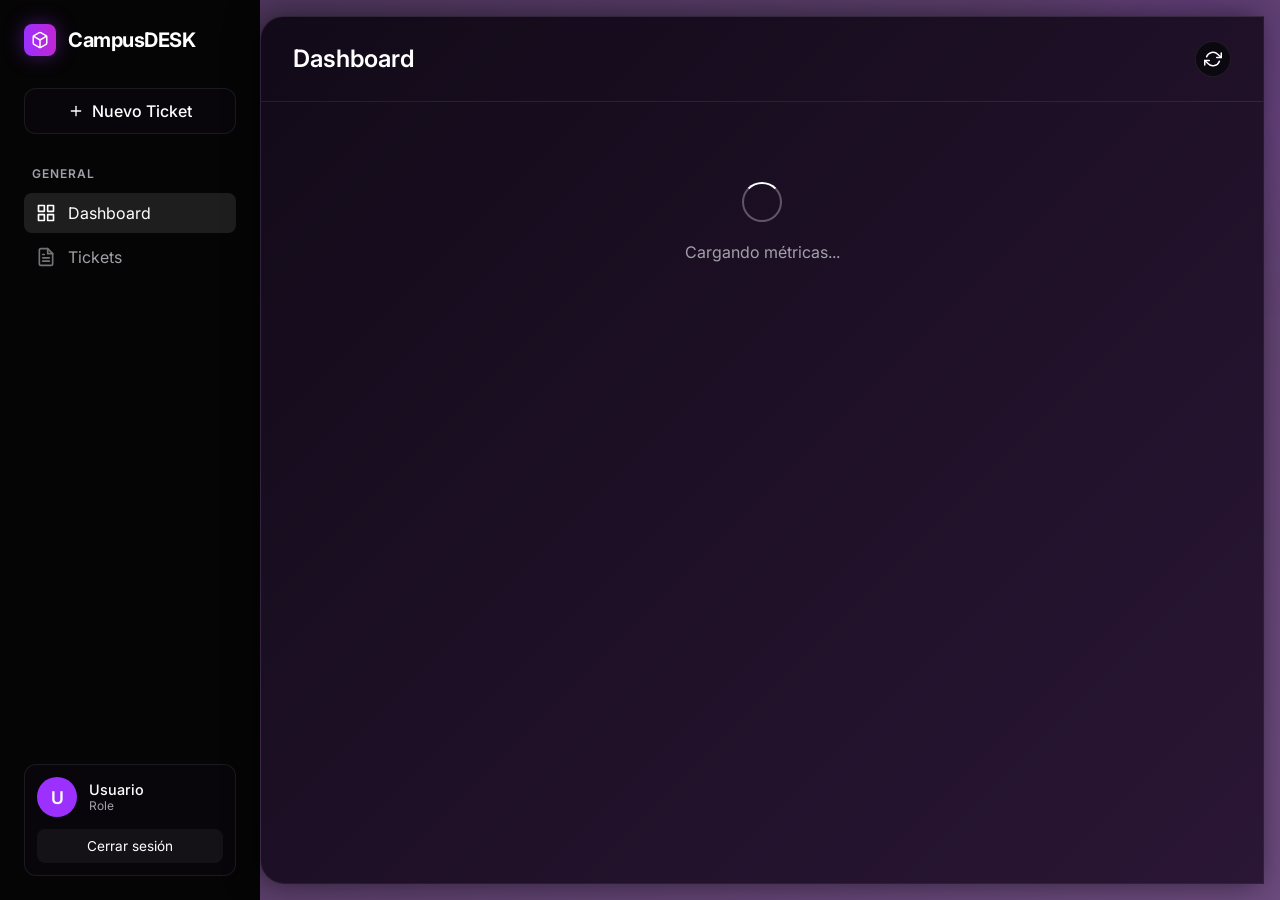
==== Fronted/admin.html @ 6bab31de "feat:fronted" ====
<!DOCTYPE html>
<html lang="es">
<head>
    <meta charset="UTF-8">
    <meta name="viewport" content="width=device-width, initial-scale=1.0">
    <title>CampusDESK - Administración</title>
    <link href="https://fonts.googleapis.com/css2?family=Inter:wght@400;500;600;700&display=swap" rel="stylesheet">
    <link rel="stylesheet" href="css/variables.css">
    <link rel="stylesheet" href="css/base.css">
    <link rel="stylesheet" href="css/components.css">
    <link rel="stylesheet" href="css/pages.css">
</head>
<body>
    <div class="purple-orb orb-1"></div>

    <div class="app-container">
        <!-- Sidebar -->
        <aside class="sidebar" id="sidebar">
            <div class="brand">
                <div class="brand-icon">
                    <svg width="18" height="18" viewBox="0 0 24 24" fill="none" stroke="white" stroke-width="2" stroke-linecap="round" stroke-linejoin="round">
                        <path d="M21 16V8a2 2 0 0 0-1-1.73l-7-4a2 2 0 0 0-2 0l-7 4A2 2 0 0 0 3 8v8a2 2 0 0 0 1 1.73l7 4a2 2 0 0 0 2 0l7-4A2 2 0 0 0 21 16z"></path>
                        <polyline points="3.27 6.96 12 12.01 20.73 6.96"></polyline>
                        <line x1="12" y1="22.08" x2="12" y2="12"></line>
                    </svg>
                </div>
                <div class="brand-text">CampusDESK</div>
            </div>

            <a href="tickets.html?action=new" class="btn-new-ticket">
                <svg width="16" height="16" viewBox="0 0 24 24" fill="none" stroke="currentColor" stroke-width="2" stroke-linecap="round" stroke-linejoin="round"><line x1="12" y1="5" x2="12" y2="19"></line><line x1="5" y1="12" x2="19" y2="12"></line></svg>
                Nuevo Ticket
            </a>

            <div class="nav-section">
                <div class="nav-label">General</div>
                <ul class="nav-menu">
                    <li>
                        <a href="dashboard.html" class="nav-item">
                            <svg viewBox="0 0 24 24" fill="none" stroke="currentColor" stroke-width="2" stroke-linecap="round" stroke-linejoin="round"><rect x="3" y="3" width="7" height="7"></rect><rect x="14" y="3" width="7" height="7"></rect><rect x="14" y="14" width="7" height="7"></rect><rect x="3" y="14" width="7" height="7"></rect></svg>
                            Dashboard
                        </a>
                    </li>
                    <li>
                        <a href="tickets.html" class="nav-item">
                            <svg viewBox="0 0 24 24" fill="none" stroke="currentColor" stroke-width="2" stroke-linecap="round" stroke-linejoin="round"><path d="M14 2H6a2 2 0 0 0-2 2v16a2 2 0 0 0 2 2h12a2 2 0 0 0 2-2V8z"></path><polyline points="14 2 14 8 20 8"></polyline><line x1="16" y1="13" x2="8" y2="13"></line><line x1="16" y1="17" x2="8" y2="17"></line><polyline points="10 9 9 9 8 9"></polyline></svg>
                            Tickets
                        </a>
                    </li>
                </ul>
            </div>

            <div class="nav-section">
                <div class="nav-label">Administración</div>
                <ul class="nav-menu">
                    <li>
                        <a href="admin.html" class="nav-item active">
                            <svg viewBox="0 0 24 24" fill="none" stroke="currentColor" stroke-width="2" stroke-linecap="round" stroke-linejoin="round"><path d="M17 21v-2a4 4 0 0 0-4-4H5a4 4 0 0 0-4 4v2"></path><circle cx="9" cy="7" r="4"></circle><path d="M23 21v-2a4 4 0 0 0-3-3.87"></path><path d="M16 3.13a4 4 0 0 1 0 7.75"></path></svg>
                            Gestión de Personal
                        </a>
                    </li>
                </ul>
            </div>

            <div class="user-card">
                <div class="user-info">
                    <div class="avatar" id="sidebar-user-avatar">U</div>
                    <div class="user-details">
                        <span class="user-name" id="sidebar-user-name">Usuario</span>
                        <span class="user-role" id="sidebar-user-role">Role</span>
                    </div>
                </div>
                <button class="btn-logout" id="btn-logout">Cerrar sesión</button>
            </div>
        </aside>

        <!-- Main Content -->
        <main class="main-content">
            <header class="top-header">
                <div class="header-title">
                    <h2>Directorio de Personal</h2>
                </div>
            </header>

            <div class="content-scroll">
                <div class="glass-card" style="padding: 0;">
                    <div class="tickets-table-container">
                        <table class="tickets-table">
                            <thead>
                                <tr>
                                    <th>ID</th>
                                    <th>Nombre Completo</th>
                                    <th>Correo Electrónico</th>
                                </tr>
                            </thead>
                            <tbody id="users-tbody">
                                <!-- JS injected -->
                            </tbody>
                        </table>
                    </div>
                    
                    <div id="loading-indicator" class="text-center" style="padding: 3rem;">
                        <span class="spinner" style="width: 30px; height: 30px;"></span>
                    </div>

                    <div id="empty-state" class="empty-state hidden">
                        <p class="text-muted">No se encontraron usuarios técnicos.</p>
                    </div>
                </div>
            </div>
        </main>
    </div>

    <script type="module">
        import { API } from './js/api.js';
        import { checkAdminAccess } from './js/auth.js';
        import { showToast, setupModal, escapeHTML } from './js/ui.js';

        // Protected route
        checkAdminAccess();
        setupModal();

        async function loadUsers() {
            const tbody = document.getElementById('users-tbody');
            const loading = document.getElementById('loading-indicator');
            const empty = document.getElementById('empty-state');

            try {
                // Fetching only technicians for now, as that's the only endpoint guaranteed to exist
                // If getAllUsers existed, we could list everyone.
                const techs = await API.getTechnicians();
                
                if (techs.length === 0) {
                    empty.classList.remove('hidden');
                } else {
                    techs.forEach(u => {
                        const tr = document.createElement('tr');
                        tr.innerHTML = `
                            <td style="font-weight: 500;">#${u.id}</td>
                            <td>${escapeHTML(u.firstName)} ${escapeHTML(u.lastName)} <span class="badge" style="background:rgba(139, 92, 246, 0.2); color:#a78bfa; margin-left:8px;">Técnico</span></td>
                            <td>${escapeHTML(u.email)}</td>
                        `;
                        tbody.appendChild(tr);
                    });
                }
            } catch (error) {
                showToast(error.message, 'error');
                empty.classList.remove('hidden');
                empty.innerHTML = `<p class="text-muted" style="color:#ef4444;">${error.message}</p>`;
            } finally {
                loading.classList.add('hidden');
            }
        }

        document.addEventListener('DOMContentLoaded', loadUsers);
    </script>
</body>
</html>
---- Fronted/css/variables.css ----
:root {
  /* Fondo general */
  --bg-page: #4a3358;
  --bg-page-gradient: linear-gradient(135deg, #4a3358 0%, #6b4a7d 100%);
  
  /* Layout */
  --bg-sidebar: #050505;
  --bg-main: linear-gradient(135deg, #120a18 0%, #2a1635 100%);
  --bg-card: rgba(10, 8, 14, 0.85);
  
  /* Acentos y brillos */
  --accent: #9b30ff;
  --accent-hover: #a855f7;
  --accent-gradient: linear-gradient(90deg, #9b30ff 0%, #c026d3 100%);
  --accent-glow: 0 0 20px rgba(155, 48, 255, 0.4);
  
  /* Textos */
  --text-primary: #ffffff;
  --text-secondary: #a1a1aa;
  
  /* Bordes */
  --border: rgba(255, 255, 255, 0.08);
  --border-focus: rgba(155, 48, 255, 0.5);
  
  /* Estados (Tickets) */
  --color-opened: #3b82f6;      /* Azul */
  --color-assigned: #8b5cf6;    /* Violeta */
  --color-in_process: #f59e0b;  /* Ambar */
  --color-resolved: #10b981;    /* Verde */
  --color-closed: #6b7280;      /* Gris */
  
  /* Prioridades */
  --color-low: #10b981;         /* Verde */
  --color-medium: #f59e0b;      /* Ambar */
  --color-high: #f97316;        /* Naranja */
  --color-critic: #ef4444;      /* Rojo */
  
  /* Tipografía */
  --font-family: 'Inter', system-ui, -apple-system, sans-serif;
  --radius-sm: 8px;
  --radius-md: 12px;
  --radius-lg: 24px;
}
---- Fronted/css/base.css ----
* {
  margin: 0;
  padding: 0;
  box-sizing: border-box;
}

body {
  font-family: var(--font-family);
  background: var(--bg-page-gradient);
  color: var(--text-primary);
  min-height: 100vh;
  display: flex;
  overflow-x: hidden;
}

/* Scrollbar styling */
::-webkit-scrollbar {
  width: 8px;
  height: 8px;
}
::-webkit-scrollbar-track {
  background: rgba(0, 0, 0, 0.2); 
}
::-webkit-scrollbar-thumb {
  background: rgba(255, 255, 255, 0.1); 
  border-radius: 4px;
}
::-webkit-scrollbar-thumb:hover {
  background: rgba(255, 255, 255, 0.2); 
}

a {
  color: var(--text-primary);
  text-decoration: none;
  transition: all 0.3s ease;
}

ul {
  list-style: none;
}

button {
  cursor: pointer;
  border: none;
  background: none;
  font-family: inherit;
  color: inherit;
}

input, textarea, select {
  font-family: inherit;
  color: inherit;
}

/* Layout App (Sidebar + Main) */
.app-container {
  display: flex;
  width: 100vw;
  height: 100vh;
  overflow: hidden;
}

/* Main Content Area */
.main-content {
  flex: 1;
  background: var(--bg-main);
  border-radius: var(--radius-lg) 0 0 var(--radius-lg);
  margin-top: 16px;
  margin-bottom: 16px;
  margin-right: 16px;
  border: 1px solid var(--border);
  box-shadow: -5px 0 30px rgba(0, 0, 0, 0.5);
  display: flex;
  flex-direction: column;
  overflow: hidden;
}

.content-scroll {
  flex: 1;
  overflow-y: auto;
  padding: 2rem;
}

/* Header */
.top-header {
  display: flex;
  justify-content: space-between;
  align-items: center;
  padding: 1.5rem 2rem;
  border-bottom: 1px solid var(--border);
}

.header-title h2 {
  font-size: 1.5rem;
  font-weight: 600;
}

.header-actions {
  display: flex;
  gap: 1rem;
}

/* Tipografía */
h1, h2, h3, h4 {
  font-weight: 600;
  line-height: 1.3;
}

.text-muted {
  color: var(--text-secondary);
}

/* Orbe decorativo */
.purple-orb {
  position: fixed;
  width: 400px;
  height: 400px;
  border-radius: 50%;
  background: radial-gradient(circle, rgba(155, 48, 255, 0.15) 0%, rgba(0,0,0,0) 70%);
  filter: blur(40px);
  z-index: -1;
  pointer-events: none;
}

.orb-1 { top: -100px; right: -100px; }
.orb-2 { bottom: -100px; left: -100px; }

/* Responsive */
@media (max-width: 768px) {
  .app-container {
    flex-direction: column;
  }
  .main-content {
    border-radius: var(--radius-lg) var(--radius-lg) 0 0;
    margin: 0;
    margin-top: 60px; /* Space for mobile header */
  }
}
---- Fronted/css/components.css ----
/* Sidebar */
.sidebar {
  width: 260px;
  background: var(--bg-sidebar);
  display: flex;
  flex-direction: column;
  padding: 1.5rem;
  transition: transform 0.3s ease;
}

.brand {
  display: flex;
  align-items: center;
  gap: 12px;
  margin-bottom: 2rem;
}

.brand-icon {
  width: 32px;
  height: 32px;
  background: var(--accent-gradient);
  border-radius: 8px;
  display: flex;
  align-items: center;
  justify-content: center;
  box-shadow: var(--accent-glow);
}

.brand-text {
  font-size: 1.25rem;
  font-weight: 700;
  letter-spacing: -0.5px;
}

.btn-new-ticket {
  display: flex;
  align-items: center;
  justify-content: center;
  gap: 8px;
  width: 100%;
  padding: 12px;
  background: var(--bg-card);
  border: 1px solid var(--border);
  border-radius: var(--radius-md);
  color: var(--text-primary);
  font-weight: 500;
  transition: all 0.2s;
  margin-bottom: 2rem;
}

.btn-new-ticket:hover {
  border-color: rgba(255, 255, 255, 0.2);
  background: rgba(255, 255, 255, 0.05);
}

.nav-section {
  margin-bottom: 2rem;
}

.nav-label {
  font-size: 0.75rem;
  text-transform: uppercase;
  color: var(--text-secondary);
  font-weight: 600;
  letter-spacing: 1px;
  margin-bottom: 0.75rem;
  padding-left: 0.5rem;
}

.nav-menu {
  display: flex;
  flex-direction: column;
  gap: 4px;
}

.nav-item {
  display: flex;
  align-items: center;
  gap: 12px;
  padding: 10px 12px;
  border-radius: var(--radius-sm);
  color: var(--text-secondary);
  transition: all 0.2s;
}

.nav-item:hover {
  background: rgba(255, 255, 255, 0.05);
  color: var(--text-primary);
}

.nav-item.active {
  background: rgba(255, 255, 255, 0.1);
  color: var(--text-primary);
}

.nav-item svg {
  width: 20px;
  height: 20px;
  opacity: 0.7;
}

.nav-item.active svg {
  opacity: 1;
}

/* User Card */
.user-card {
  margin-top: auto;
  background: var(--bg-card);
  border: 1px solid var(--border);
  border-radius: var(--radius-md);
  padding: 12px;
  display: flex;
  flex-direction: column;
  gap: 12px;
}

.user-info {
  display: flex;
  align-items: center;
  gap: 12px;
}

.avatar {
  width: 40px;
  height: 40px;
  border-radius: 50%;
  background: var(--accent);
  display: flex;
  align-items: center;
  justify-content: center;
  font-weight: 600;
  font-size: 1.1rem;
}

.user-details {
  display: flex;
  flex-direction: column;
  overflow: hidden;
}

.user-name {
  font-weight: 500;
  font-size: 0.9rem;
  white-space: nowrap;
  overflow: hidden;
  text-overflow: ellipsis;
}

.user-role {
  font-size: 0.75rem;
  color: var(--text-secondary);
}

.btn-logout {
  width: 100%;
  padding: 8px;
  background: rgba(255, 255, 255, 0.05);
  border: 1px solid transparent;
  border-radius: var(--radius-sm);
  font-size: 0.85rem;
  transition: all 0.2s;
}

.btn-logout:hover {
  background: rgba(239, 68, 68, 0.1);
  color: #ef4444;
  border-color: rgba(239, 68, 68, 0.2);
}

/* Buttons */
.btn {
  display: inline-flex;
  align-items: center;
  justify-content: center;
  gap: 8px;
  padding: 10px 20px;
  border-radius: 20px;
  font-size: 0.9rem;
  font-weight: 500;
  transition: all 0.2s;
}

.btn:disabled {
  opacity: 0.6;
  cursor: not-allowed;
}

.btn-primary {
  background: var(--accent-gradient);
  color: white;
  box-shadow: var(--accent-glow);
}

.btn-primary:hover:not(:disabled) {
  opacity: 0.9;
  transform: translateY(-1px);
}

.btn-secondary {
  background: var(--bg-card);
  border: 1px solid var(--border);
}

.btn-secondary:hover:not(:disabled) {
  background: rgba(255, 255, 255, 0.1);
}

/* Cards */
.glass-card {
  background: var(--bg-card);
  border: 1px solid var(--border);
  border-radius: var(--radius-md);
  padding: 1.5rem;
  backdrop-filter: blur(10px);
}

/* Forms */
.form-group {
  margin-bottom: 1.25rem;
}

.form-label {
  display: block;
  font-size: 0.85rem;
  color: var(--text-secondary);
  margin-bottom: 0.5rem;
}

.form-control {
  width: 100%;
  padding: 12px 16px;
  background: rgba(0, 0, 0, 0.3);
  border: 1px solid var(--border);
  border-radius: var(--radius-sm);
  color: var(--text-primary);
  font-size: 0.95rem;
  transition: all 0.2s;
}

.form-control:focus {
  outline: none;
  border-color: var(--border-focus);
  box-shadow: 0 0 0 2px rgba(155, 48, 255, 0.2);
  background: rgba(0, 0, 0, 0.5);
}

.form-control::placeholder {
  color: rgba(255, 255, 255, 0.3);
}

/* Modal */
.modal-overlay {
  position: fixed;
  top: 0;
  left: 0;
  right: 0;
  bottom: 0;
  background: rgba(0, 0, 0, 0.7);
  backdrop-filter: blur(5px);
  display: flex;
  align-items: center;
  justify-content: center;
  z-index: 1000;
  opacity: 0;
  pointer-events: none;
  transition: opacity 0.3s ease;
}

.modal-overlay.active {
  opacity: 1;
  pointer-events: auto;
}

.modal {
  background: #1a1025;
  border: 1px solid var(--border);
  border-radius: var(--radius-md);
  width: 90%;
  max-width: 500px;
  transform: translateY(20px);
  transition: transform 0.3s ease;
  box-shadow: 0 25px 50px -12px rgba(0, 0, 0, 0.5);
}

.modal-overlay.active .modal {
  transform: translateY(0);
}

.modal-header {
  padding: 1.25rem 1.5rem;
  border-bottom: 1px solid var(--border);
  display: flex;
  justify-content: space-between;
  align-items: center;
}

.modal-title {
  font-size: 1.1rem;
  font-weight: 600;
}

.btn-close {
  opacity: 0.5;
  transition: opacity 0.2s;
}

.btn-close:hover {
  opacity: 1;
}

.modal-body {
  padding: 1.5rem;
}

.modal-footer {
  padding: 1.25rem 1.5rem;
  border-top: 1px solid var(--border);
  display: flex;
  justify-content: flex-end;
  gap: 1rem;
}

/* Toast */
.toast-container {
  position: fixed;
  bottom: 2rem;
  right: 2rem;
  z-index: 9999;
  display: flex;
  flex-direction: column;
  gap: 10px;
}

.toast {
  padding: 12px 20px;
  border-radius: var(--radius-sm);
  background: var(--bg-card);
  border: 1px solid var(--border);
  color: white;
  display: flex;
  align-items: center;
  gap: 12px;
  box-shadow: 0 10px 15px -3px rgba(0, 0, 0, 0.3);
  transform: translateX(120%);
  transition: transform 0.3s cubic-bezier(0.175, 0.885, 0.32, 1.275);
}

.toast.show {
  transform: translateX(0);
}

.toast.success { border-left: 4px solid var(--color-resolved); }
.toast.error { border-left: 4px solid var(--color-critic); }
.toast.info { border-left: 4px solid var(--color-opened); }

/* Badges */
.badge {
  padding: 4px 10px;
  border-radius: 12px;
  font-size: 0.75rem;
  font-weight: 600;
  display: inline-flex;
  align-items: center;
  letter-spacing: 0.5px;
}

.badge-state-OPENED { background: rgba(59, 130, 246, 0.15); color: #60a5fa; border: 1px solid rgba(59, 130, 246, 0.3); }
.badge-state-ASSIGNED { background: rgba(139, 92, 246, 0.15); color: #a78bfa; border: 1px solid rgba(139, 92, 246, 0.3); }
.badge-state-IN_PROCESS { background: rgba(245, 158, 11, 0.15); color: #fbbf24; border: 1px solid rgba(245, 158, 11, 0.3); }
.badge-state-RESOLVED { background: rgba(16, 185, 129, 0.15); color: #34d399; border: 1px solid rgba(16, 185, 129, 0.3); }
.badge-state-CLOSED { background: rgba(107, 114, 128, 0.15); color: #9ca3af; border: 1px solid rgba(107, 114, 128, 0.3); }

.badge-priority-LOW { background: rgba(16, 185, 129, 0.1); color: #34d399; }
.badge-priority-MEDIUM { background: rgba(245, 158, 11, 0.1); color: #fbbf24; }
.badge-priority-HIGH { background: rgba(249, 115, 22, 0.1); color: #fb923c; }
.badge-priority-CRITIC { background: rgba(239, 68, 68, 0.1); color: #f87171; }

/* Spinner */
.spinner {
  width: 20px;
  height: 20px;
  border: 2px solid rgba(255, 255, 255, 0.3);
  border-radius: 50%;
  border-top-color: white;
  animation: spin 0.8s linear infinite;
  display: inline-block;
}

@keyframes spin {
  to { transform: rotate(360deg); }
}

/* Utilities */
.hidden { display: none !important; }
.text-center { text-align: center; }
.mt-1 { margin-top: 0.5rem; }
.mt-2 { margin-top: 1rem; }
.mt-3 { margin-top: 1.5rem; }
.mt-4 { margin-top: 2rem; }
.mb-1 { margin-bottom: 0.5rem; }
.mb-2 { margin-bottom: 1rem; }
.mb-3 { margin-bottom: 1.5rem; }
.mb-4 { margin-bottom: 2rem; }
---- Fronted/css/pages.css ----
/* Pages specific styles */

/* Login / Register Page */
.auth-page {
  display: flex;
  align-items: center;
  justify-content: center;
  min-height: 100vh;
  width: 100vw;
}

.auth-container {
  width: 100%;
  max-width: 420px;
  padding: 2rem;
  z-index: 10;
}

.auth-header {
  text-align: center;
  margin-bottom: 2rem;
}

.auth-header h1 {
  font-size: 2rem;
  margin-bottom: 0.5rem;
}

.auth-tabs {
  display: flex;
  margin-bottom: 2rem;
  background: rgba(0, 0, 0, 0.2);
  border-radius: var(--radius-sm);
  padding: 4px;
}

.auth-tab {
  flex: 1;
  padding: 10px;
  text-align: center;
  border-radius: var(--radius-sm);
  color: var(--text-secondary);
  font-weight: 500;
  transition: all 0.3s;
}

.auth-tab.active {
  background: var(--bg-card);
  color: var(--text-primary);
  box-shadow: 0 4px 6px -1px rgba(0, 0, 0, 0.1);
}

.form-error {
  color: #ef4444;
  font-size: 0.8rem;
  margin-top: 4px;
  display: block;
  min-height: 16px;
}

/* Dashboard */
.stats-grid {
  display: grid;
  grid-template-columns: repeat(auto-fit, minmax(200px, 1fr));
  gap: 1.5rem;
  margin-bottom: 2rem;
}

.stat-card {
  display: flex;
  align-items: center;
  gap: 1rem;
}

.stat-icon {
  width: 48px;
  height: 48px;
  border-radius: 12px;
  display: flex;
  align-items: center;
  justify-content: center;
  background: rgba(255, 255, 255, 0.05);
}

.stat-icon.total { color: #9b30ff; background: rgba(155, 48, 255, 0.1); }
.stat-icon.opened { color: #3b82f6; background: rgba(59, 130, 246, 0.1); }
.stat-icon.in-process { color: #f59e0b; background: rgba(245, 158, 11, 0.1); }
.stat-icon.resolved { color: #10b981; background: rgba(16, 185, 129, 0.1); }

.stat-info h3 {
  font-size: 2rem;
  font-weight: 700;
  margin-bottom: 4px;
}

.stat-info p {
  font-size: 0.85rem;
  color: var(--text-secondary);
}

.chart-container {
  height: 300px;
  width: 100%;
  display: flex;
  align-items: flex-end;
  justify-content: center;
  gap: 2rem;
  padding: 2rem 0;
}

.bar-wrap {
  display: flex;
  flex-direction: column;
  align-items: center;
  gap: 8px;
  height: 100%;
  justify-content: flex-end;
}

.bar {
  width: 40px;
  border-radius: 6px 6px 0 0;
  transition: height 1s ease;
  min-height: 5px;
}

.bar-label {
  font-size: 0.75rem;
  color: var(--text-secondary);
}

/* Tickets List */
.filters-bar {
  display: flex;
  gap: 1rem;
  margin-bottom: 1.5rem;
  background: var(--bg-card);
  padding: 1rem;
  border-radius: var(--radius-md);
  border: 1px solid var(--border);
}

.tickets-table-container {
  overflow-x: auto;
}

.tickets-table {
  width: 100%;
  border-collapse: collapse;
}

.tickets-table th {
  text-align: left;
  padding: 1rem;
  color: var(--text-secondary);
  font-size: 0.85rem;
  font-weight: 500;
  border-bottom: 1px solid var(--border);
}

.tickets-table td {
  padding: 1rem;
  border-bottom: 1px solid rgba(255, 255, 255, 0.03);
  vertical-align: middle;
}

.tickets-table tr {
  transition: background 0.2s;
  cursor: pointer;
}

.tickets-table tr:hover {
  background: rgba(255, 255, 255, 0.03);
}

.empty-state {
  text-align: center;
  padding: 4rem 2rem;
}

.empty-state svg {
  width: 64px;
  height: 64px;
  color: var(--text-secondary);
  margin-bottom: 1rem;
  opacity: 0.5;
}

/* Ticket Detail */
.ticket-header {
  margin-bottom: 2rem;
}

.ticket-meta {
  display: flex;
  gap: 1rem;
  margin-top: 1rem;
}

.detail-grid {
  display: grid;
  grid-template-columns: 2fr 1fr;
  gap: 2rem;
}

.info-group {
  margin-bottom: 1.5rem;
}

.info-label {
  font-size: 0.8rem;
  color: var(--text-secondary);
  margin-bottom: 4px;
}

.info-value {
  font-weight: 500;
}

/* Stepper */
.stepper {
  display: flex;
  justify-content: space-between;
  margin: 2rem 0;
  position: relative;
}

.stepper::before {
  content: '';
  position: absolute;
  top: 15px;
  left: 30px;
  right: 30px;
  height: 2px;
  background: var(--border);
  z-index: 1;
}

.step {
  position: relative;
  z-index: 2;
  display: flex;
  flex-direction: column;
  align-items: center;
  gap: 8px;
  width: 80px;
}

.step-marker {
  width: 32px;
  height: 32px;
  border-radius: 50%;
  background: var(--bg-card);
  border: 2px solid var(--border);
  display: flex;
  align-items: center;
  justify-content: center;
  font-size: 0.8rem;
  color: var(--text-secondary);
  transition: all 0.3s;
}

.step.completed .step-marker {
  background: var(--accent);
  border-color: var(--accent);
  color: white;
}

.step.active .step-marker {
  border-color: var(--accent);
  color: var(--accent);
  box-shadow: 0 0 10px rgba(155, 48, 255, 0.3);
}

.step-label {
  font-size: 0.7rem;
  text-align: center;
  color: var(--text-secondary);
}

.step.active .step-label {
  color: var(--text-primary);
  font-weight: 600;
}

/* Comments */
.comments-section {
  margin-top: 2rem;
  border-top: 1px solid var(--border);
  padding-top: 2rem;
}

.comment-list {
  display: flex;
  flex-direction: column;
  gap: 1.5rem;
  margin-bottom: 1.5rem;
}

.comment {
  display: flex;
  gap: 1rem;
}

.comment-avatar {
  width: 36px;
  height: 36px;
  border-radius: 50%;
  background: rgba(255, 255, 255, 0.1);
  display: flex;
  align-items: center;
  justify-content: center;
  font-size: 0.9rem;
  flex-shrink: 0;
}

.comment-content {
  background: rgba(0, 0, 0, 0.2);
  padding: 1rem;
  border-radius: 0 12px 12px 12px;
  border: 1px solid var(--border);
  flex: 1;
}

.comment-header {
  display: flex;
  justify-content: space-between;
  margin-bottom: 0.5rem;
  font-size: 0.85rem;
}

.comment-author {
  font-weight: 600;
}

.comment-date {
  color: var(--text-secondary);
}

.comment-text {
  font-size: 0.95rem;
  line-height: 1.5;
  white-space: pre-wrap;
}

.comment-form-container {
  display: flex;
  flex-direction: column;
  gap: 1rem;
  align-items: flex-end;
}

/* History Timeline */
.timeline {
  display: flex;
  flex-direction: column;
  gap: 1rem;
  padding-left: 1rem;
  border-left: 2px solid rgba(255, 255, 255, 0.1);
}

.timeline-item {
  position: relative;
  padding-left: 1.5rem;
}

.timeline-item::before {
  content: '';
  position: absolute;
  left: -1.5rem;
  top: 5px;
  width: 10px;
  height: 10px;
  border-radius: 50%;
  background: var(--accent);
  transform: translateX(-50%);
  box-shadow: 0 0 8px var(--accent);
}

.timeline-content {
  font-size: 0.85rem;
}

.timeline-date {
  color: var(--text-secondary);
  font-size: 0.75rem;
  margin-bottom: 4px;
}

/* Acciones Footer en Detalle */
.actions-footer {
  display: flex;
  gap: 1rem;
  padding-top: 1.5rem;
  border-top: 1px solid var(--border);
  margin-top: 2rem;
}

@media (max-width: 768px) {
  .detail-grid {
    grid-template-columns: 1fr;
  }
}
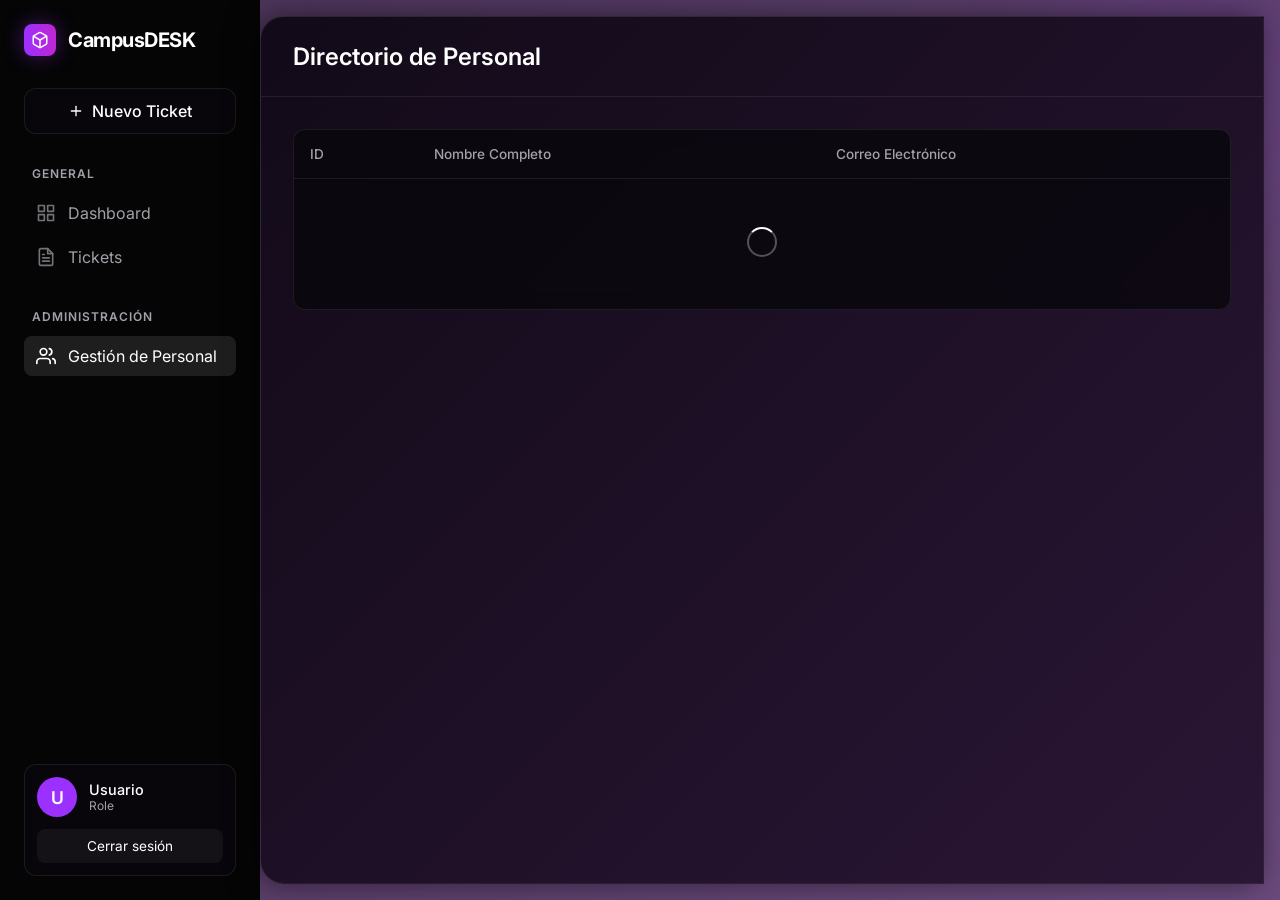
==== commit 735d9265: "feat and fix: modularizate html and js into 2 diferent files and fix mistakes into java" ====
--- a/Fronted/admin.html
+++ b/Fronted/admin.html
@@ -111,48 +111,6 @@
         </main>
     </div>
 
-    <script type="module">
-        import { API } from './js/api.js';
-        import { checkAdminAccess } from './js/auth.js';
-        import { showToast, setupModal, escapeHTML } from './js/ui.js';
-
-        // Protected route
-        checkAdminAccess();
-        setupModal();
-
-        async function loadUsers() {
-            const tbody = document.getElementById('users-tbody');
-            const loading = document.getElementById('loading-indicator');
-            const empty = document.getElementById('empty-state');
-
-            try {
-                // Fetching only technicians for now, as that's the only endpoint guaranteed to exist
-                // If getAllUsers existed, we could list everyone.
-                const techs = await API.getTechnicians();
-                
-                if (techs.length === 0) {
-                    empty.classList.remove('hidden');
-                } else {
-                    techs.forEach(u => {
-                        const tr = document.createElement('tr');
-                        tr.innerHTML = `
-                            <td style="font-weight: 500;">#${u.id}</td>
-                            <td>${escapeHTML(u.firstName)} ${escapeHTML(u.lastName)} <span class="badge" style="background:rgba(139, 92, 246, 0.2); color:#a78bfa; margin-left:8px;">Técnico</span></td>
-                            <td>${escapeHTML(u.email)}</td>
-                        `;
-                        tbody.appendChild(tr);
-                    });
-                }
-            } catch (error) {
-                showToast(error.message, 'error');
-                empty.classList.remove('hidden');
-                empty.innerHTML = `<p class="text-muted" style="color:#ef4444;">${error.message}</p>`;
-            } finally {
-                loading.classList.add('hidden');
-            }
-        }
-
-        document.addEventListener('DOMContentLoaded', loadUsers);
-    </script>
+    <script type="module" src="js/admin.js"></script>
 </body>
 </html>
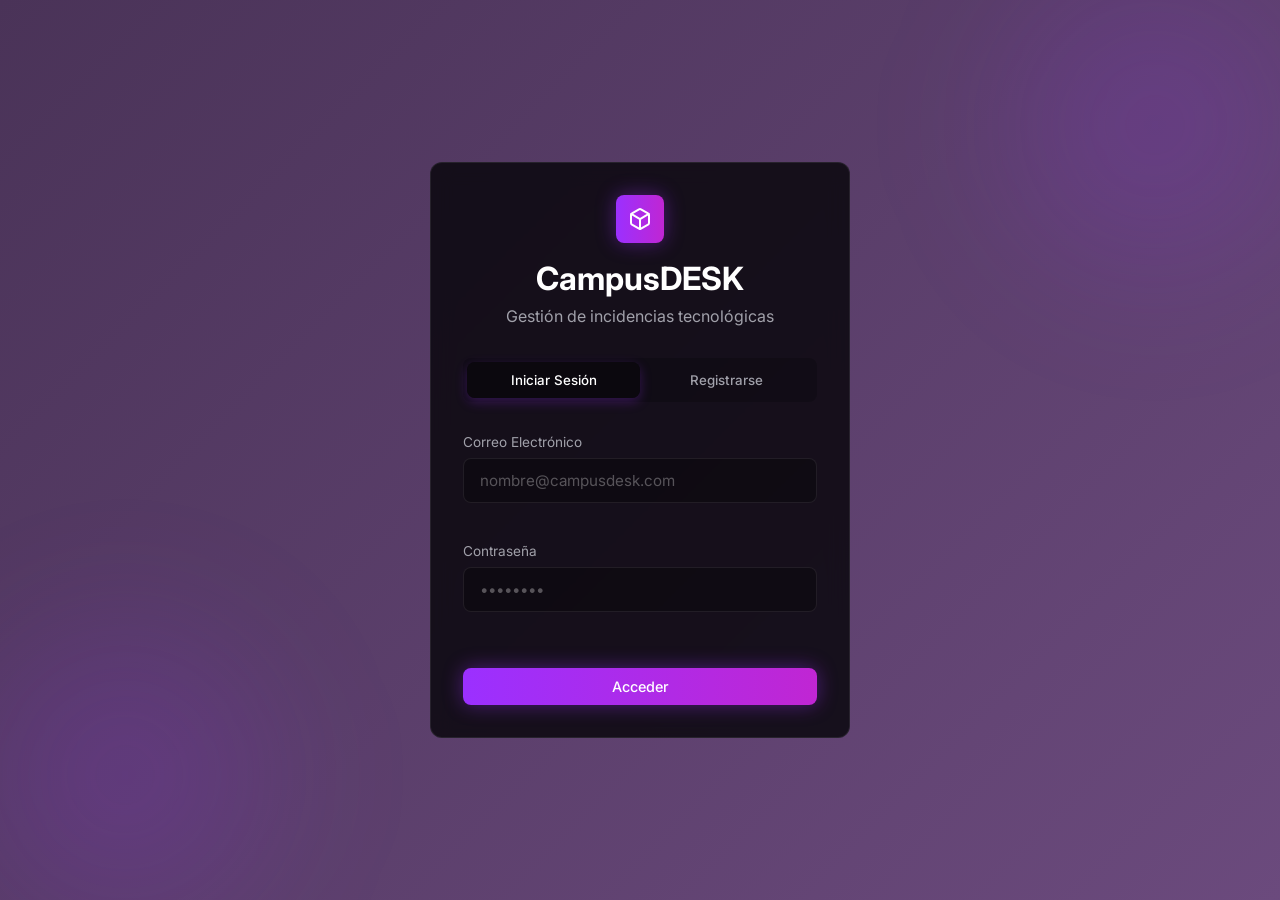
==== commit 1baf2888: "fix: fix mistakes on backend and frontend" ====
--- a/Fronted/admin.html
+++ b/Fronted/admin.html
@@ -43,7 +43,7 @@
                     </li>
                     <li>
                         <a href="tickets.html" class="nav-item">
-                            <svg viewBox="0 0 24 24" fill="none" stroke="currentColor" stroke-width="2" stroke-linecap="round" stroke-linejoin="round"><path d="M14 2H6a2 2 0 0 0-2 2v16a2 2 0 0 0 2 2h12a2 2 0 0 0 2-2V8z"></path><polyline points="14 2 14 8 20 8"></polyline><line x1="16" y1="13" x2="8" y2="13"></line><line x1="16" y1="17" x2="8" y2="17"></line><polyline points="10 9 9 9 8 9"></polyline></svg>
+                            <svg viewBox="0 0 24 24" fill="none" stroke="currentColor" stroke-width="2" stroke-linecap="round" stroke-linejoin="round"><path d="M14 2H6a2 2 0 0 0-2 2v16a2 2 0 0 0 2 2h12a2 2 0 0 0 2-2V8z"></path><polyline points="14 2 14 8 20 8\"></polyline><line x1="16" y1="13" x2="8" y2="13"></line><line x1="16" y1="17" x2="8" y2="17"></line><polyline points="10 9 9 9 8 9"></polyline></svg>
                             Tickets
                         </a>
                     </li>
@@ -91,6 +91,7 @@
                                     <th>ID</th>
                                     <th>Nombre Completo</th>
                                     <th>Correo Electrónico</th>
+                                    <th style="text-align: right; padding-right: 1.5rem;">Acciones</th>
                                 </tr>
                             </thead>
                             <tbody id="users-tbody">
@@ -104,13 +105,61 @@
                     </div>
 
                     <div id="empty-state" class="empty-state hidden">
-                        <p class="text-muted">No se encontraron usuarios técnicos.</p>
+                        <p class="text-muted">No se encontraron usuarios registrados.</p>
                     </div>
                 </div>
             </div>
         </main>
     </div>
 
+    <!-- Modal Gestión de Roles -->
+    <div class="modal-overlay" id="modal-roles">
+        <div class="modal" style="max-width: 480px;">
+            <div class="modal-header">
+                <h3 class="modal-title">Gestionar Roles de Usuario</h3>
+                <button class="btn-close" id="btn-close-roles">&times;</button>
+            </div>
+            <div class="modal-body">
+                <div style="margin-bottom: 1.25rem;">
+                    <p style="font-weight: 600; font-size: 1.05rem;" id="modal-user-name">-</p>
+                    <p class="text-muted" style="font-size: 0.85rem;" id="modal-user-email">-</p>
+                </div>
+                
+                <label class="form-label mb-2">Roles Asignados en PostgreSQL:</label>
+                <div class="roles-checklist" style="display: flex; flex-direction: column; gap: 10px; margin-bottom: 1.25rem;">
+                    <label class="role-option-card">
+                        <input type="checkbox" id="role-chk-user" value="USER">
+                        <div class="role-option-info">
+                            <div class="role-title">USER <span class="badge" style="background: rgba(59, 130, 246, 0.15); color: #60a5fa; margin-left: 6px;">Solicitante</span></div>
+                            <small class="text-muted">Crear y dar seguimiento a sus solicitudes de soporte</small>
+                        </div>
+                    </label>
+                    
+                    <label class="role-option-card">
+                        <input type="checkbox" id="role-chk-tech" value="TECHNICIAN">
+                        <div class="role-option-info">
+                            <div class="role-title" style="color: #a78bfa;">TECHNICIAN <span class="badge" style="background: rgba(139, 92, 246, 0.15); color: #a78bfa; margin-left: 6px;">Técnico</span></div>
+                            <small class="text-muted">Atender tickets asignados, avanzar estados y comentar</small>
+                        </div>
+                    </label>
+                    
+                    <label class="role-option-card">
+                        <input type="checkbox" id="role-chk-admin" value="ADMIN">
+                        <div class="role-option-info">
+                            <div class="role-title" style="color: #f43f5e;">ADMIN <span class="badge" style="background: rgba(244, 63, 94, 0.15); color: #f43f5e; margin-left: 6px;">Administrador</span></div>
+                            <small class="text-muted">Control total: asignar técnicos, gestionar personal y métricas</small>
+                        </div>
+                    </label>
+                </div>
+                <div id="roles-error-msg" class="text-danger hidden" style="font-size: 0.85rem; color: #f87171; margin-bottom: 0.5rem;"></div>
+            </div>
+            <div class="modal-footer">
+                <button type="button" class="btn btn-secondary" id="btn-cancel-roles">Cancelar</button>
+                <button type="button" class="btn btn-primary" id="btn-save-roles">Guardar Cambios</button>
+            </div>
+        </div>
+    </div>
+
     <script type="module" src="js/admin.js"></script>
 </body>
 </html>
--- a/Fronted/css/base.css
+++ b/Fronted/css/base.css
@@ -93,16 +93,6 @@
 .header-title h2 {
   font-size: 1.5rem;
   font-weight: 600;
-}
-
-.header-actions {
-  display: flex;
-  gap: 1rem;
-}
-
-/* Tipografía */
-h1, h2, h3, h4 {
-  font-weight: 600;
   line-height: 1.3;
 }
 
@@ -110,20 +100,33 @@
   color: var(--text-secondary);
 }
 
-/* Orbe decorativo */
+/* Orbe decorativo con animación flotante */
+@keyframes orbFloat {
+  0%, 100% { transform: translate(0, 0) scale(1); }
+  50% { transform: translate(-25px, 25px) scale(1.1); }
+}
+
 .purple-orb {
   position: fixed;
-  width: 400px;
-  height: 400px;
+  width: 450px;
+  height: 450px;
   border-radius: 50%;
-  background: radial-gradient(circle, rgba(155, 48, 255, 0.15) 0%, rgba(0,0,0,0) 70%);
-  filter: blur(40px);
+  background: radial-gradient(circle, rgba(155, 48, 255, 0.18) 0%, rgba(0,0,0,0) 70%);
+  filter: blur(50px);
   z-index: -1;
   pointer-events: none;
 }
 
-.orb-1 { top: -100px; right: -100px; }
-.orb-2 { bottom: -100px; left: -100px; }
+.orb-1 { 
+  top: -100px; 
+  right: -100px;
+  animation: orbFloat 14s ease-in-out infinite alternate;
+}
+.orb-2 { 
+  bottom: -100px; 
+  left: -100px;
+  animation: orbFloat 18s ease-in-out infinite alternate-reverse;
+}
 
 /* Responsive */
 @media (max-width: 768px) {
--- a/Fronted/css/components.css
+++ b/Fronted/css/components.css
@@ -24,6 +24,11 @@
   align-items: center;
   justify-content: center;
   box-shadow: var(--accent-glow);
+  transition: transform 0.3s ease;
+}
+
+.brand-icon:hover {
+  transform: rotate(10deg) scale(1.05);
 }
 
 .brand-text {
@@ -44,13 +49,15 @@
   border-radius: var(--radius-md);
   color: var(--text-primary);
   font-weight: 500;
-  transition: all 0.2s;
+  transition: all 0.25s cubic-bezier(0.4, 0, 0.2, 1);
   margin-bottom: 2rem;
 }
 
 .btn-new-ticket:hover {
-  border-color: rgba(255, 255, 255, 0.2);
-  background: rgba(255, 255, 255, 0.05);
+  border-color: rgba(168, 85, 247, 0.5);
+  background: rgba(155, 48, 255, 0.1);
+  transform: translateY(-2px);
+  box-shadow: 0 4px 15px rgba(155, 48, 255, 0.2);
 }
 
 .nav-section {
@@ -62,9 +69,9 @@
   text-transform: uppercase;
   color: var(--text-secondary);
   font-weight: 600;
-  letter-spacing: 1px;
+  letter-spacing: 0.5px;
   margin-bottom: 0.75rem;
-  padding-left: 0.5rem;
+  padding-left: 12px;
 }
 
 .nav-menu {
@@ -80,36 +87,31 @@
   padding: 10px 12px;
   border-radius: var(--radius-sm);
   color: var(--text-secondary);
-  transition: all 0.2s;
+  font-weight: 500;
+  transition: all 0.2s cubic-bezier(0.4, 0, 0.2, 1);
+}
+
+.nav-item svg {
+  width: 18px;
+  height: 18px;
 }
 
 .nav-item:hover {
+  color: var(--text-primary);
   background: rgba(255, 255, 255, 0.05);
+  transform: translateX(4px);
+}
+
+.nav-item.active {
   color: var(--text-primary);
-}
-
-.nav-item.active {
   background: rgba(255, 255, 255, 0.1);
-  color: var(--text-primary);
-}
-
-.nav-item svg {
-  width: 20px;
-  height: 20px;
-  opacity: 0.7;
-}
-
-.nav-item.active svg {
-  opacity: 1;
-}
-
-/* User Card */
+  box-shadow: inset 3px 0 0 var(--accent-primary);
+}
+
 .user-card {
   margin-top: auto;
-  background: var(--bg-card);
-  border: 1px solid var(--border);
-  border-radius: var(--radius-md);
-  padding: 12px;
+  padding-top: 1.5rem;
+  border-top: 1px solid var(--border);
   display: flex;
   flex-direction: column;
   gap: 12px;
@@ -122,29 +124,25 @@
 }
 
 .avatar {
-  width: 40px;
-  height: 40px;
+  width: 36px;
+  height: 36px;
   border-radius: 50%;
-  background: var(--accent);
+  background: var(--accent-primary);
   display: flex;
   align-items: center;
   justify-content: center;
   font-weight: 600;
-  font-size: 1.1rem;
+  box-shadow: 0 2px 8px rgba(155, 48, 255, 0.4);
 }
 
 .user-details {
   display: flex;
   flex-direction: column;
-  overflow: hidden;
 }
 
 .user-name {
-  font-weight: 500;
   font-size: 0.9rem;
-  white-space: nowrap;
-  overflow: hidden;
-  text-overflow: ellipsis;
+  font-weight: 600;
 }
 
 .user-role {
@@ -155,9 +153,9 @@
 .btn-logout {
   width: 100%;
   padding: 8px;
-  background: rgba(255, 255, 255, 0.05);
-  border: 1px solid transparent;
+  border: 1px solid var(--border);
   border-radius: var(--radius-sm);
+  color: var(--text-secondary);
   font-size: 0.85rem;
   transition: all 0.2s;
 }
@@ -168,21 +166,58 @@
   border-color: rgba(239, 68, 68, 0.2);
 }
 
+/* Table */
+.tickets-table-container {
+  width: 100%;
+  overflow-x: auto;
+}
+
+.tickets-table {
+  width: 100%;
+  border-collapse: collapse;
+  text-align: left;
+}
+
+.tickets-table th {
+  padding: 16px 20px;
+  color: var(--text-secondary);
+  font-weight: 600;
+  font-size: 0.85rem;
+  border-bottom: 1px solid var(--border);
+}
+
+.tickets-table td {
+  padding: 16px 20px;
+  border-bottom: 1px solid var(--border);
+  font-size: 0.9rem;
+}
+
+.tickets-table tbody tr {
+  cursor: pointer;
+  transition: all 0.2s cubic-bezier(0.4, 0, 0.2, 1);
+}
+
+.tickets-table tbody tr:hover {
+  background: rgba(255, 255, 255, 0.04);
+  transform: translateX(4px);
+  box-shadow: inset 3px 0 0 var(--accent-primary);
+}
+
 /* Buttons */
 .btn {
   display: inline-flex;
   align-items: center;
   justify-content: center;
-  gap: 8px;
-  padding: 10px 20px;
-  border-radius: 20px;
+  padding: 10px 18px;
+  border-radius: var(--radius-sm);
   font-size: 0.9rem;
   font-weight: 500;
-  transition: all 0.2s;
+  transition: all 0.2s cubic-bezier(0.4, 0, 0.2, 1);
+  gap: 8px;
 }
 
 .btn:disabled {
-  opacity: 0.6;
+  opacity: 0.5;
   cursor: not-allowed;
 }
 
@@ -193,8 +228,13 @@
 }
 
 .btn-primary:hover:not(:disabled) {
-  opacity: 0.9;
-  transform: translateY(-1px);
+  opacity: 1;
+  transform: translateY(-2px);
+  box-shadow: 0 8px 25px rgba(155, 48, 255, 0.45);
+}
+
+.btn-primary:active:not(:disabled) {
+  transform: translateY(0);
 }
 
 .btn-secondary {
@@ -203,7 +243,9 @@
 }
 
 .btn-secondary:hover:not(:disabled) {
-  background: rgba(255, 255, 255, 0.1);
+  background: rgba(255, 255, 255, 0.12);
+  border-color: rgba(255, 255, 255, 0.3);
+  transform: translateY(-1px);
 }
 
 /* Cards */
@@ -213,6 +255,12 @@
   border-radius: var(--radius-md);
   padding: 1.5rem;
   backdrop-filter: blur(10px);
+  transition: transform 0.25s ease, box-shadow 0.25s ease, border-color 0.25s ease;
+  animation: fadeIn 0.4s ease-out;
+}
+
+.glass-card:hover {
+  border-color: rgba(168, 85, 247, 0.3);
 }
 
 /* Forms */
@@ -235,13 +283,13 @@
   border-radius: var(--radius-sm);
   color: var(--text-primary);
   font-size: 0.95rem;
-  transition: all 0.2s;
+  transition: all 0.2s cubic-bezier(0.4, 0, 0.2, 1);
 }
 
 .form-control:focus {
   outline: none;
   border-color: var(--border-focus);
-  box-shadow: 0 0 0 2px rgba(155, 48, 255, 0.2);
+  box-shadow: 0 0 0 3px rgba(155, 48, 255, 0.25);
   background: rgba(0, 0, 0, 0.5);
 }
 
@@ -249,7 +297,7 @@
   color: rgba(255, 255, 255, 0.3);
 }
 
-/* Modal */
+/* Modal con apertura elástica */
 .modal-overlay {
   position: fixed;
   top: 0;
@@ -257,14 +305,14 @@
   right: 0;
   bottom: 0;
   background: rgba(0, 0, 0, 0.7);
-  backdrop-filter: blur(5px);
+  backdrop-filter: blur(6px);
   display: flex;
   align-items: center;
   justify-content: center;
   z-index: 1000;
   opacity: 0;
   pointer-events: none;
-  transition: opacity 0.3s ease;
+  transition: opacity 0.3s cubic-bezier(0.4, 0, 0.2, 1);
 }
 
 .modal-overlay.active {
@@ -278,13 +326,15 @@
   border-radius: var(--radius-md);
   width: 90%;
   max-width: 500px;
-  transform: translateY(20px);
-  transition: transform 0.3s ease;
-  box-shadow: 0 25px 50px -12px rgba(0, 0, 0, 0.5);
+  transform: scale(0.92) translateY(20px);
+  opacity: 0;
+  transition: all 0.3s cubic-bezier(0.34, 1.56, 0.64, 1);
+  box-shadow: 0 25px 50px -12px rgba(0, 0, 0, 0.6);
 }
 
 .modal-overlay.active .modal {
-  transform: translateY(0);
+  transform: scale(1) translateY(0);
+  opacity: 1;
 }
 
 .modal-header {
@@ -302,11 +352,13 @@
 
 .btn-close {
   opacity: 0.5;
-  transition: opacity 0.2s;
+  transition: all 0.2s;
+  font-size: 1.25rem;
 }
 
 .btn-close:hover {
   opacity: 1;
+  transform: scale(1.1);
 }
 
 .modal-body {
@@ -341,9 +393,9 @@
   display: flex;
   align-items: center;
   gap: 12px;
-  box-shadow: 0 10px 15px -3px rgba(0, 0, 0, 0.3);
+  box-shadow: 0 10px 25px -3px rgba(0, 0, 0, 0.4);
   transform: translateX(120%);
-  transition: transform 0.3s cubic-bezier(0.175, 0.885, 0.32, 1.275);
+  transition: transform 0.35s cubic-bezier(0.175, 0.885, 0.32, 1.275);
 }
 
 .toast.show {
@@ -363,6 +415,11 @@
   display: inline-flex;
   align-items: center;
   letter-spacing: 0.5px;
+  transition: all 0.2s cubic-bezier(0.4, 0, 0.2, 1);
+}
+
+.badge:hover {
+  transform: scale(1.06);
 }
 
 .badge-state-OPENED { background: rgba(59, 130, 246, 0.15); color: #60a5fa; border: 1px solid rgba(59, 130, 246, 0.3); }
@@ -375,6 +432,44 @@
 .badge-priority-MEDIUM { background: rgba(245, 158, 11, 0.1); color: #fbbf24; }
 .badge-priority-HIGH { background: rgba(249, 115, 22, 0.1); color: #fb923c; }
 .badge-priority-CRITIC { background: rgba(239, 68, 68, 0.1); color: #f87171; }
+
+/* Interactive Role Option Cards */
+.role-option-card {
+  display: flex;
+  align-items: center;
+  gap: 12px;
+  padding: 12px 16px;
+  background: rgba(255, 255, 255, 0.03);
+  border: 1px solid var(--border);
+  border-radius: var(--radius-sm);
+  cursor: pointer;
+  transition: all 0.25s cubic-bezier(0.4, 0, 0.2, 1);
+}
+
+.role-option-card:hover {
+  background: rgba(255, 255, 255, 0.08);
+  border-color: rgba(168, 85, 247, 0.45);
+  transform: translateX(4px);
+  box-shadow: 0 4px 15px rgba(155, 48, 255, 0.15);
+}
+
+.role-option-card input[type="checkbox"] {
+  accent-color: var(--accent-primary);
+  width: 18px;
+  height: 18px;
+  cursor: pointer;
+}
+
+.role-option-info {
+  flex: 1;
+}
+
+.role-title {
+  font-weight: 600;
+  font-size: 0.95rem;
+  display: flex;
+  align-items: center;
+}
 
 /* Spinner */
 .spinner {
@@ -389,6 +484,11 @@
 
 @keyframes spin {
   to { transform: rotate(360deg); }
+}
+
+@keyframes fadeIn {
+  from { opacity: 0; transform: translateY(8px); }
+  to { opacity: 1; transform: translateY(0); }
 }
 
 /* Utilities */
--- a/Fronted/css/pages.css
+++ b/Fronted/css/pages.css
@@ -14,6 +14,12 @@
   max-width: 420px;
   padding: 2rem;
   z-index: 10;
+  animation: authEntrance 0.5s cubic-bezier(0.34, 1.56, 0.64, 1);
+}
+
+@keyframes authEntrance {
+  from { opacity: 0; transform: scale(0.94) translateY(24px); }
+  to { opacity: 1; transform: scale(1) translateY(0); }
 }
 
 .auth-header {
@@ -41,13 +47,13 @@
   border-radius: var(--radius-sm);
   color: var(--text-secondary);
   font-weight: 500;
-  transition: all 0.3s;
+  transition: all 0.3s cubic-bezier(0.4, 0, 0.2, 1);
 }
 
 .auth-tab.active {
   background: var(--bg-card);
   color: var(--text-primary);
-  box-shadow: 0 4px 6px -1px rgba(0, 0, 0, 0.1);
+  box-shadow: 0 4px 12px rgba(155, 48, 255, 0.25);
 }
 
 .form-error {
@@ -70,6 +76,13 @@
   display: flex;
   align-items: center;
   gap: 1rem;
+  transition: all 0.25s cubic-bezier(0.4, 0, 0.2, 1);
+}
+
+.stat-card:hover {
+  transform: translateY(-4px);
+  border-color: rgba(168, 85, 247, 0.45);
+  box-shadow: 0 10px 25px rgba(0, 0, 0, 0.35);
 }
 
 .stat-icon {
@@ -80,6 +93,11 @@
   align-items: center;
   justify-content: center;
   background: rgba(255, 255, 255, 0.05);
+  transition: transform 0.3s ease;
+}
+
+.stat-card:hover .stat-icon {
+  transform: scale(1.1) rotate(5deg);
 }
 
 .stat-icon.total { color: #9b30ff; background: rgba(155, 48, 255, 0.1); }
@@ -120,8 +138,14 @@
 .bar {
   width: 40px;
   border-radius: 6px 6px 0 0;
-  transition: height 1s ease;
+  transition: height 0.6s cubic-bezier(0.34, 1.56, 0.64, 1), transform 0.2s ease, filter 0.2s ease;
   min-height: 5px;
+}
+
+.bar:hover {
+  filter: brightness(1.25);
+  transform: scaleX(1.1);
+  box-shadow: 0 0 15px rgba(155, 48, 255, 0.4);
 }
 
 .bar-label {
@@ -138,117 +162,175 @@
   padding: 1rem;
   border-radius: var(--radius-md);
   border: 1px solid var(--border);
-}
-
-.tickets-table-container {
-  overflow-x: auto;
-}
-
-.tickets-table {
-  width: 100%;
-  border-collapse: collapse;
-}
-
-.tickets-table th {
-  text-align: left;
-  padding: 1rem;
-  color: var(--text-secondary);
-  font-size: 0.85rem;
-  font-weight: 500;
-  border-bottom: 1px solid var(--border);
-}
-
-.tickets-table td {
-  padding: 1rem;
-  border-bottom: 1px solid rgba(255, 255, 255, 0.03);
-  vertical-align: middle;
-}
-
-.tickets-table tr {
-  transition: background 0.2s;
-  cursor: pointer;
-}
-
-.tickets-table tr:hover {
-  background: rgba(255, 255, 255, 0.03);
-}
-
-.empty-state {
-  text-align: center;
-  padding: 4rem 2rem;
-}
-
-.empty-state svg {
-  width: 64px;
-  height: 64px;
-  color: var(--text-secondary);
-  margin-bottom: 1rem;
-  opacity: 0.5;
+  flex-wrap: wrap;
+}
+
+.filter-select {
+  padding: 8px 12px;
+  background: rgba(0, 0, 0, 0.3);
+  border: 1px solid var(--border);
+  border-radius: var(--radius-sm);
+  color: var(--text-primary);
+  font-size: 0.9rem;
+  outline: none;
+  transition: all 0.2s ease;
+}
+
+.filter-select:focus {
+  border-color: var(--border-focus);
+  box-shadow: 0 0 0 2px rgba(155, 48, 255, 0.2);
 }
 
 /* Ticket Detail */
-.ticket-header {
-  margin-bottom: 2rem;
-}
-
-.ticket-meta {
-  display: flex;
-  gap: 1rem;
-  margin-top: 1rem;
-}
-
-.detail-grid {
+.ticket-detail-grid {
   display: grid;
   grid-template-columns: 2fr 1fr;
   gap: 2rem;
 }
 
-.info-group {
+@media (max-width: 900px) {
+  .ticket-detail-grid {
+    grid-template-columns: 1fr;
+  }
+}
+
+.timeline {
+  display: flex;
+  flex-direction: column;
+  gap: 1.5rem;
+  position: relative;
+  padding-left: 20px;
+}
+
+.timeline::before {
+  content: '';
+  position: absolute;
+  left: 4px;
+  top: 5px;
+  bottom: 5px;
+  width: 2px;
+  background: var(--border);
+}
+
+.timeline-item {
+  position: relative;
+}
+
+.timeline-item::before {
+  content: '';
+  position: absolute;
+  left: -20px;
+  top: 4px;
+  width: 10px;
+  height: 10px;
+  border-radius: 50%;
+  background: var(--accent-primary);
+  border: 2px solid var(--bg-main);
+  box-shadow: 0 0 8px rgba(155, 48, 255, 0.6);
+}
+
+.timeline-date {
+  font-size: 0.75rem;
+  color: var(--text-secondary);
+  margin-bottom: 4px;
+}
+
+.timeline-content {
+  font-size: 0.9rem;
+}
+
+/* Comments */
+.comments-list {
+  display: flex;
+  flex-direction: column;
+  gap: 1rem;
   margin-bottom: 1.5rem;
 }
 
-.info-label {
+.comment {
+  display: flex;
+  gap: 12px;
+  padding: 1rem;
+  background: rgba(0, 0, 0, 0.2);
+  border-radius: var(--radius-sm);
+  border: 1px solid var(--border);
+  transition: all 0.2s ease;
+}
+
+.comment:hover {
+  border-color: rgba(168, 85, 247, 0.3);
+  background: rgba(0, 0, 0, 0.28);
+}
+
+.comment-avatar {
+  width: 32px;
+  height: 32px;
+  border-radius: 50%;
+  background: rgba(255, 255, 255, 0.1);
+  display: flex;
+  align-items: center;
+  justify-content: center;
   font-size: 0.8rem;
-  color: var(--text-secondary);
+  font-weight: 600;
+  flex-shrink: 0;
+}
+
+.comment-content {
+  flex: 1;
+}
+
+.comment-header {
+  display: flex;
+  justify-content: space-between;
   margin-bottom: 4px;
 }
 
-.info-value {
-  font-weight: 500;
+.comment-author {
+  font-size: 0.85rem;
+  font-weight: 600;
+}
+
+.comment-date {
+  font-size: 0.75rem;
+  color: var(--text-secondary);
+}
+
+.comment-text {
+  font-size: 0.9rem;
+  color: rgba(255, 255, 255, 0.9);
+  line-height: 1.4;
 }
 
 /* Stepper */
 .stepper {
   display: flex;
   justify-content: space-between;
-  margin: 2rem 0;
+  margin-bottom: 2rem;
   position: relative;
 }
 
 .stepper::before {
   content: '';
   position: absolute;
-  top: 15px;
-  left: 30px;
-  right: 30px;
+  top: 14px;
+  left: 20px;
+  right: 20px;
   height: 2px;
   background: var(--border);
   z-index: 1;
 }
 
 .step {
-  position: relative;
+  display: flex;
+  flex-direction: column;
+  align-items: center;
+  gap: 8px;
   z-index: 2;
-  display: flex;
-  flex-direction: column;
-  align-items: center;
-  gap: 8px;
-  width: 80px;
-}
-
-.step-marker {
-  width: 32px;
-  height: 32px;
+}
+
+.step-circle {
+  width: 30px;
+  height: 30px;
   border-radius: 50%;
   background: var(--bg-card);
   border: 2px solid var(--border);
@@ -256,148 +338,32 @@
   align-items: center;
   justify-content: center;
   font-size: 0.8rem;
-  color: var(--text-secondary);
-  transition: all 0.3s;
-}
-
-.step.completed .step-marker {
-  background: var(--accent);
-  border-color: var(--accent);
+  font-weight: 600;
+  color: var(--text-secondary);
+  transition: all 0.3s cubic-bezier(0.4, 0, 0.2, 1);
+}
+
+.step.active .step-circle {
+  border-color: var(--accent-primary);
+  background: var(--accent-primary);
   color: white;
-}
-
-.step.active .step-marker {
-  border-color: var(--accent);
-  color: var(--accent);
-  box-shadow: 0 0 10px rgba(155, 48, 255, 0.3);
+  box-shadow: var(--accent-glow);
+  transform: scale(1.15);
+}
+
+.step.completed .step-circle {
+  border-color: var(--color-resolved);
+  background: var(--color-resolved);
+  color: white;
 }
 
 .step-label {
-  font-size: 0.7rem;
-  text-align: center;
-  color: var(--text-secondary);
+  font-size: 0.75rem;
+  color: var(--text-secondary);
+  font-weight: 500;
 }
 
 .step.active .step-label {
   color: var(--text-primary);
   font-weight: 600;
 }
-
-/* Comments */
-.comments-section {
-  margin-top: 2rem;
-  border-top: 1px solid var(--border);
-  padding-top: 2rem;
-}
-
-.comment-list {
-  display: flex;
-  flex-direction: column;
-  gap: 1.5rem;
-  margin-bottom: 1.5rem;
-}
-
-.comment {
-  display: flex;
-  gap: 1rem;
-}
-
-.comment-avatar {
-  width: 36px;
-  height: 36px;
-  border-radius: 50%;
-  background: rgba(255, 255, 255, 0.1);
-  display: flex;
-  align-items: center;
-  justify-content: center;
-  font-size: 0.9rem;
-  flex-shrink: 0;
-}
-
-.comment-content {
-  background: rgba(0, 0, 0, 0.2);
-  padding: 1rem;
-  border-radius: 0 12px 12px 12px;
-  border: 1px solid var(--border);
-  flex: 1;
-}
-
-.comment-header {
-  display: flex;
-  justify-content: space-between;
-  margin-bottom: 0.5rem;
-  font-size: 0.85rem;
-}
-
-.comment-author {
-  font-weight: 600;
-}
-
-.comment-date {
-  color: var(--text-secondary);
-}
-
-.comment-text {
-  font-size: 0.95rem;
-  line-height: 1.5;
-  white-space: pre-wrap;
-}
-
-.comment-form-container {
-  display: flex;
-  flex-direction: column;
-  gap: 1rem;
-  align-items: flex-end;
-}
-
-/* History Timeline */
-.timeline {
-  display: flex;
-  flex-direction: column;
-  gap: 1rem;
-  padding-left: 1rem;
-  border-left: 2px solid rgba(255, 255, 255, 0.1);
-}
-
-.timeline-item {
-  position: relative;
-  padding-left: 1.5rem;
-}
-
-.timeline-item::before {
-  content: '';
-  position: absolute;
-  left: -1.5rem;
-  top: 5px;
-  width: 10px;
-  height: 10px;
-  border-radius: 50%;
-  background: var(--accent);
-  transform: translateX(-50%);
-  box-shadow: 0 0 8px var(--accent);
-}
-
-.timeline-content {
-  font-size: 0.85rem;
-}
-
-.timeline-date {
-  color: var(--text-secondary);
-  font-size: 0.75rem;
-  margin-bottom: 4px;
-}
-
-/* Acciones Footer en Detalle */
-.actions-footer {
-  display: flex;
-  gap: 1rem;
-  padding-top: 1.5rem;
-  border-top: 1px solid var(--border);
-  margin-top: 2rem;
-}
-
-@media (max-width: 768px) {
-  .detail-grid {
-    grid-template-columns: 1fr;
-  }
-}
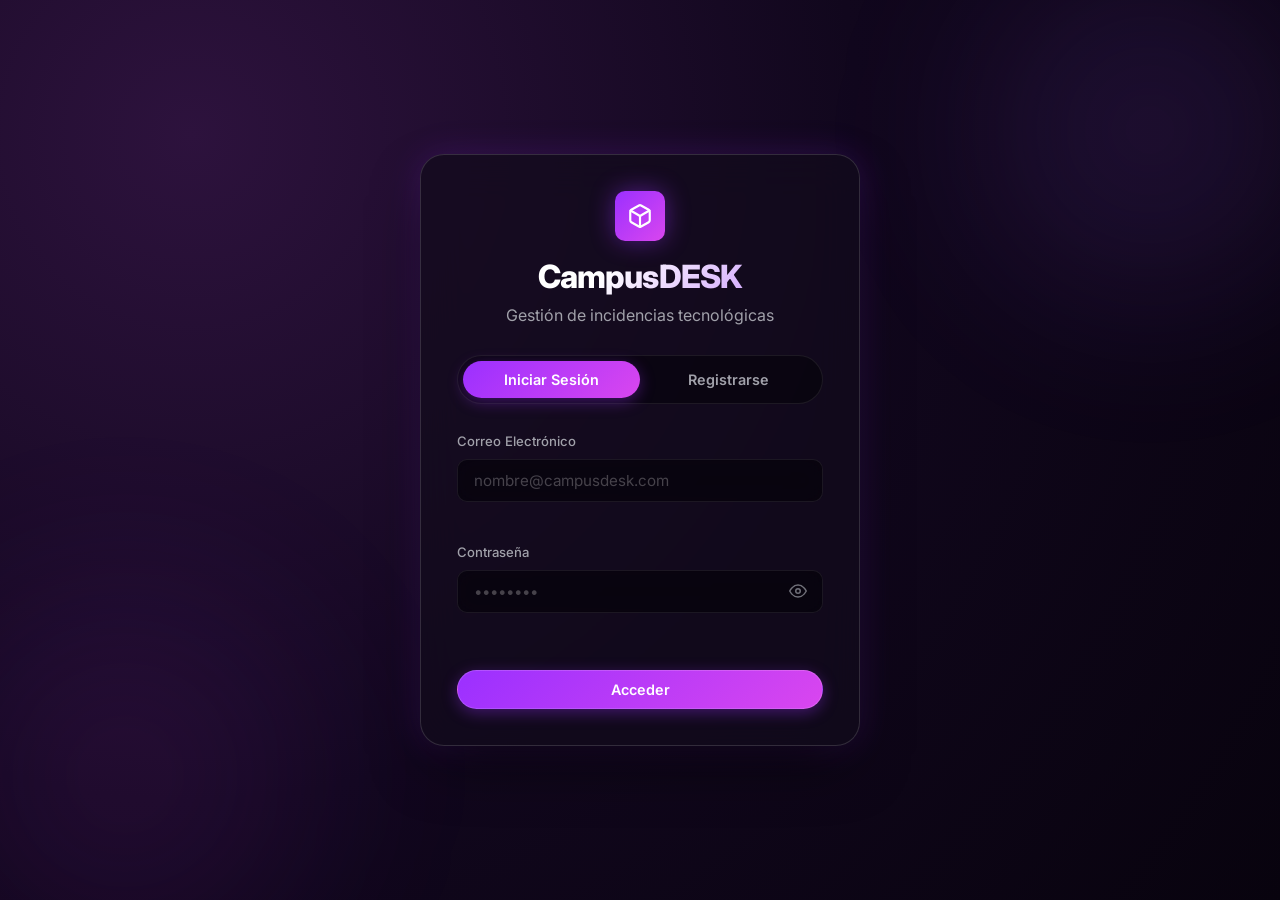
==== commit b7506bab: "feat:Fixing mistakes" ====
--- a/Fronted/admin.html
+++ b/Fronted/admin.html
@@ -4,7 +4,7 @@
     <meta charset="UTF-8">
     <meta name="viewport" content="width=device-width, initial-scale=1.0">
     <title>CampusDESK - Administración</title>
-    <link href="https://fonts.googleapis.com/css2?family=Inter:wght@400;500;600;700&display=swap" rel="stylesheet">
+    <link href="https://fonts.googleapis.com/css2?family=Inter:wght@400;500;600;700;800&display=swap" rel="stylesheet">
     <link rel="stylesheet" href="css/variables.css">
     <link rel="stylesheet" href="css/base.css">
     <link rel="stylesheet" href="css/components.css">
@@ -12,6 +12,28 @@
 </head>
 <body>
     <div class="purple-orb orb-1"></div>
+    <div class="purple-orb orb-2"></div>
+
+    <!-- Mobile Topbar -->
+    <div class="mobile-topbar">
+        <div class="mobile-brand">
+            <div class="brand-icon" style="width: 30px; height: 30px;">
+                <svg width="16" height="16" viewBox="0 0 24 24" fill="none" stroke="white" stroke-width="2" stroke-linecap="round" stroke-linejoin="round">
+                    <path d="M21 16V8a2 2 0 0 0-1-1.73l-7-4a2 2 0 0 0-2 0l-7 4A2 2 0 0 0 3 8v8a2 2 0 0 0 1 1.73l7 4a2 2 0 0 0 2 0l7-4A2 2 0 0 0 21 16z"></path>
+                    <polyline points="3.27 6.96 12 12.01 20.73 6.96"></polyline>
+                    <line x1="12" y1="22.08" x2="12" y2="12"></line>
+                </svg>
+            </div>
+            <span style="font-weight: 700; font-size: 1.15rem;">CampusDESK</span>
+        </div>
+        <button class="btn-mobile-toggle" id="btn-mobile-menu" aria-label="Abrir menú de navegación" aria-expanded="false">
+            <svg width="22" height="22" viewBox="0 0 24 24" fill="none" stroke="currentColor" stroke-width="2" stroke-linecap="round" stroke-linejoin="round">
+                <line x1="3" y1="12" x2="21" y2="12"></line>
+                <line x1="3" y1="6" x2="21" y2="6"></line>
+                <line x1="3" y1="18" x2="21" y2="18"></line>
+            </svg>
+        </button>
+    </div>
 
     <div class="app-container">
         <!-- Sidebar -->
@@ -43,7 +65,7 @@
                     </li>
                     <li>
                         <a href="tickets.html" class="nav-item">
-                            <svg viewBox="0 0 24 24" fill="none" stroke="currentColor" stroke-width="2" stroke-linecap="round" stroke-linejoin="round"><path d="M14 2H6a2 2 0 0 0-2 2v16a2 2 0 0 0 2 2h12a2 2 0 0 0 2-2V8z"></path><polyline points="14 2 14 8 20 8\"></polyline><line x1="16" y1="13" x2="8" y2="13"></line><line x1="16" y1="17" x2="8" y2="17"></line><polyline points="10 9 9 9 8 9"></polyline></svg>
+                            <svg viewBox="0 0 24 24" fill="none" stroke="currentColor" stroke-width="2" stroke-linecap="round" stroke-linejoin="round"><path d="M14 2H6a2 2 0 0 0-2 2v16a2 2 0 0 0 2 2h12a2 2 0 0 0 2-2V8z"></path><polyline points="14 2 14 8 20 8"></polyline><line x1="16" y1="13" x2="8" y2="13"></line><line x1="16" y1="17" x2="8" y2="17"></line><polyline points="10 9 9 9 8 9"></polyline></svg>
                             Tickets
                         </a>
                     </li>
@@ -78,88 +100,88 @@
         <main class="main-content">
             <header class="top-header">
                 <div class="header-title">
-                    <h2>Directorio de Personal</h2>
+                    <h2>Directorio de Técnicos y Personal</h2>
                 </div>
             </header>
 
             <div class="content-scroll">
-                <div class="glass-card" style="padding: 0;">
+                <div class="glass-card" style="padding: 0; overflow: hidden;">
                     <div class="tickets-table-container">
                         <table class="tickets-table">
                             <thead>
                                 <tr>
-                                    <th>ID</th>
+                                    <th style="width: 80px;">ID</th>
                                     <th>Nombre Completo</th>
                                     <th>Correo Electrónico</th>
-                                    <th style="text-align: right; padding-right: 1.5rem;">Acciones</th>
+                                    <th>Rol</th>
                                 </tr>
                             </thead>
                             <tbody id="users-tbody">
-                                <!-- JS injected -->
+                                <!-- Filas JS -->
                             </tbody>
                         </table>
                     </div>
-                    
-                    <div id="loading-indicator" class="text-center" style="padding: 3rem;">
-                        <span class="spinner" style="width: 30px; height: 30px;"></span>
-                    </div>
 
                     <div id="empty-state" class="empty-state hidden">
-                        <p class="text-muted">No se encontraron usuarios registrados.</p>
+                        <svg viewBox="0 0 24 24" fill="none" stroke="currentColor" stroke-width="1.5" stroke-linecap="round" stroke-linejoin="round">
+                            <path d="M17 21v-2a4 4 0 0 0-4-4H5a4 4 0 0 0-4 4v2"></path>
+                            <circle cx="9" cy="7" r="4"></circle>
+                            <path d="M23 21v-2a4 4 0 0 0-3-3.87"></path>
+                            <path d="M16 3.13a4 4 0 0 1 0 7.75"></path>
+                        </svg>
+                        <h3>No hay técnicos registrados</h3>
+                        <p class="text-muted mt-1">Actualmente no existen usuarios con el rol de técnico disponibles.</p>
                     </div>
                 </div>
             </div>
         </main>
     </div>
 
-    <!-- Modal Gestión de Roles -->
-    <div class="modal-overlay" id="modal-roles">
-        <div class="modal" style="max-width: 480px;">
-            <div class="modal-header">
-                <h3 class="modal-title">Gestionar Roles de Usuario</h3>
-                <button class="btn-close" id="btn-close-roles">&times;</button>
-            </div>
-            <div class="modal-body">
-                <div style="margin-bottom: 1.25rem;">
-                    <p style="font-weight: 600; font-size: 1.05rem;" id="modal-user-name">-</p>
-                    <p class="text-muted" style="font-size: 0.85rem;" id="modal-user-email">-</p>
-                </div>
+    <script type="module">
+        import { API } from './js/api.js';
+        import { checkAdminAccess } from './js/auth.js';
+        import { showToast, setupModal, escapeHTML, renderSkeletonTable } from './js/ui.js';
+
+        checkAdminAccess();
+        setupModal();
+
+        async function loadUsers() {
+            const tbody = document.getElementById('users-tbody');
+            const empty = document.getElementById('empty-state');
+
+            empty.classList.add('hidden');
+            renderSkeletonTable(tbody, 4, 4);
+
+            try {
+                const techs = await API.getTechnicians();
+                tbody.innerHTML = '';
                 
-                <label class="form-label mb-2">Roles Asignados en PostgreSQL:</label>
-                <div class="roles-checklist" style="display: flex; flex-direction: column; gap: 10px; margin-bottom: 1.25rem;">
-                    <label class="role-option-card">
-                        <input type="checkbox" id="role-chk-user" value="USER">
-                        <div class="role-option-info">
-                            <div class="role-title">USER <span class="badge" style="background: rgba(59, 130, 246, 0.15); color: #60a5fa; margin-left: 6px;">Solicitante</span></div>
-                            <small class="text-muted">Crear y dar seguimiento a sus solicitudes de soporte</small>
-                        </div>
-                    </label>
-                    
-                    <label class="role-option-card">
-                        <input type="checkbox" id="role-chk-tech" value="TECHNICIAN">
-                        <div class="role-option-info">
-                            <div class="role-title" style="color: #a78bfa;">TECHNICIAN <span class="badge" style="background: rgba(139, 92, 246, 0.15); color: #a78bfa; margin-left: 6px;">Técnico</span></div>
-                            <small class="text-muted">Atender tickets asignados, avanzar estados y comentar</small>
-                        </div>
-                    </label>
-                    
-                    <label class="role-option-card">
-                        <input type="checkbox" id="role-chk-admin" value="ADMIN">
-                        <div class="role-option-info">
-                            <div class="role-title" style="color: #f43f5e;">ADMIN <span class="badge" style="background: rgba(244, 63, 94, 0.15); color: #f43f5e; margin-left: 6px;">Administrador</span></div>
-                            <small class="text-muted">Control total: asignar técnicos, gestionar personal y métricas</small>
-                        </div>
-                    </label>
-                </div>
-                <div id="roles-error-msg" class="text-danger hidden" style="font-size: 0.85rem; color: #f87171; margin-bottom: 0.5rem;"></div>
-            </div>
-            <div class="modal-footer">
-                <button type="button" class="btn btn-secondary" id="btn-cancel-roles">Cancelar</button>
-                <button type="button" class="btn btn-primary" id="btn-save-roles">Guardar Cambios</button>
-            </div>
-        </div>
-    </div>
+                if (!techs || techs.length === 0) {
+                    empty.classList.remove('hidden');
+                } else {
+                    techs.forEach(u => {
+                        const tr = document.createElement('tr');
+                        tr.innerHTML = `
+                            <td style="font-weight: 700; color: var(--accent-light);">#${u.id}</td>
+                            <td style="font-weight: 600;">${escapeHTML(u.firstName)} ${escapeHTML(u.lastName)}</td>
+                            <td style="color: var(--text-secondary);">${escapeHTML(u.email)}</td>
+                            <td>
+                                <span class="badge" style="background: rgba(6, 182, 212, 0.15); color: #22d3ee; border: 1px solid rgba(6, 182, 212, 0.35);">
+                                    Técnico
+                                </span>
+                            </td>
+                        `;
+                        tbody.appendChild(tr);
+                    });
+                }
+            } catch (error) {
+                tbody.innerHTML = '';
+                showToast(error.message, 'error');
+                empty.classList.remove('hidden');
+            }
+        }
 
-    <script type="module" src="js/admin.js"></script>
+        document.addEventListener('DOMContentLoaded', loadUsers);
+    </script>
 </body>
 </html>
--- a/Fronted/css/variables.css
+++ b/Fronted/css/variables.css
@@ -1,43 +1,92 @@
 :root {
   /* Fondo general */
-  --bg-page: #4a3358;
-  --bg-page-gradient: linear-gradient(135deg, #4a3358 0%, #6b4a7d 100%);
+  --bg-page: #0f0a17;
+  --bg-page-gradient: radial-gradient(circle at 15% 15%, #2d123d 0%, #11071d 50%, #08030e 100%);
   
   /* Layout */
-  --bg-sidebar: #050505;
-  --bg-main: linear-gradient(135deg, #120a18 0%, #2a1635 100%);
-  --bg-card: rgba(10, 8, 14, 0.85);
+  --bg-sidebar: rgba(8, 5, 12, 0.95);
+  --bg-main: linear-gradient(145deg, rgba(20, 12, 30, 0.85) 0%, rgba(12, 6, 18, 0.92) 100%);
+  --bg-card: rgba(18, 12, 28, 0.72);
+  --bg-card-hover: rgba(28, 18, 44, 0.85);
+  --bg-card-solid: #170e24;
+  --bg-input: rgba(6, 3, 10, 0.65);
   
   /* Acentos y brillos */
   --accent: #9b30ff;
-  --accent-hover: #a855f7;
-  --accent-gradient: linear-gradient(90deg, #9b30ff 0%, #c026d3 100%);
-  --accent-glow: 0 0 20px rgba(155, 48, 255, 0.4);
+  --accent-light: #b45cfb;
+  --accent-hover: #aa4bf8;
+  --accent-gradient: linear-gradient(135deg, #9b30ff 0%, #d946ef 100%);
+  --accent-glow: 0 0 25px rgba(155, 48, 255, 0.45);
+  --accent-glow-subtle: 0 0 15px rgba(155, 48, 255, 0.25);
+  --accent-border-glow: 0 0 0 1px rgba(155, 48, 255, 0.45);
   
   /* Textos */
   --text-primary: #ffffff;
   --text-secondary: #a1a1aa;
+  --text-muted: #71717a;
   
   /* Bordes */
   --border: rgba(255, 255, 255, 0.08);
-  --border-focus: rgba(155, 48, 255, 0.5);
+  --border-light: rgba(255, 255, 255, 0.14);
+  --border-focus: rgba(155, 48, 255, 0.65);
+  
+  /* Sombras Glassmorphism */
+  --shadow-sm: 0 4px 12px rgba(0, 0, 0, 0.25);
+  --shadow-md: 0 10px 25px -5px rgba(0, 0, 0, 0.45), 0 8px 10px -6px rgba(0, 0, 0, 0.3);
+  --shadow-lg: 0 20px 40px -10px rgba(0, 0, 0, 0.6), 0 0 25px rgba(155, 48, 255, 0.15);
+  --shadow-glow: 0 0 35px rgba(155, 48, 255, 0.25);
   
   /* Estados (Tickets) */
-  --color-opened: #3b82f6;      /* Azul */
-  --color-assigned: #8b5cf6;    /* Violeta */
-  --color-in_process: #f59e0b;  /* Ambar */
-  --color-resolved: #10b981;    /* Verde */
-  --color-closed: #6b7280;      /* Gris */
+  --color-opened: #3b82f6;        /* Azul */
+  --color-opened-bg: rgba(59, 130, 246, 0.14);
+  --color-opened-border: rgba(59, 130, 246, 0.35);
+  
+  --color-assigned: #8b5cf6;      /* Violeta */
+  --color-assigned-bg: rgba(139, 92, 246, 0.14);
+  --color-assigned-border: rgba(139, 92, 246, 0.35);
+  
+  --color-in_process: #f59e0b;    /* Ambar */
+  --color-in_process-bg: rgba(245, 158, 11, 0.14);
+  --color-in_process-border: rgba(245, 158, 11, 0.35);
+  
+  --color-resolved: #10b981;      /* Esmeralda */
+  --color-resolved-bg: rgba(16, 185, 129, 0.14);
+  --color-resolved-border: rgba(16, 185, 129, 0.35);
+  
+  --color-closed: #6b7280;        /* Gris */
+  --color-closed-bg: rgba(107, 114, 128, 0.14);
+  --color-closed-border: rgba(107, 114, 128, 0.35);
   
   /* Prioridades */
-  --color-low: #10b981;         /* Verde */
-  --color-medium: #f59e0b;      /* Ambar */
-  --color-high: #f97316;        /* Naranja */
-  --color-critic: #ef4444;      /* Rojo */
+  --color-low: #10b981;
+  --color-low-bg: rgba(16, 185, 129, 0.12);
+  --color-medium: #f59e0b;
+  --color-medium-bg: rgba(245, 158, 11, 0.12);
+  --color-high: #f97316;
+  --color-high-bg: rgba(249, 115, 22, 0.12);
+  --color-critic: #ef4444;
+  --color-critic-bg: rgba(239, 68, 68, 0.15);
   
-  /* Tipografía */
-  --font-family: 'Inter', system-ui, -apple-system, sans-serif;
-  --radius-sm: 8px;
-  --radius-md: 12px;
+  /* Roles */
+  --color-role-admin: #ec4899;
+  --color-role-tech: #06b6d4;
+  --color-role-user: #8b5cf6;
+
+  /* Shimmer / Skeleton */
+  --shimmer-base: rgba(255, 255, 255, 0.04);
+  --shimmer-shine: rgba(255, 255, 255, 0.12);
+  
+  /* Tipografía y radios */
+  --font-family: 'Inter', system-ui, -apple-system, BlinkMacSystemFont, 'Segoe UI', Roboto, sans-serif;
+  --radius-xs: 6px;
+  --radius-sm: 10px;
+  --radius-md: 16px;
   --radius-lg: 24px;
+  --radius-full: 9999px;
+  
+  /* Transiciones */
+  --transition-fast: 0.15s cubic-bezier(0.4, 0, 0.2, 1);
+  --transition-normal: 0.25s cubic-bezier(0.4, 0, 0.2, 1);
+  --transition-smooth: 0.35s cubic-bezier(0.16, 1, 0.3, 1);
+  --transition-spring: 0.4s cubic-bezier(0.175, 0.885, 0.32, 1.275);
 }
--- a/Fronted/css/base.css
+++ b/Fronted/css/base.css
@@ -4,35 +4,52 @@
   box-sizing: border-box;
 }
 
+html {
+  font-size: 16px;
+  scroll-behavior: smooth;
+}
+
 body {
   font-family: var(--font-family);
-  background: var(--bg-page-gradient);
+  background: var(--bg-page);
+  background-image: var(--bg-page-gradient);
+  background-attachment: fixed;
   color: var(--text-primary);
   min-height: 100vh;
   display: flex;
   overflow-x: hidden;
-}
-
-/* Scrollbar styling */
+  line-height: 1.5;
+  -webkit-font-smoothing: antialiased;
+  -moz-osx-font-smoothing: grayscale;
+}
+
+/* Accesibilidad: Foco visible */
+:focus-visible {
+  outline: 2px solid var(--accent);
+  outline-offset: 2px;
+  box-shadow: 0 0 10px rgba(155, 48, 255, 0.5);
+}
+
+/* Scrollbar moderno */
 ::-webkit-scrollbar {
-  width: 8px;
-  height: 8px;
+  width: 7px;
+  height: 7px;
 }
 ::-webkit-scrollbar-track {
-  background: rgba(0, 0, 0, 0.2); 
+  background: rgba(0, 0, 0, 0.2);
 }
 ::-webkit-scrollbar-thumb {
-  background: rgba(255, 255, 255, 0.1); 
-  border-radius: 4px;
+  background: rgba(255, 255, 255, 0.12);
+  border-radius: var(--radius-full);
 }
 ::-webkit-scrollbar-thumb:hover {
-  background: rgba(255, 255, 255, 0.2); 
+  background: rgba(155, 48, 255, 0.4);
 }
 
 a {
   color: var(--text-primary);
   text-decoration: none;
-  transition: all 0.3s ease;
+  transition: color var(--transition-fast);
 }
 
 ul {
@@ -58,6 +75,67 @@
   width: 100vw;
   height: 100vh;
   overflow: hidden;
+  position: relative;
+}
+
+/* Mobile Header Topbar (visible en <= 900px) */
+.mobile-topbar {
+  display: none;
+  align-items: center;
+  justify-content: space-between;
+  padding: 1rem 1.25rem;
+  background: rgba(10, 6, 16, 0.85);
+  backdrop-filter: blur(15px);
+  -webkit-backdrop-filter: blur(15px);
+  border-bottom: 1px solid var(--border);
+  position: fixed;
+  top: 0;
+  left: 0;
+  right: 0;
+  z-index: 100;
+}
+
+.mobile-brand {
+  display: flex;
+  align-items: center;
+  gap: 10px;
+}
+
+.btn-mobile-toggle {
+  width: 40px;
+  height: 40px;
+  display: flex;
+  align-items: center;
+  justify-content: center;
+  border-radius: var(--radius-sm);
+  background: rgba(255, 255, 255, 0.05);
+  border: 1px solid var(--border);
+  color: var(--text-primary);
+  transition: all var(--transition-fast);
+}
+
+.btn-mobile-toggle:hover {
+  background: rgba(155, 48, 255, 0.2);
+  border-color: var(--accent);
+}
+
+/* Sidebar Drawer Backdrop para Móvil */
+.sidebar-backdrop {
+  display: none;
+  position: fixed;
+  inset: 0;
+  background: rgba(0, 0, 0, 0.7);
+  backdrop-filter: blur(6px);
+  -webkit-backdrop-filter: blur(6px);
+  z-index: 150;
+  opacity: 0;
+  pointer-events: none;
+  transition: opacity var(--transition-normal);
+}
+
+.sidebar-backdrop.active {
+  opacity: 1;
+  pointer-events: auto;
 }
 
 /* Main Content Area */
@@ -65,20 +143,24 @@
   flex: 1;
   background: var(--bg-main);
   border-radius: var(--radius-lg) 0 0 var(--radius-lg);
-  margin-top: 16px;
-  margin-bottom: 16px;
-  margin-right: 16px;
+  margin-top: 14px;
+  margin-bottom: 14px;
+  margin-right: 14px;
   border: 1px solid var(--border);
-  box-shadow: -5px 0 30px rgba(0, 0, 0, 0.5);
+  border-right: none;
+  box-shadow: -10px 0 35px rgba(0, 0, 0, 0.55);
   display: flex;
   flex-direction: column;
   overflow: hidden;
+  backdrop-filter: blur(25px);
+  -webkit-backdrop-filter: blur(25px);
+  animation: pageEnter 0.45s cubic-bezier(0.16, 1, 0.3, 1) forwards;
 }
 
 .content-scroll {
   flex: 1;
   overflow-y: auto;
-  padding: 2rem;
+  padding: 2rem 2.25rem;
 }
 
 /* Header */
@@ -86,56 +168,128 @@
   display: flex;
   justify-content: space-between;
   align-items: center;
-  padding: 1.5rem 2rem;
+  padding: 1.25rem 2.25rem;
   border-bottom: 1px solid var(--border);
+  background: rgba(14, 8, 22, 0.4);
 }
 
 .header-title h2 {
   font-size: 1.5rem;
+  font-weight: 700;
+  letter-spacing: -0.02em;
+  background: linear-gradient(135deg, #ffffff 40%, #c084fc 100%);
+  -webkit-background-clip: text;
+  -webkit-text-fill-color: transparent;
+}
+
+.header-actions {
+  display: flex;
+  align-items: center;
+  gap: 0.75rem;
+}
+
+/* Tipografía */
+h1, h2, h3, h4, h5, h6 {
   font-weight: 600;
-  line-height: 1.3;
+  line-height: 1.25;
+  color: var(--text-primary);
 }
 
 .text-muted {
   color: var(--text-secondary);
 }
 
-/* Orbe decorativo con animación flotante */
-@keyframes orbFloat {
-  0%, 100% { transform: translate(0, 0) scale(1); }
-  50% { transform: translate(-25px, 25px) scale(1.1); }
-}
-
+/* Orbes decorativos animados */
 .purple-orb {
   position: fixed;
-  width: 450px;
-  height: 450px;
   border-radius: 50%;
-  background: radial-gradient(circle, rgba(155, 48, 255, 0.18) 0%, rgba(0,0,0,0) 70%);
-  filter: blur(50px);
+  filter: blur(70px);
   z-index: -1;
   pointer-events: none;
-}
-
-.orb-1 { 
-  top: -100px; 
-  right: -100px;
-  animation: orbFloat 14s ease-in-out infinite alternate;
-}
-.orb-2 { 
-  bottom: -100px; 
-  left: -100px;
-  animation: orbFloat 18s ease-in-out infinite alternate-reverse;
+  opacity: 0.55;
+  transition: opacity 1s ease;
+}
+
+.orb-1 {
+  width: 500px;
+  height: 500px;
+  top: -120px;
+  right: -120px;
+  background: radial-gradient(circle, rgba(168, 85, 247, 0.28) 0%, rgba(139, 92, 246, 0.12) 45%, rgba(0,0,0,0) 70%);
+  animation: floatOrb1 16s ease-in-out infinite alternate;
+}
+
+.orb-2 {
+  width: 550px;
+  height: 550px;
+  bottom: -150px;
+  left: -150px;
+  background: radial-gradient(circle, rgba(217, 70, 239, 0.22) 0%, rgba(155, 48, 255, 0.08) 50%, rgba(0,0,0,0) 75%);
+  animation: floatOrb2 20s ease-in-out infinite alternate;
+}
+
+@keyframes floatOrb1 {
+  0% { transform: translate(0, 0) scale(1); }
+  50% { transform: translate(-40px, 30px) scale(1.08); }
+  100% { transform: translate(30px, -20px) scale(0.95); }
+}
+
+@keyframes floatOrb2 {
+  0% { transform: translate(0, 0) scale(1); }
+  50% { transform: translate(50px, -40px) scale(1.12); }
+  100% { transform: translate(-30px, 20px) scale(0.92); }
+}
+
+@keyframes pageEnter {
+  from {
+    opacity: 0;
+    transform: translateY(8px);
+  }
+  to {
+    opacity: 1;
+    transform: translateY(0);
+  }
 }
 
 /* Responsive */
-@media (max-width: 768px) {
+@media (max-width: 900px) {
   .app-container {
     flex-direction: column;
   }
+  
+  .mobile-topbar {
+    display: flex;
+  }
+  
+  .sidebar-backdrop {
+    display: block;
+  }
+  
   .main-content {
-    border-radius: var(--radius-lg) var(--radius-lg) 0 0;
-    margin: 0;
-    margin-top: 60px; /* Space for mobile header */
-  }
-}
+    border-radius: var(--radius-md) var(--radius-md) 0 0;
+    margin: 64px 0 0 0;
+    border-right: 1px solid var(--border);
+    height: calc(100vh - 64px);
+  }
+  
+  .content-scroll {
+    padding: 1.25rem 1rem;
+  }
+  
+  .top-header {
+    padding: 1rem 1.25rem;
+  }
+}
+
+/* Respeto estricto a prefers-reduced-motion */
+@media (prefers-reduced-motion: reduce) {
+  *, ::before, ::after {
+    animation-duration: 0.01ms !important;
+    animation-iteration-count: 1 !important;
+    transition-duration: 0.01ms !important;
+    scroll-behavior: auto !important;
+  }
+  .purple-orb {
+    animation: none !important;
+  }
+}
--- a/Fronted/css/components.css
+++ b/Fronted/css/components.css
@@ -1,11 +1,19 @@
+/* ==========================================================
+   CampusDESK - Components CSS (Glassmorphism & Micro-interactions)
+   ========================================================== */
+
 /* Sidebar */
 .sidebar {
-  width: 260px;
+  width: 270px;
   background: var(--bg-sidebar);
   display: flex;
   flex-direction: column;
   padding: 1.5rem;
-  transition: transform 0.3s ease;
+  border-right: 1px solid var(--border);
+  transition: transform var(--transition-smooth);
+  z-index: 160;
+  backdrop-filter: blur(20px);
+  -webkit-backdrop-filter: blur(20px);
 }
 
 .brand {
@@ -13,108 +21,151 @@
   align-items: center;
   gap: 12px;
   margin-bottom: 2rem;
+  padding: 0.25rem;
 }
 
 .brand-icon {
-  width: 32px;
-  height: 32px;
+  width: 36px;
+  height: 36px;
   background: var(--accent-gradient);
-  border-radius: 8px;
+  border-radius: var(--radius-sm);
   display: flex;
   align-items: center;
   justify-content: center;
   box-shadow: var(--accent-glow);
-  transition: transform 0.3s ease;
-}
-
-.brand-icon:hover {
-  transform: rotate(10deg) scale(1.05);
+  transition: transform var(--transition-spring);
+}
+
+.brand:hover .brand-icon {
+  transform: rotate(5deg) scale(1.05);
 }
 
 .brand-text {
-  font-size: 1.25rem;
+  font-size: 1.3rem;
   font-weight: 700;
-  letter-spacing: -0.5px;
+  letter-spacing: -0.03em;
+  background: linear-gradient(135deg, #ffffff 40%, #c084fc 100%);
+  -webkit-background-clip: text;
+  -webkit-text-fill-color: transparent;
 }
 
 .btn-new-ticket {
   display: flex;
   align-items: center;
   justify-content: center;
-  gap: 8px;
+  gap: 10px;
   width: 100%;
-  padding: 12px;
+  padding: 12px 16px;
+  background: var(--accent-gradient);
+  border: 1px solid rgba(255, 255, 255, 0.2);
+  border-radius: var(--radius-full);
+  color: var(--text-primary);
+  font-weight: 600;
+  font-size: 0.92rem;
+  transition: all var(--transition-normal);
+  margin-bottom: 2rem;
+  box-shadow: 0 4px 15px rgba(155, 48, 255, 0.35);
+  position: relative;
+  overflow: hidden;
+}
+
+.btn-new-ticket::after {
+  content: '';
+  position: absolute;
+  top: 0;
+  left: -100%;
+  width: 50%;
+  height: 100%;
+  background: linear-gradient(90deg, transparent, rgba(255, 255, 255, 0.25), transparent);
+  transition: 0.5s;
+}
+
+.btn-new-ticket:hover {
+  transform: translateY(-2px);
+  box-shadow: 0 8px 25px rgba(155, 48, 255, 0.5);
+}
+
+.btn-new-ticket:hover::after {
+  left: 120%;
+}
+
+.nav-section {
+  margin-bottom: 1.75rem;
+}
+
+.nav-label {
+  font-size: 0.72rem;
+  text-transform: uppercase;
+  color: var(--text-muted);
+  font-weight: 700;
+  letter-spacing: 0.08em;
+  margin-bottom: 0.65rem;
+  padding-left: 0.65rem;
+}
+
+.nav-menu {
+  display: flex;
+  flex-direction: column;
+  gap: 5px;
+}
+
+.nav-item {
+  display: flex;
+  align-items: center;
+  gap: 12px;
+  padding: 10px 14px;
+  border-radius: var(--radius-sm);
+  color: var(--text-secondary);
+  font-size: 0.92rem;
+  font-weight: 500;
+  transition: all var(--transition-fast);
+  position: relative;
+}
+
+.nav-item:hover {
+  background: rgba(255, 255, 255, 0.06);
+  color: var(--text-primary);
+  transform: translateX(3px);
+}
+
+.nav-item.active {
+  background: rgba(155, 48, 255, 0.15);
+  color: var(--text-primary);
+  font-weight: 600;
+  border: 1px solid rgba(155, 48, 255, 0.3);
+  box-shadow: 0 2px 10px rgba(155, 48, 255, 0.15);
+}
+
+.nav-item svg {
+  width: 19px;
+  height: 19px;
+  opacity: 0.75;
+  transition: transform var(--transition-fast), opacity var(--transition-fast);
+}
+
+.nav-item:hover svg,
+.nav-item.active svg {
+  opacity: 1;
+}
+
+/* User Card in Sidebar */
+.user-card {
+  margin-top: auto;
   background: var(--bg-card);
   border: 1px solid var(--border);
   border-radius: var(--radius-md);
-  color: var(--text-primary);
-  font-weight: 500;
-  transition: all 0.25s cubic-bezier(0.4, 0, 0.2, 1);
-  margin-bottom: 2rem;
-}
-
-.btn-new-ticket:hover {
-  border-color: rgba(168, 85, 247, 0.5);
-  background: rgba(155, 48, 255, 0.1);
-  transform: translateY(-2px);
-  box-shadow: 0 4px 15px rgba(155, 48, 255, 0.2);
-}
-
-.nav-section {
-  margin-bottom: 2rem;
-}
-
-.nav-label {
-  font-size: 0.75rem;
-  text-transform: uppercase;
-  color: var(--text-secondary);
-  font-weight: 600;
-  letter-spacing: 0.5px;
-  margin-bottom: 0.75rem;
-  padding-left: 12px;
-}
-
-.nav-menu {
-  display: flex;
-  flex-direction: column;
-  gap: 4px;
-}
-
-.nav-item {
-  display: flex;
-  align-items: center;
-  gap: 12px;
-  padding: 10px 12px;
-  border-radius: var(--radius-sm);
-  color: var(--text-secondary);
-  font-weight: 500;
-  transition: all 0.2s cubic-bezier(0.4, 0, 0.2, 1);
-}
-
-.nav-item svg {
-  width: 18px;
-  height: 18px;
-}
-
-.nav-item:hover {
-  color: var(--text-primary);
-  background: rgba(255, 255, 255, 0.05);
-  transform: translateX(4px);
-}
-
-.nav-item.active {
-  color: var(--text-primary);
-  background: rgba(255, 255, 255, 0.1);
-  box-shadow: inset 3px 0 0 var(--accent-primary);
-}
-
-.user-card {
-  margin-top: auto;
-  padding-top: 1.5rem;
-  border-top: 1px solid var(--border);
+  padding: 14px;
   display: flex;
   flex-direction: column;
   gap: 12px;
+  backdrop-filter: blur(15px);
+  -webkit-backdrop-filter: blur(15px);
+  transition: border-color var(--transition-fast), box-shadow var(--transition-fast);
+}
+
+.user-card:hover {
+  border-color: var(--border-light);
+  box-shadow: 0 4px 15px rgba(0, 0, 0, 0.25);
 }
 
 .user-info {
@@ -124,113 +175,111 @@
 }
 
 .avatar {
-  width: 36px;
-  height: 36px;
-  border-radius: 50%;
-  background: var(--accent-primary);
+  width: 40px;
+  height: 40px;
+  border-radius: var(--radius-full);
+  background: var(--accent-gradient);
   display: flex;
   align-items: center;
   justify-content: center;
+  font-weight: 700;
+  font-size: 1.05rem;
+  color: #ffffff;
+  box-shadow: var(--accent-glow-subtle);
+  flex-shrink: 0;
+}
+
+.user-details {
+  display: flex;
+  flex-direction: column;
+  overflow: hidden;
+}
+
+.user-name {
   font-weight: 600;
-  box-shadow: 0 2px 8px rgba(155, 48, 255, 0.4);
-}
-
-.user-details {
-  display: flex;
-  flex-direction: column;
-}
-
-.user-name {
   font-size: 0.9rem;
-  font-weight: 600;
+  white-space: nowrap;
+  overflow: hidden;
+  text-overflow: ellipsis;
+  color: var(--text-primary);
 }
 
 .user-role {
   font-size: 0.75rem;
   color: var(--text-secondary);
+  font-weight: 500;
 }
 
 .btn-logout {
   width: 100%;
-  padding: 8px;
+  padding: 9px;
+  background: rgba(255, 255, 255, 0.04);
   border: 1px solid var(--border);
   border-radius: var(--radius-sm);
+  font-size: 0.85rem;
+  font-weight: 500;
   color: var(--text-secondary);
-  font-size: 0.85rem;
-  transition: all 0.2s;
+  transition: all var(--transition-fast);
 }
 
 .btn-logout:hover {
-  background: rgba(239, 68, 68, 0.1);
-  color: #ef4444;
-  border-color: rgba(239, 68, 68, 0.2);
-}
-
-/* Table */
-.tickets-table-container {
-  width: 100%;
-  overflow-x: auto;
-}
-
-.tickets-table {
-  width: 100%;
-  border-collapse: collapse;
-  text-align: left;
-}
-
-.tickets-table th {
-  padding: 16px 20px;
-  color: var(--text-secondary);
-  font-weight: 600;
-  font-size: 0.85rem;
-  border-bottom: 1px solid var(--border);
-}
-
-.tickets-table td {
-  padding: 16px 20px;
-  border-bottom: 1px solid var(--border);
-  font-size: 0.9rem;
-}
-
-.tickets-table tbody tr {
-  cursor: pointer;
-  transition: all 0.2s cubic-bezier(0.4, 0, 0.2, 1);
-}
-
-.tickets-table tbody tr:hover {
-  background: rgba(255, 255, 255, 0.04);
-  transform: translateX(4px);
-  box-shadow: inset 3px 0 0 var(--accent-primary);
-}
-
-/* Buttons */
+  background: rgba(239, 68, 68, 0.12);
+  color: #f87171;
+  border-color: rgba(239, 68, 68, 0.3);
+  transform: translateY(-1px);
+}
+
+/* Responsive Drawer para móvil */
+@media (max-width: 900px) {
+  .sidebar {
+    position: fixed;
+    top: 0;
+    left: 0;
+    bottom: 0;
+    width: 280px;
+    transform: translateX(-100%);
+    box-shadow: 10px 0 30px rgba(0, 0, 0, 0.6);
+  }
+  
+  .sidebar.active {
+    transform: translateX(0);
+  }
+}
+
+/* Buttons (Píldora & Micro-interacciones) */
 .btn {
   display: inline-flex;
   align-items: center;
   justify-content: center;
-  padding: 10px 18px;
-  border-radius: var(--radius-sm);
+  gap: 8px;
+  padding: 10px 22px;
+  border-radius: var(--radius-full);
   font-size: 0.9rem;
-  font-weight: 500;
-  transition: all 0.2s cubic-bezier(0.4, 0, 0.2, 1);
-  gap: 8px;
+  font-weight: 600;
+  transition: all var(--transition-normal);
+  position: relative;
+  overflow: hidden;
+  text-decoration: none;
 }
 
 .btn:disabled {
-  opacity: 0.5;
+  opacity: 0.55;
   cursor: not-allowed;
+  transform: none !important;
+  box-shadow: none !important;
 }
 
 .btn-primary {
   background: var(--accent-gradient);
-  color: white;
-  box-shadow: var(--accent-glow);
+  color: #ffffff;
+  box-shadow: 0 4px 15px rgba(155, 48, 255, 0.35);
+  border: 1px solid rgba(255, 255, 255, 0.15);
 }
 
 .btn-primary:hover:not(:disabled) {
-  opacity: 1;
+  opacity: 0.95;
   transform: translateY(-2px);
-  box-shadow: 0 8px 25px rgba(155, 48, 255, 0.45);
+  box-shadow: 0 8px 25px rgba(155, 48, 255, 0.5);
 }
 
 .btn-primary:active:not(:disabled) {
@@ -238,81 +287,152 @@
 }
 
 .btn-secondary {
-  background: var(--bg-card);
+  background: rgba(255, 255, 255, 0.05);
   border: 1px solid var(--border);
+  color: var(--text-primary);
+  backdrop-filter: blur(10px);
 }
 
 .btn-secondary:hover:not(:disabled) {
-  background: rgba(255, 255, 255, 0.12);
-  border-color: rgba(255, 255, 255, 0.3);
-  transform: translateY(-1px);
-}
-
-/* Cards */
+  background: rgba(255, 255, 255, 0.1);
+  border-color: rgba(255, 255, 255, 0.2);
+  transform: translateY(-2px);
+  box-shadow: var(--shadow-sm);
+}
+
+.btn-secondary:active:not(:disabled) {
+  transform: translateY(0);
+}
+
+/* Glass Cards */
 .glass-card {
   background: var(--bg-card);
   border: 1px solid var(--border);
   border-radius: var(--radius-md);
   padding: 1.5rem;
-  backdrop-filter: blur(10px);
-  transition: transform 0.25s ease, box-shadow 0.25s ease, border-color 0.25s ease;
-  animation: fadeIn 0.4s ease-out;
+  backdrop-filter: blur(20px);
+  -webkit-backdrop-filter: blur(20px);
+  box-shadow: var(--shadow-md);
+  transition: border-color var(--transition-normal), box-shadow var(--transition-normal), transform var(--transition-normal);
 }
 
 .glass-card:hover {
-  border-color: rgba(168, 85, 247, 0.3);
-}
-
-/* Forms */
+  border-color: var(--border-light);
+  box-shadow: var(--shadow-lg);
+}
+
+/* Forms & Floating Labels */
 .form-group {
   margin-bottom: 1.25rem;
+  position: relative;
 }
 
 .form-label {
   display: block;
-  font-size: 0.85rem;
+  font-size: 0.82rem;
+  font-weight: 500;
   color: var(--text-secondary);
-  margin-bottom: 0.5rem;
+  margin-bottom: 0.45rem;
+  transition: color var(--transition-fast);
 }
 
 .form-control {
   width: 100%;
-  padding: 12px 16px;
-  background: rgba(0, 0, 0, 0.3);
-  border: 1px solid var(--border);
+  padding: 11px 16px;
+  background: var(--bg-input);
+  border: 1.5px solid var(--border);
   border-radius: var(--radius-sm);
   color: var(--text-primary);
   font-size: 0.95rem;
-  transition: all 0.2s cubic-bezier(0.4, 0, 0.2, 1);
+  transition: all var(--transition-fast);
+  backdrop-filter: blur(10px);
 }
 
 .form-control:focus {
   outline: none;
-  border-color: var(--border-focus);
+  border-color: var(--accent);
   box-shadow: 0 0 0 3px rgba(155, 48, 255, 0.25);
-  background: rgba(0, 0, 0, 0.5);
+  background: rgba(14, 8, 22, 0.8);
 }
 
 .form-control::placeholder {
-  color: rgba(255, 255, 255, 0.3);
-}
-
-/* Modal con apertura elástica */
+  color: rgba(255, 255, 255, 0.25);
+}
+
+/* Password Toggle Wrapper */
+.password-field-wrapper {
+  position: relative;
+  display: flex;
+  align-items: center;
+}
+
+.password-field-wrapper .form-control {
+  padding-right: 44px;
+}
+
+.btn-password-toggle {
+  position: absolute;
+  right: 12px;
+  top: 50%;
+  transform: translateY(-50%);
+  color: var(--text-muted);
+  padding: 4px;
+  border-radius: var(--radius-xs);
+  display: flex;
+  align-items: center;
+  justify-content: center;
+  transition: color var(--transition-fast);
+}
+
+.btn-password-toggle:hover {
+  color: var(--text-primary);
+}
+
+/* Password Strength Meter */
+.password-strength-container {
+  margin-top: 6px;
+}
+
+.password-strength-bar {
+  height: 4px;
+  width: 100%;
+  background: rgba(255, 255, 255, 0.08);
+  border-radius: var(--radius-full);
+  overflow: hidden;
+  display: flex;
+  gap: 3px;
+}
+
+.strength-segment {
+  height: 100%;
+  flex: 1;
+  background: transparent;
+  transition: background-color var(--transition-normal);
+  border-radius: var(--radius-full);
+}
+
+.strength-text {
+  font-size: 0.72rem;
+  color: var(--text-muted);
+  margin-top: 4px;
+  display: block;
+}
+
+/* Modals */
 .modal-overlay {
   position: fixed;
-  top: 0;
-  left: 0;
-  right: 0;
-  bottom: 0;
-  background: rgba(0, 0, 0, 0.7);
-  backdrop-filter: blur(6px);
+  inset: 0;
+  background: rgba(0, 0, 0, 0.75);
+  backdrop-filter: blur(8px);
+  -webkit-backdrop-filter: blur(8px);
   display: flex;
   align-items: center;
   justify-content: center;
   z-index: 1000;
   opacity: 0;
   pointer-events: none;
-  transition: opacity 0.3s cubic-bezier(0.4, 0, 0.2, 1);
+  transition: opacity 0.3s cubic-bezier(0.16, 1, 0.3, 1);
+  padding: 1rem;
 }
 
 .modal-overlay.active {
@@ -321,59 +441,68 @@
 }
 
 .modal {
-  background: #1a1025;
-  border: 1px solid var(--border);
+  background: linear-gradient(145deg, #180e26 0%, #11081c 100%);
+  border: 1px solid var(--border-light);
   border-radius: var(--radius-md);
-  width: 90%;
-  max-width: 500px;
-  transform: scale(0.92) translateY(20px);
-  opacity: 0;
-  transition: all 0.3s cubic-bezier(0.34, 1.56, 0.64, 1);
-  box-shadow: 0 25px 50px -12px rgba(0, 0, 0, 0.6);
+  width: 100%;
+  max-width: 520px;
+  transform: scale(0.94) translateY(15px);
+  transition: transform 0.3s cubic-bezier(0.175, 0.885, 0.32, 1.275);
+  box-shadow: 0 25px 60px -15px rgba(0, 0, 0, 0.7), 0 0 35px rgba(155, 48, 255, 0.15);
+  overflow: hidden;
 }
 
 .modal-overlay.active .modal {
   transform: scale(1) translateY(0);
-  opacity: 1;
 }
 
 .modal-header {
-  padding: 1.25rem 1.5rem;
+  padding: 1.25rem 1.75rem;
   border-bottom: 1px solid var(--border);
   display: flex;
   justify-content: space-between;
   align-items: center;
+  background: rgba(255, 255, 255, 0.02);
 }
 
 .modal-title {
-  font-size: 1.1rem;
-  font-weight: 600;
+  font-size: 1.15rem;
+  font-weight: 700;
+  letter-spacing: -0.01em;
 }
 
 .btn-close {
-  opacity: 0.5;
-  transition: all 0.2s;
-  font-size: 1.25rem;
+  width: 32px;
+  height: 32px;
+  display: flex;
+  align-items: center;
+  justify-content: center;
+  border-radius: var(--radius-full);
+  color: var(--text-muted);
+  transition: all var(--transition-fast);
 }
 
 .btn-close:hover {
-  opacity: 1;
-  transform: scale(1.1);
+  color: var(--text-primary);
+  background: rgba(255, 255, 255, 0.1);
 }
 
 .modal-body {
-  padding: 1.5rem;
+  padding: 1.75rem;
+  max-height: calc(85vh - 140px);
+  overflow-y: auto;
 }
 
 .modal-footer {
-  padding: 1.25rem 1.5rem;
+  padding: 1.25rem 1.75rem;
   border-top: 1px solid var(--border);
   display: flex;
   justify-content: flex-end;
-  gap: 1rem;
-}
-
-/* Toast */
+  gap: 0.75rem;
+  background: rgba(255, 255, 255, 0.02);
+}
+
+/* Toast Notifications */
 .toast-container {
   position: fixed;
   bottom: 2rem;
@@ -381,21 +510,27 @@
   z-index: 9999;
   display: flex;
   flex-direction: column;
-  gap: 10px;
+  gap: 12px;
+  pointer-events: none;
 }
 
 .toast {
-  padding: 12px 20px;
+  pointer-events: auto;
+  min-width: 280px;
+  max-width: 420px;
+  padding: 14px 18px;
   border-radius: var(--radius-sm);
-  background: var(--bg-card);
-  border: 1px solid var(--border);
+  background: rgba(20, 12, 32, 0.95);
+  border: 1px solid var(--border-light);
   color: white;
   display: flex;
   align-items: center;
   gap: 12px;
-  box-shadow: 0 10px 25px -3px rgba(0, 0, 0, 0.4);
+  box-shadow: 0 15px 30px rgba(0, 0, 0, 0.5), 0 0 20px rgba(155, 48, 255, 0.15);
   transform: translateX(120%);
   transition: transform 0.35s cubic-bezier(0.175, 0.885, 0.32, 1.275);
+  backdrop-filter: blur(15px);
+  -webkit-backdrop-filter: blur(15px);
 }
 
 .toast.show {
@@ -404,91 +539,158 @@
 
 .toast.success { border-left: 4px solid var(--color-resolved); }
 .toast.error { border-left: 4px solid var(--color-critic); }
-.toast.info { border-left: 4px solid var(--color-opened); }
-
-/* Badges */
+.toast.info { border-left: 4px solid var(--accent); }
+
+/* Badges con dot indicador */
 .badge {
-  padding: 4px 10px;
-  border-radius: 12px;
-  font-size: 0.75rem;
+  padding: 5px 12px;
+  border-radius: var(--radius-full);
+  font-size: 0.74rem;
   font-weight: 600;
   display: inline-flex;
   align-items: center;
-  letter-spacing: 0.5px;
-  transition: all 0.2s cubic-bezier(0.4, 0, 0.2, 1);
-}
-
-.badge:hover {
-  transform: scale(1.06);
-}
-
-.badge-state-OPENED { background: rgba(59, 130, 246, 0.15); color: #60a5fa; border: 1px solid rgba(59, 130, 246, 0.3); }
-.badge-state-ASSIGNED { background: rgba(139, 92, 246, 0.15); color: #a78bfa; border: 1px solid rgba(139, 92, 246, 0.3); }
-.badge-state-IN_PROCESS { background: rgba(245, 158, 11, 0.15); color: #fbbf24; border: 1px solid rgba(245, 158, 11, 0.3); }
-.badge-state-RESOLVED { background: rgba(16, 185, 129, 0.15); color: #34d399; border: 1px solid rgba(16, 185, 129, 0.3); }
-.badge-state-CLOSED { background: rgba(107, 114, 128, 0.15); color: #9ca3af; border: 1px solid rgba(107, 114, 128, 0.3); }
-
-.badge-priority-LOW { background: rgba(16, 185, 129, 0.1); color: #34d399; }
-.badge-priority-MEDIUM { background: rgba(245, 158, 11, 0.1); color: #fbbf24; }
-.badge-priority-HIGH { background: rgba(249, 115, 22, 0.1); color: #fb923c; }
-.badge-priority-CRITIC { background: rgba(239, 68, 68, 0.1); color: #f87171; }
-
-/* Interactive Role Option Cards */
-.role-option-card {
-  display: flex;
-  align-items: center;
-  gap: 12px;
-  padding: 12px 16px;
-  background: rgba(255, 255, 255, 0.03);
-  border: 1px solid var(--border);
-  border-radius: var(--radius-sm);
-  cursor: pointer;
-  transition: all 0.25s cubic-bezier(0.4, 0, 0.2, 1);
-}
-
-.role-option-card:hover {
-  background: rgba(255, 255, 255, 0.08);
-  border-color: rgba(168, 85, 247, 0.45);
-  transform: translateX(4px);
-  box-shadow: 0 4px 15px rgba(155, 48, 255, 0.15);
-}
-
-.role-option-card input[type="checkbox"] {
-  accent-color: var(--accent-primary);
-  width: 18px;
-  height: 18px;
-  cursor: pointer;
-}
-
-.role-option-info {
-  flex: 1;
-}
-
-.role-title {
-  font-weight: 600;
-  font-size: 0.95rem;
-  display: flex;
-  align-items: center;
+  gap: 6px;
+  letter-spacing: 0.02em;
+  text-transform: uppercase;
+}
+
+.badge::before {
+  content: '';
+  width: 6px;
+  height: 6px;
+  border-radius: 50%;
+  display: inline-block;
+}
+
+.badge-state-OPENED {
+  background: var(--color-opened-bg);
+  color: #93c5fd;
+  border: 1px solid var(--color-opened-border);
+}
+.badge-state-OPENED::before { background: #60a5fa; box-shadow: 0 0 6px #60a5fa; }
+
+.badge-state-ASSIGNED {
+  background: var(--color-assigned-bg);
+  color: #c4b5fd;
+  border: 1px solid var(--color-assigned-border);
+}
+.badge-state-ASSIGNED::before { background: #a78bfa; box-shadow: 0 0 6px #a78bfa; }
+
+.badge-state-IN_PROCESS {
+  background: var(--color-in_process-bg);
+  color: #fde68a;
+  border: 1px solid var(--color-in_process-border);
+}
+.badge-state-IN_PROCESS::before { background: #fbbf24; box-shadow: 0 0 6px #fbbf24; }
+
+.badge-state-RESOLVED {
+  background: var(--color-resolved-bg);
+  color: #a7f3d0;
+  border: 1px solid var(--color-resolved-border);
+}
+.badge-state-RESOLVED::before { background: #34d399; box-shadow: 0 0 6px #34d399; }
+
+.badge-state-CLOSED {
+  background: var(--color-closed-bg);
+  color: #d1d5db;
+  border: 1px solid var(--color-closed-border);
+}
+.badge-state-CLOSED::before { background: #9ca3af; }
+
+.badge-priority-LOW {
+  background: var(--color-low-bg);
+  color: #34d399;
+  border: 1px solid rgba(16, 185, 129, 0.25);
+}
+.badge-priority-LOW::before { background: #34d399; }
+
+.badge-priority-MEDIUM {
+  background: var(--color-medium-bg);
+  color: #fbbf24;
+  border: 1px solid rgba(245, 158, 11, 0.25);
+}
+.badge-priority-MEDIUM::before { background: #fbbf24; }
+
+.badge-priority-HIGH {
+  background: var(--color-high-bg);
+  color: #fb923c;
+  border: 1px solid rgba(249, 115, 22, 0.25);
+}
+.badge-priority-HIGH::before { background: #fb923c; }
+
+.badge-priority-CRITIC {
+  background: var(--color-critic-bg);
+  color: #f87171;
+  border: 1px solid rgba(239, 68, 68, 0.35);
+  box-shadow: 0 0 10px rgba(239, 68, 68, 0.15);
+}
+.badge-priority-CRITIC::before { background: #f87171; box-shadow: 0 0 8px #ef4444; }
+
+/* Skeleton Loaders (Shimmer) */
+.skeleton {
+  background: linear-gradient(
+    90deg,
+    var(--shimmer-base) 0%,
+    var(--shimmer-shine) 50%,
+    var(--shimmer-base) 100%
+  );
+  background-size: 200% 100%;
+  animation: shimmer 1.5s infinite linear;
+  border-radius: var(--radius-xs);
+}
+
+@keyframes shimmer {
+  0% { background-position: -200% 0; }
+  100% { background-position: 200% 0; }
+}
+
+.skeleton-text {
+  height: 14px;
+  width: 100%;
+  margin-bottom: 6px;
+  border-radius: 4px;
+}
+
+.skeleton-title {
+  height: 20px;
+  width: 65%;
+  margin-bottom: 10px;
+  border-radius: 4px;
+}
+
+.skeleton-badge {
+  height: 22px;
+  width: 75px;
+  border-radius: var(--radius-full);
+}
+
+.skeleton-circle {
+  width: 44px;
+  height: 44px;
+  border-radius: 50%;
+}
+
+.skeleton-table-row {
+  display: flex;
+  align-items: center;
+  gap: 16px;
+  padding: 16px;
+  border-bottom: 1px solid rgba(255, 255, 255, 0.04);
 }
 
 /* Spinner */
 .spinner {
   width: 20px;
   height: 20px;
-  border: 2px solid rgba(255, 255, 255, 0.3);
+  border: 2px solid rgba(255, 255, 255, 0.25);
   border-radius: 50%;
-  border-top-color: white;
-  animation: spin 0.8s linear infinite;
+  border-top-color: #ffffff;
+  animation: spin 0.75s linear infinite;
   display: inline-block;
 }
 
 @keyframes spin {
   to { transform: rotate(360deg); }
-}
-
-@keyframes fadeIn {
-  from { opacity: 0; transform: translateY(8px); }
-  to { opacity: 1; transform: translateY(0); }
 }
 
 /* Utilities */
--- a/Fronted/css/pages.css
+++ b/Fronted/css/pages.css
@@ -1,73 +1,134 @@
-/* Pages specific styles */
-
-/* Login / Register Page */
+/* ==========================================================
+   CampusDESK - Pages CSS (Micro-interacciones y Estética Refinada)
+   ========================================================== */
+
+/* -----------------------------------------------------------
+   1. Auth Page (Login / Registro / Verificación)
+   ----------------------------------------------------------- */
 .auth-page {
   display: flex;
   align-items: center;
   justify-content: center;
   min-height: 100vh;
   width: 100vw;
+  padding: 1.5rem;
 }
 
 .auth-container {
   width: 100%;
-  max-width: 420px;
-  padding: 2rem;
+  max-width: 440px;
+  padding: 2.25rem 2.25rem;
   z-index: 10;
-  animation: authEntrance 0.5s cubic-bezier(0.34, 1.56, 0.64, 1);
-}
-
-@keyframes authEntrance {
-  from { opacity: 0; transform: scale(0.94) translateY(24px); }
-  to { opacity: 1; transform: scale(1) translateY(0); }
+  border-radius: var(--radius-lg);
+  box-shadow: 0 25px 60px -15px rgba(0, 0, 0, 0.7), 0 0 35px rgba(155, 48, 255, 0.2);
+  border: 1px solid var(--border-light);
+  animation: pageEnter 0.5s cubic-bezier(0.16, 1, 0.3, 1) forwards;
 }
 
 .auth-header {
   text-align: center;
-  margin-bottom: 2rem;
+  margin-bottom: 1.75rem;
 }
 
 .auth-header h1 {
   font-size: 2rem;
-  margin-bottom: 0.5rem;
+  font-weight: 800;
+  letter-spacing: -0.03em;
+  background: linear-gradient(135deg, #ffffff 40%, #c084fc 100%);
+  -webkit-background-clip: text;
+  -webkit-text-fill-color: transparent;
+  margin-bottom: 0.35rem;
 }
 
 .auth-tabs {
   display: flex;
-  margin-bottom: 2rem;
-  background: rgba(0, 0, 0, 0.2);
-  border-radius: var(--radius-sm);
-  padding: 4px;
+  margin-bottom: 1.75rem;
+  background: rgba(0, 0, 0, 0.4);
+  border-radius: var(--radius-full);
+  padding: 5px;
+  border: 1px solid var(--border);
 }
 
 .auth-tab {
   flex: 1;
-  padding: 10px;
+  padding: 10px 16px;
+  text-align: center;
+  border-radius: var(--radius-full);
+  color: var(--text-secondary);
+  font-size: 0.9rem;
+  font-weight: 600;
+  transition: all var(--transition-normal);
+}
+
+.auth-tab.active {
+  background: var(--accent-gradient);
+  color: #ffffff;
+  box-shadow: 0 4px 15px rgba(155, 48, 255, 0.35);
+}
+
+.form-error {
+  color: #f87171;
+  font-size: 0.8rem;
+  font-weight: 500;
+  margin-top: 5px;
+  display: block;
+  min-height: 16px;
+}
+
+/* 6-Digit Code Inputs */
+.code-inputs {
+  display: flex;
+  justify-content: center;
+  gap: 10px;
+  margin: 1.75rem 0;
+}
+
+.code-box {
+  width: 48px;
+  height: 58px;
+  font-size: 1.6rem;
+  font-weight: 700;
   text-align: center;
   border-radius: var(--radius-sm);
+  border: 1.5px solid var(--border);
+  background: rgba(0, 0, 0, 0.45);
+  color: var(--text-primary);
+  transition: all var(--transition-fast);
+}
+
+.code-box:focus {
+  outline: none;
+  border-color: var(--accent);
+  box-shadow: 0 0 14px rgba(155, 48, 255, 0.45);
+  background: rgba(155, 48, 255, 0.12);
+  transform: translateY(-2px);
+}
+
+.code-timer-container {
+  display: flex;
+  align-items: center;
+  justify-content: center;
+  gap: 6px;
+  font-size: 0.85rem;
   color: var(--text-secondary);
-  font-weight: 500;
-  transition: all 0.3s cubic-bezier(0.4, 0, 0.2, 1);
-}
-
-.auth-tab.active {
-  background: var(--bg-card);
-  color: var(--text-primary);
-  box-shadow: 0 4px 12px rgba(155, 48, 255, 0.25);
-}
-
-.form-error {
-  color: #ef4444;
-  font-size: 0.8rem;
-  margin-top: 4px;
-  display: block;
-  min-height: 16px;
-}
-
-/* Dashboard */
+  margin-top: 0.75rem;
+}
+
+.code-timer-badge {
+  font-weight: 700;
+  color: var(--accent-light);
+  background: rgba(155, 48, 255, 0.15);
+  padding: 3px 10px;
+  border-radius: var(--radius-full);
+  border: 1px solid rgba(155, 48, 255, 0.3);
+}
+
+/* -----------------------------------------------------------
+   2. Dashboard Page
+   ----------------------------------------------------------- */
 .stats-grid {
   display: grid;
-  grid-template-columns: repeat(auto-fit, minmax(200px, 1fr));
+  grid-template-columns: repeat(auto-fit, minmax(220px, 1fr));
   gap: 1.5rem;
   margin-bottom: 2rem;
 }
@@ -75,141 +136,406 @@
 .stat-card {
   display: flex;
   align-items: center;
-  gap: 1rem;
-  transition: all 0.25s cubic-bezier(0.4, 0, 0.2, 1);
+  gap: 1.25rem;
+  padding: 1.5rem;
+  border-radius: var(--radius-md);
+  position: relative;
+  overflow: hidden;
+  transition: transform var(--transition-normal), box-shadow var(--transition-normal);
+}
+
+.stat-card::after {
+  content: '';
+  position: absolute;
+  top: 0;
+  right: 0;
+  width: 80px;
+  height: 80px;
+  border-radius: 50%;
+  filter: blur(35px);
+  pointer-events: none;
+  opacity: 0.25;
 }
 
 .stat-card:hover {
   transform: translateY(-4px);
-  border-color: rgba(168, 85, 247, 0.45);
-  box-shadow: 0 10px 25px rgba(0, 0, 0, 0.35);
+  box-shadow: var(--shadow-lg);
 }
 
 .stat-icon {
-  width: 48px;
-  height: 48px;
-  border-radius: 12px;
+  width: 52px;
+  height: 52px;
+  border-radius: var(--radius-sm);
   display: flex;
   align-items: center;
   justify-content: center;
-  background: rgba(255, 255, 255, 0.05);
-  transition: transform 0.3s ease;
+  flex-shrink: 0;
+  transition: transform var(--transition-spring);
 }
 
 .stat-card:hover .stat-icon {
-  transform: scale(1.1) rotate(5deg);
-}
-
-.stat-icon.total { color: #9b30ff; background: rgba(155, 48, 255, 0.1); }
-.stat-icon.opened { color: #3b82f6; background: rgba(59, 130, 246, 0.1); }
-.stat-icon.in-process { color: #f59e0b; background: rgba(245, 158, 11, 0.1); }
-.stat-icon.resolved { color: #10b981; background: rgba(16, 185, 129, 0.1); }
+  transform: scale(1.1) rotate(4deg);
+}
+
+.stat-icon.total {
+  color: #c084fc;
+  background: rgba(192, 132, 252, 0.15);
+  border: 1px solid rgba(192, 132, 252, 0.3);
+}
+.stat-card:has(.stat-icon.total)::after { background: #9b30ff; }
+
+.stat-icon.opened {
+  color: #60a5fa;
+  background: rgba(96, 165, 250, 0.15);
+  border: 1px solid rgba(96, 165, 250, 0.3);
+}
+.stat-card:has(.stat-icon.opened)::after { background: #3b82f6; }
+
+.stat-icon.in-process {
+  color: #fbbf24;
+  background: rgba(251, 191, 36, 0.15);
+  border: 1px solid rgba(251, 191, 36, 0.3);
+}
+.stat-card:has(.stat-icon.in-process)::after { background: #f59e0b; }
+
+.stat-icon.resolved {
+  color: #34d399;
+  background: rgba(52, 211, 153, 0.15);
+  border: 1px solid rgba(52, 211, 153, 0.3);
+}
+.stat-card:has(.stat-icon.resolved)::after { background: #10b981; }
 
 .stat-info h3 {
-  font-size: 2rem;
-  font-weight: 700;
+  font-size: 2.25rem;
+  font-weight: 800;
+  letter-spacing: -0.03em;
+  line-height: 1.1;
   margin-bottom: 4px;
 }
 
 .stat-info p {
   font-size: 0.85rem;
   color: var(--text-secondary);
-}
-
+  font-weight: 500;
+}
+
+/* Charts */
 .chart-container {
   height: 300px;
   width: 100%;
   display: flex;
   align-items: flex-end;
-  justify-content: center;
-  gap: 2rem;
-  padding: 2rem 0;
+  justify-content: space-around;
+  gap: 1.5rem;
+  padding: 2.5rem 1.5rem 1rem 1.5rem;
+  border-bottom: 1px solid var(--border);
 }
 
 .bar-wrap {
   display: flex;
   flex-direction: column;
   align-items: center;
-  gap: 8px;
+  gap: 10px;
   height: 100%;
   justify-content: flex-end;
+  flex: 1;
+}
+
+.bar-value {
+  font-size: 0.85rem;
+  font-weight: 700;
+  color: var(--text-primary);
+  opacity: 0.9;
 }
 
 .bar {
-  width: 40px;
-  border-radius: 6px 6px 0 0;
-  transition: height 0.6s cubic-bezier(0.34, 1.56, 0.64, 1), transform 0.2s ease, filter 0.2s ease;
-  min-height: 5px;
+  width: 100%;
+  max-width: 46px;
+  border-radius: 8px 8px 0 0;
+  transition: height 0.8s cubic-bezier(0.16, 1, 0.3, 1);
+  min-height: 6px;
+  box-shadow: 0 -4px 15px rgba(0, 0, 0, 0.3);
+  position: relative;
 }
 
 .bar:hover {
-  filter: brightness(1.25);
-  transform: scaleX(1.1);
-  box-shadow: 0 0 15px rgba(155, 48, 255, 0.4);
+  filter: brightness(1.15);
 }
 
 .bar-label {
-  font-size: 0.75rem;
+  font-size: 0.78rem;
   color: var(--text-secondary);
-}
-
-/* Tickets List */
+  font-weight: 600;
+}
+
+/* -----------------------------------------------------------
+   3. Tickets List Page
+   ----------------------------------------------------------- */
 .filters-bar {
   display: flex;
+  align-items: center;
   gap: 1rem;
-  margin-bottom: 1.5rem;
+  margin-bottom: 1.75rem;
   background: var(--bg-card);
-  padding: 1rem;
+  padding: 1.15rem;
   border-radius: var(--radius-md);
   border: 1px solid var(--border);
+  box-shadow: var(--shadow-sm);
   flex-wrap: wrap;
 }
 
-.filter-select {
-  padding: 8px 12px;
-  background: rgba(0, 0, 0, 0.3);
-  border: 1px solid var(--border);
-  border-radius: var(--radius-sm);
-  color: var(--text-primary);
+.tickets-table-container {
+  overflow-x: auto;
+}
+
+.tickets-table {
+  width: 100%;
+  border-collapse: collapse;
+}
+
+.tickets-table th {
+  text-align: left;
+  padding: 1.1rem 1.25rem;
+  color: var(--text-muted);
+  font-size: 0.78rem;
+  font-weight: 700;
+  text-transform: uppercase;
+  letter-spacing: 0.05em;
+  border-bottom: 1px solid var(--border);
+  background: rgba(255, 255, 255, 0.015);
+}
+
+.tickets-table td {
+  padding: 1.15rem 1.25rem;
+  border-bottom: 1px solid rgba(255, 255, 255, 0.035);
+  vertical-align: middle;
   font-size: 0.9rem;
-  outline: none;
-  transition: all 0.2s ease;
-}
-
-.filter-select:focus {
-  border-color: var(--border-focus);
-  box-shadow: 0 0 0 2px rgba(155, 48, 255, 0.2);
-}
-
-/* Ticket Detail */
-.ticket-detail-grid {
+}
+
+.tickets-table tr {
+  transition: background-color var(--transition-fast), transform var(--transition-fast);
+  cursor: pointer;
+}
+
+.tickets-table tbody tr:hover {
+  background: rgba(155, 48, 255, 0.06);
+}
+
+.tickets-table tbody tr:hover td {
+  color: #ffffff;
+}
+
+/* Fila de acción rápida (botón Ver detalle en hover) */
+.ticket-row-action {
+  opacity: 0;
+  transform: translateX(-5px);
+  transition: all var(--transition-fast);
+  color: var(--accent-light);
+  display: inline-flex;
+  align-items: center;
+  gap: 4px;
+  font-size: 0.8rem;
+  font-weight: 600;
+}
+
+.tickets-table tbody tr:hover .ticket-row-action {
+  opacity: 1;
+  transform: translateX(0);
+}
+
+/* Categoría con icono sutil */
+.category-cell {
+  display: inline-flex;
+  align-items: center;
+  gap: 8px;
+  font-weight: 500;
+  color: var(--text-secondary);
+}
+
+.category-cell svg {
+  width: 16px;
+  height: 16px;
+  opacity: 0.75;
+}
+
+/* Empty State */
+.empty-state {
+  text-align: center;
+  padding: 4.5rem 2rem;
+}
+
+.empty-state svg {
+  width: 72px;
+  height: 72px;
+  color: var(--accent);
+  opacity: 0.45;
+  margin-bottom: 1.25rem;
+  animation: floatOrb1 6s ease-in-out infinite alternate;
+}
+
+.empty-state h3 {
+  font-size: 1.25rem;
+  font-weight: 700;
+  margin-bottom: 0.5rem;
+}
+
+/* -----------------------------------------------------------
+   4. Ticket Detail Page
+   ----------------------------------------------------------- */
+.ticket-header {
+  margin-bottom: 2rem;
+  border-bottom: 1px solid var(--border);
+  padding-bottom: 1.5rem;
+}
+
+.ticket-meta {
+  display: flex;
+  align-items: center;
+  gap: 0.75rem;
+  margin-top: 1rem;
+  flex-wrap: wrap;
+}
+
+.detail-grid {
   display: grid;
   grid-template-columns: 2fr 1fr;
   gap: 2rem;
 }
 
-@media (max-width: 900px) {
-  .ticket-detail-grid {
-    grid-template-columns: 1fr;
-  }
-}
-
+.info-group {
+  margin-bottom: 1.5rem;
+}
+
+.info-label {
+  font-size: 0.78rem;
+  text-transform: uppercase;
+  letter-spacing: 0.05em;
+  color: var(--text-muted);
+  font-weight: 600;
+  margin-bottom: 6px;
+}
+
+.info-value {
+  font-weight: 500;
+  color: var(--text-primary);
+  font-size: 0.95rem;
+}
+
+/* Stepper Animado del Ciclo de Vida */
+.stepper-container {
+  padding: 1.5rem 1rem;
+  position: relative;
+}
+
+.stepper {
+  display: flex;
+  justify-content: space-between;
+  position: relative;
+}
+
+.stepper-progress-bg {
+  position: absolute;
+  top: 18px;
+  left: 35px;
+  right: 35px;
+  height: 3px;
+  background: rgba(255, 255, 255, 0.08);
+  z-index: 1;
+  border-radius: var(--radius-full);
+}
+
+.stepper-progress-bar {
+  position: absolute;
+  top: 18px;
+  left: 35px;
+  height: 3px;
+  background: var(--accent-gradient);
+  z-index: 2;
+  border-radius: var(--radius-full);
+  transition: width 0.6s cubic-bezier(0.16, 1, 0.3, 1);
+  box-shadow: 0 0 10px rgba(155, 48, 255, 0.5);
+}
+
+.step {
+  position: relative;
+  z-index: 3;
+  display: flex;
+  flex-direction: column;
+  align-items: center;
+  gap: 8px;
+  width: 85px;
+}
+
+.step-marker {
+  width: 36px;
+  height: 36px;
+  border-radius: 50%;
+  background: #140d20;
+  border: 2px solid rgba(255, 255, 255, 0.15);
+  display: flex;
+  align-items: center;
+  justify-content: center;
+  font-size: 0.85rem;
+  font-weight: 700;
+  color: var(--text-muted);
+  transition: all var(--transition-normal);
+}
+
+.step.completed .step-marker {
+  background: var(--accent);
+  border-color: var(--accent);
+  color: #ffffff;
+  box-shadow: 0 0 12px rgba(155, 48, 255, 0.4);
+}
+
+.step.active .step-marker {
+  border-color: var(--accent);
+  background: #1e1030;
+  color: #ffffff;
+  box-shadow: 0 0 18px rgba(155, 48, 255, 0.6);
+  animation: pulseMarker 2s infinite ease-in-out;
+}
+
+@keyframes pulseMarker {
+  0%, 100% { box-shadow: 0 0 12px rgba(155, 48, 255, 0.4); }
+  50% { box-shadow: 0 0 22px rgba(155, 48, 255, 0.8); }
+}
+
+.step-label {
+  font-size: 0.72rem;
+  font-weight: 600;
+  text-align: center;
+  color: var(--text-muted);
+  letter-spacing: 0.03em;
+  transition: color var(--transition-normal);
+}
+
+.step.active .step-label {
+  color: var(--text-primary);
+  font-weight: 700;
+}
+
+.step.completed .step-label {
+  color: var(--text-secondary);
+}
+
+/* Timeline Vertical de Historial */
 .timeline {
   display: flex;
   flex-direction: column;
   gap: 1.5rem;
   position: relative;
-  padding-left: 20px;
+  padding-left: 1.5rem;
 }
 
 .timeline::before {
   content: '';
   position: absolute;
-  left: 4px;
-  top: 5px;
-  bottom: 5px;
+  top: 8px;
+  bottom: 8px;
+  left: 6px;
   width: 2px;
-  background: var(--border);
+  background: linear-gradient(180deg, var(--accent) 0%, rgba(155, 48, 255, 0.1) 100%);
 }
 
 .timeline-item {
@@ -219,151 +545,128 @@
 .timeline-item::before {
   content: '';
   position: absolute;
-  left: -20px;
+  left: -1.5rem;
   top: 4px;
-  width: 10px;
-  height: 10px;
+  width: 14px;
+  height: 14px;
   border-radius: 50%;
-  background: var(--accent-primary);
-  border: 2px solid var(--bg-main);
-  box-shadow: 0 0 8px rgba(155, 48, 255, 0.6);
-}
-
-.timeline-date {
-  font-size: 0.75rem;
-  color: var(--text-secondary);
-  margin-bottom: 4px;
+  background: var(--bg-card-solid);
+  border: 3px solid var(--accent);
+  box-shadow: 0 0 10px rgba(155, 48, 255, 0.6);
+  transform: translateX(-50%);
+  z-index: 2;
 }
 
 .timeline-content {
-  font-size: 0.9rem;
-}
-
-/* Comments */
-.comments-list {
-  display: flex;
-  flex-direction: column;
-  gap: 1rem;
-  margin-bottom: 1.5rem;
-}
-
-.comment {
-  display: flex;
-  gap: 12px;
-  padding: 1rem;
-  background: rgba(0, 0, 0, 0.2);
+  background: rgba(0, 0, 0, 0.25);
+  padding: 12px 16px;
   border-radius: var(--radius-sm);
   border: 1px solid var(--border);
-  transition: all 0.2s ease;
-}
-
-.comment:hover {
-  border-color: rgba(168, 85, 247, 0.3);
-  background: rgba(0, 0, 0, 0.28);
+  font-size: 0.88rem;
+}
+
+.timeline-date {
+  font-size: 0.74rem;
+  color: var(--text-muted);
+  margin-bottom: 6px;
+  font-weight: 500;
+}
+
+/* Comentarios Tipo Burbuja */
+.comments-section {
+  margin-top: 2.25rem;
+  border-top: 1px solid var(--border);
+  padding-top: 2rem;
+}
+
+.comment-list {
+  display: flex;
+  flex-direction: column;
+  gap: 1.25rem;
+  margin-bottom: 1.75rem;
+}
+
+.comment {
+  display: flex;
+  gap: 14px;
 }
 
 .comment-avatar {
-  width: 32px;
-  height: 32px;
+  width: 40px;
+  height: 40px;
   border-radius: 50%;
-  background: rgba(255, 255, 255, 0.1);
   display: flex;
   align-items: center;
   justify-content: center;
-  font-size: 0.8rem;
+  font-size: 0.95rem;
+  font-weight: 700;
+  color: white;
+  flex-shrink: 0;
+  box-shadow: var(--shadow-sm);
+}
+
+.comment-avatar.role-admin {
+  background: linear-gradient(135deg, #ec4899 0%, #be185d 100%);
+}
+.comment-avatar.role-tech {
+  background: linear-gradient(135deg, #06b6d4 0%, #0e7490 100%);
+}
+.comment-avatar.role-user {
+  background: linear-gradient(135deg, #8b5cf6 0%, #6d28d9 100%);
+}
+
+.comment-content {
+  background: rgba(0, 0, 0, 0.35);
+  padding: 14px 18px;
+  border-radius: 0 var(--radius-sm) var(--radius-sm) var(--radius-sm);
+  border: 1px solid var(--border);
+  flex: 1;
+  position: relative;
+}
+
+.comment-header {
+  display: flex;
+  justify-content: space-between;
+  align-items: center;
+  margin-bottom: 0.5rem;
+}
+
+.comment-author {
   font-weight: 600;
-  flex-shrink: 0;
-}
-
-.comment-content {
-  flex: 1;
-}
-
-.comment-header {
-  display: flex;
-  justify-content: space-between;
-  margin-bottom: 4px;
-}
-
-.comment-author {
-  font-size: 0.85rem;
-  font-weight: 600;
+  font-size: 0.9rem;
+  color: var(--text-primary);
 }
 
 .comment-date {
+  color: var(--text-muted);
   font-size: 0.75rem;
-  color: var(--text-secondary);
 }
 
 .comment-text {
-  font-size: 0.9rem;
-  color: rgba(255, 255, 255, 0.9);
-  line-height: 1.4;
-}
-
-/* Stepper */
-.stepper {
-  display: flex;
-  justify-content: space-between;
-  margin-bottom: 2rem;
-  position: relative;
-}
-
-.stepper::before {
-  content: '';
-  position: absolute;
-  top: 14px;
-  left: 20px;
-  right: 20px;
-  height: 2px;
-  background: var(--border);
-  z-index: 1;
-}
-
-.step {
-  display: flex;
-  flex-direction: column;
-  align-items: center;
-  gap: 8px;
-  z-index: 2;
-}
-
-.step-circle {
-  width: 30px;
-  height: 30px;
-  border-radius: 50%;
-  background: var(--bg-card);
-  border: 2px solid var(--border);
-  display: flex;
-  align-items: center;
-  justify-content: center;
-  font-size: 0.8rem;
-  font-weight: 600;
-  color: var(--text-secondary);
-  transition: all 0.3s cubic-bezier(0.4, 0, 0.2, 1);
-}
-
-.step.active .step-circle {
-  border-color: var(--accent-primary);
-  background: var(--accent-primary);
-  color: white;
-  box-shadow: var(--accent-glow);
-  transform: scale(1.15);
-}
-
-.step.completed .step-circle {
-  border-color: var(--color-resolved);
-  background: var(--color-resolved);
-  color: white;
-}
-
-.step-label {
-  font-size: 0.75rem;
-  color: var(--text-secondary);
-  font-weight: 500;
-}
-
-.step.active .step-label {
-  color: var(--text-primary);
-  font-weight: 600;
-}
+  font-size: 0.92rem;
+  line-height: 1.55;
+  color: #e2e8f0;
+  white-space: pre-wrap;
+}
+
+/* Acciones Footer */
+.actions-footer {
+  display: flex;
+  gap: 1rem;
+  padding-top: 1.75rem;
+  border-top: 1px solid var(--border);
+  margin-top: 2rem;
+  flex-wrap: wrap;
+}
+
+@media (max-width: 900px) {
+  .detail-grid {
+    grid-template-columns: 1fr;
+  }
+  .stepper-container {
+    overflow-x: auto;
+  }
+  .stepper {
+    min-width: 440px;
+  }
+}
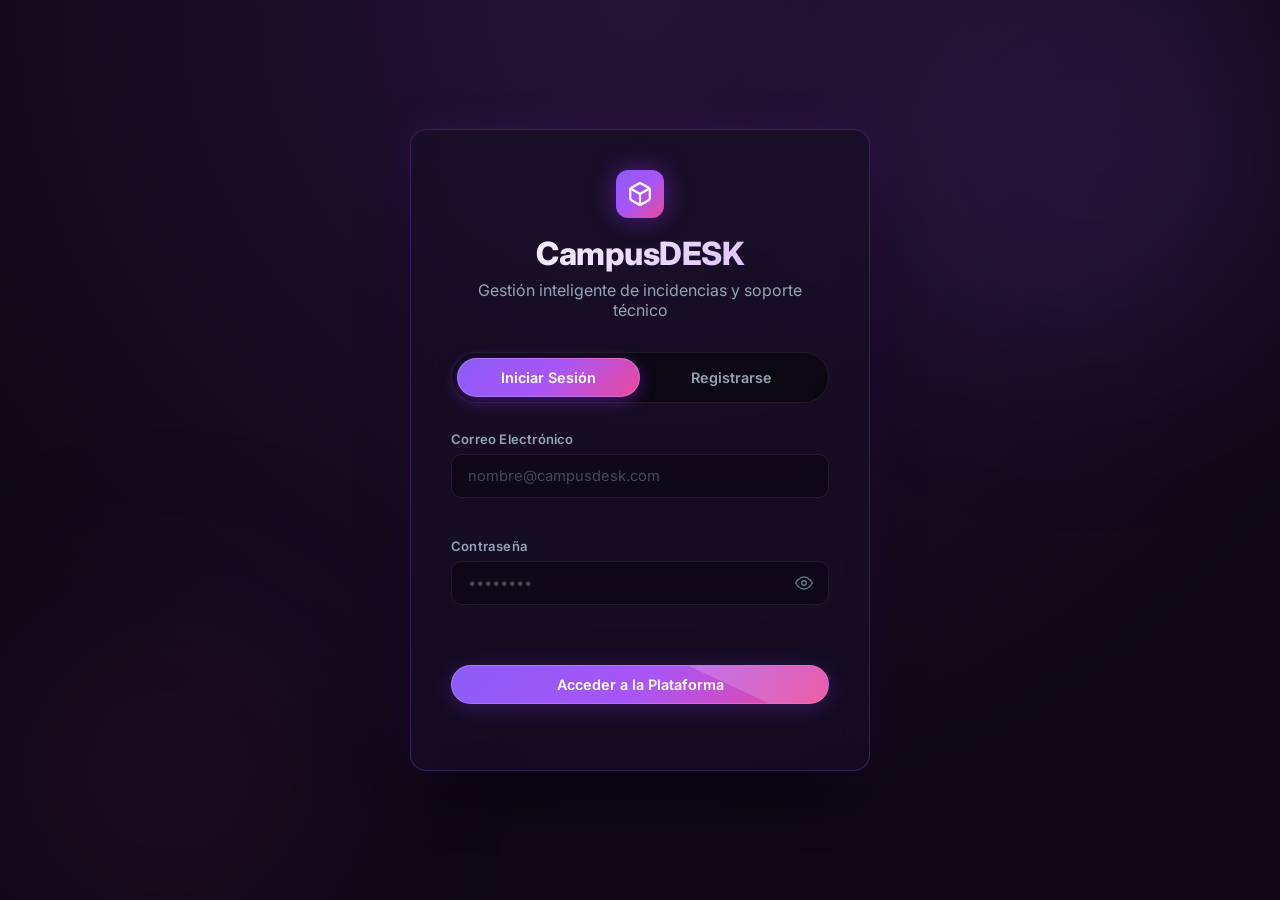
==== commit 9eed0609: "style, feat and fix: con css, js and html" ====
--- a/Fronted/admin.html
+++ b/Fronted/admin.html
@@ -14,33 +14,12 @@
     <div class="purple-orb orb-1"></div>
     <div class="purple-orb orb-2"></div>
 
-    <!-- Mobile Topbar -->
-    <div class="mobile-topbar">
-        <div class="mobile-brand">
-            <div class="brand-icon" style="width: 30px; height: 30px;">
-                <svg width="16" height="16" viewBox="0 0 24 24" fill="none" stroke="white" stroke-width="2" stroke-linecap="round" stroke-linejoin="round">
-                    <path d="M21 16V8a2 2 0 0 0-1-1.73l-7-4a2 2 0 0 0-2 0l-7 4A2 2 0 0 0 3 8v8a2 2 0 0 0 1 1.73l7 4a2 2 0 0 0 2 0l7-4A2 2 0 0 0 21 16z"></path>
-                    <polyline points="3.27 6.96 12 12.01 20.73 6.96"></polyline>
-                    <line x1="12" y1="22.08" x2="12" y2="12"></line>
-                </svg>
-            </div>
-            <span style="font-weight: 700; font-size: 1.15rem;">CampusDESK</span>
-        </div>
-        <button class="btn-mobile-toggle" id="btn-mobile-menu" aria-label="Abrir menú de navegación" aria-expanded="false">
-            <svg width="22" height="22" viewBox="0 0 24 24" fill="none" stroke="currentColor" stroke-width="2" stroke-linecap="round" stroke-linejoin="round">
-                <line x1="3" y1="12" x2="21" y2="12"></line>
-                <line x1="3" y1="6" x2="21" y2="6"></line>
-                <line x1="3" y1="18" x2="21" y2="18"></line>
-            </svg>
-        </button>
-    </div>
-
     <div class="app-container">
         <!-- Sidebar -->
         <aside class="sidebar" id="sidebar">
             <div class="brand">
                 <div class="brand-icon">
-                    <svg width="18" height="18" viewBox="0 0 24 24" fill="none" stroke="white" stroke-width="2" stroke-linecap="round" stroke-linejoin="round">
+                    <svg width="20" height="20" viewBox="0 0 24 24" fill="none" stroke="white" stroke-width="2" stroke-linecap="round" stroke-linejoin="round">
                         <path d="M21 16V8a2 2 0 0 0-1-1.73l-7-4a2 2 0 0 0-2 0l-7 4A2 2 0 0 0 3 8v8a2 2 0 0 0 1 1.73l7 4a2 2 0 0 0 2 0l7-4A2 2 0 0 0 21 16z"></path>
                         <polyline points="3.27 6.96 12 12.01 20.73 6.96"></polyline>
                         <line x1="12" y1="22.08" x2="12" y2="12"></line>
@@ -50,7 +29,7 @@
             </div>
 
             <a href="tickets.html?action=new" class="btn-new-ticket">
-                <svg width="16" height="16" viewBox="0 0 24 24" fill="none" stroke="currentColor" stroke-width="2" stroke-linecap="round" stroke-linejoin="round"><line x1="12" y1="5" x2="12" y2="19"></line><line x1="5" y1="12" x2="19" y2="12"></line></svg>
+                <svg width="18" height="18" viewBox="0 0 24 24" fill="none" stroke="currentColor" stroke-width="2" stroke-linecap="round" stroke-linejoin="round"><line x1="12" y1="5" x2="12" y2="19"></line><line x1="5" y1="12" x2="19" y2="12"></line></svg>
                 Nuevo Ticket
             </a>
 
@@ -100,7 +79,10 @@
         <main class="main-content">
             <header class="top-header">
                 <div class="header-title">
-                    <h2>Directorio de Técnicos y Personal</h2>
+                    <button type="button" class="btn-mobile-nav" aria-label="Abrir menú de navegación">
+                        <svg width="20" height="20" viewBox="0 0 24 24" fill="none" stroke="currentColor" stroke-width="2" stroke-linecap="round" stroke-linejoin="round"><line x1="3" y1="12" x2="21" y2="12"></line><line x1="3" y1="6" x2="21" y2="6"></line><line x1="3" y1="18" x2="21" y2="18"></line></svg>
+                    </button>
+                    <h2>Directorio de Personal</h2>
                 </div>
             </header>
 
@@ -110,78 +92,85 @@
                         <table class="tickets-table">
                             <thead>
                                 <tr>
-                                    <th style="width: 80px;">ID</th>
+                                    <th>ID</th>
                                     <th>Nombre Completo</th>
                                     <th>Correo Electrónico</th>
-                                    <th>Rol</th>
+                                    <th style="text-align: right; padding-right: 1.5rem;">Acciones</th>
                                 </tr>
                             </thead>
                             <tbody id="users-tbody">
-                                <!-- Filas JS -->
+                                <!-- JS injected -->
                             </tbody>
                         </table>
                     </div>
+                    
+                    <div id="loading-indicator" class="text-center" style="padding: 3rem;">
+                        <span class="spinner" style="width: 32px; height: 32px;"></span>
+                    </div>
 
                     <div id="empty-state" class="empty-state hidden">
-                        <svg viewBox="0 0 24 24" fill="none" stroke="currentColor" stroke-width="1.5" stroke-linecap="round" stroke-linejoin="round">
+                        <svg width="56" height="56" viewBox="0 0 24 24" fill="none" stroke="currentColor" stroke-width="1.8" stroke-linecap="round" stroke-linejoin="round">
                             <path d="M17 21v-2a4 4 0 0 0-4-4H5a4 4 0 0 0-4 4v2"></path>
                             <circle cx="9" cy="7" r="4"></circle>
                             <path d="M23 21v-2a4 4 0 0 0-3-3.87"></path>
                             <path d="M16 3.13a4 4 0 0 1 0 7.75"></path>
                         </svg>
-                        <h3>No hay técnicos registrados</h3>
-                        <p class="text-muted mt-1">Actualmente no existen usuarios con el rol de técnico disponibles.</p>
+                        <h3>No se encontraron usuarios</h3>
+                        <p class="text-muted">No se encontraron usuarios registrados en la plataforma.</p>
                     </div>
                 </div>
             </div>
         </main>
     </div>
 
-    <script type="module">
-        import { API } from './js/api.js';
-        import { checkAdminAccess } from './js/auth.js';
-        import { showToast, setupModal, escapeHTML, renderSkeletonTable } from './js/ui.js';
+    <!-- Modal Gestión de Roles -->
+    <div class="modal-overlay" id="modal-roles">
+        <div class="modal" style="max-width: 480px;">
+            <div class="modal-header">
+                <h3 class="modal-title">Gestionar Roles de Usuario</h3>
+                <button type="button" class="btn-close" id="btn-close-roles" aria-label="Cerrar modal">&times;</button>
+            </div>
+            <div class="modal-body">
+                <div style="margin-bottom: 1.25rem;">
+                    <p style="font-weight: 600; font-size: 1.05rem;" id="modal-user-name">-</p>
+                    <p class="text-muted" style="font-size: 0.85rem;" id="modal-user-email">-</p>
+                </div>
+                
+                <label class="form-label mb-2">Roles Asignados:</label>
+                <div class="roles-checklist" style="display: flex; flex-direction: column; gap: 10px; margin-bottom: 1.25rem;">
+                    <label class="role-option-card">
+                        <input type="checkbox" id="role-chk-user" value="USER">
+                        <div class="role-option-info">
+                            <div class="role-title">USER <span class="badge" style="background: rgba(52, 211, 153, 0.15); color: #34d399; margin-left: 6px;">Solicitante</span></div>
+                            <small class="text-muted">Crear y dar seguimiento a sus solicitudes de soporte</small>
+                        </div>
+                    </label>
+                    
+                    <label class="role-option-card">
+                        <input type="checkbox" id="role-chk-tech" value="TECHNICIAN">
+                        <div class="role-option-info">
+                            <div class="role-title" style="color: #38bdf8;">TECHNICIAN <span class="badge" style="background: rgba(56, 189, 248, 0.15); color: #38bdf8; margin-left: 6px;">Técnico</span></div>
+                            <small class="text-muted">Atender tickets asignados, avanzar estados y comentar</small>
+                        </div>
+                    </label>
+                    
+                    <label class="role-option-card">
+                        <input type="checkbox" id="role-chk-admin" value="ADMIN">
+                        <div class="role-option-info">
+                            <div class="role-title" style="color: #c084fc;">ADMIN <span class="badge" style="background: rgba(168, 85, 247, 0.15); color: #c084fc; margin-left: 6px;">Administrador</span></div>
+                            <small class="text-muted">Control total: asignar técnicos, gestionar personal y métricas</small>
+                        </div>
+                    </label>
+                </div>
+                <div id="roles-error-msg" class="text-danger hidden" style="font-size: 0.85rem; color: #f87171; margin-bottom: 0.5rem;"></div>
+            </div>
+            <div class="modal-footer">
+                <button type="button" class="btn btn-secondary" id="btn-cancel-roles">Cancelar</button>
+                <button type="button" class="btn btn-primary" id="btn-save-roles">Guardar Cambios</button>
+            </div>
+        </div>
+    </div>
 
-        checkAdminAccess();
-        setupModal();
-
-        async function loadUsers() {
-            const tbody = document.getElementById('users-tbody');
-            const empty = document.getElementById('empty-state');
-
-            empty.classList.add('hidden');
-            renderSkeletonTable(tbody, 4, 4);
-
-            try {
-                const techs = await API.getTechnicians();
-                tbody.innerHTML = '';
-                
-                if (!techs || techs.length === 0) {
-                    empty.classList.remove('hidden');
-                } else {
-                    techs.forEach(u => {
-                        const tr = document.createElement('tr');
-                        tr.innerHTML = `
-                            <td style="font-weight: 700; color: var(--accent-light);">#${u.id}</td>
-                            <td style="font-weight: 600;">${escapeHTML(u.firstName)} ${escapeHTML(u.lastName)}</td>
-                            <td style="color: var(--text-secondary);">${escapeHTML(u.email)}</td>
-                            <td>
-                                <span class="badge" style="background: rgba(6, 182, 212, 0.15); color: #22d3ee; border: 1px solid rgba(6, 182, 212, 0.35);">
-                                    Técnico
-                                </span>
-                            </td>
-                        `;
-                        tbody.appendChild(tr);
-                    });
-                }
-            } catch (error) {
-                tbody.innerHTML = '';
-                showToast(error.message, 'error');
-                empty.classList.remove('hidden');
-            }
-        }
-
-        document.addEventListener('DOMContentLoaded', loadUsers);
-    </script>
+    <script type="module" src="js/admin.js"></script>
 </body>
 </html>
--- a/Fronted/css/variables.css
+++ b/Fronted/css/variables.css
@@ -1,82 +1,65 @@
 :root {
-  /* Fondo general */
-  --bg-page: #0f0a17;
-  --bg-page-gradient: radial-gradient(circle at 15% 15%, #2d123d 0%, #11071d 50%, #08030e 100%);
+  /* Fondo general - Deep dark violet con iluminación ambiental */
+  --bg-page: #0d0814;
+  --bg-page-gradient: radial-gradient(circle at 50% 0%, #251336 0%, #0d0814 75%);
   
-  /* Layout */
-  --bg-sidebar: rgba(8, 5, 12, 0.95);
-  --bg-main: linear-gradient(145deg, rgba(20, 12, 30, 0.85) 0%, rgba(12, 6, 18, 0.92) 100%);
-  --bg-card: rgba(18, 12, 28, 0.72);
-  --bg-card-hover: rgba(28, 18, 44, 0.85);
-  --bg-card-solid: #170e24;
-  --bg-input: rgba(6, 3, 10, 0.65);
+  /* Layout y Glassmorphism */
+  --bg-sidebar: #090510;
+  --bg-main: linear-gradient(145deg, #120a1d 0%, #1b0e2b 100%);
+  --bg-card: rgba(23, 14, 38, 0.72);
+  --bg-card-hover: rgba(35, 20, 58, 0.85);
+  --bg-glass-subtle: rgba(255, 255, 255, 0.035);
+  --bg-input: rgba(12, 7, 20, 0.65);
+  --bg-input-focus: rgba(18, 10, 32, 0.85);
   
-  /* Acentos y brillos */
+  /* Acentos y brillos morados modernos */
   --accent: #9b30ff;
-  --accent-light: #b45cfb;
-  --accent-hover: #aa4bf8;
-  --accent-gradient: linear-gradient(135deg, #9b30ff 0%, #d946ef 100%);
+  --accent-primary: #9b30ff;
+  --accent-hover: #b046ff;
+  --accent-light: #c084fc;
+  --accent-dark: #6b21a8;
+  --accent-gradient: linear-gradient(135deg, #8b5cf6 0%, #a855f7 50%, #ec4899 100%);
+  --accent-gradient-subtle: linear-gradient(135deg, rgba(139, 92, 246, 0.2) 0%, rgba(236, 72, 153, 0.15) 100%);
   --accent-glow: 0 0 25px rgba(155, 48, 255, 0.45);
-  --accent-glow-subtle: 0 0 15px rgba(155, 48, 255, 0.25);
-  --accent-border-glow: 0 0 0 1px rgba(155, 48, 255, 0.45);
+  --accent-glow-subtle: 0 4px 20px rgba(155, 48, 255, 0.25);
+  --accent-glow-strong: 0 0 35px rgba(168, 85, 247, 0.65);
+  
+  /* Sombras Glass */
+  --card-shadow: 0 14px 38px -10px rgba(0, 0, 0, 0.65), 0 0 0 1px rgba(255, 255, 255, 0.05);
+  --card-shadow-hover: 0 20px 48px -10px rgba(0, 0, 0, 0.75), 0 0 28px rgba(155, 48, 255, 0.25), 0 0 0 1px rgba(168, 85, 247, 0.35);
+  --modal-shadow: 0 30px 70px -15px rgba(0, 0, 0, 0.85), 0 0 35px rgba(155, 48, 255, 0.2);
   
   /* Textos */
-  --text-primary: #ffffff;
-  --text-secondary: #a1a1aa;
-  --text-muted: #71717a;
+  --text-primary: #f8fafc;
+  --text-secondary: #94a3b8;
+  --text-muted: #64748b;
+  --text-inverse: #090510;
   
   /* Bordes */
   --border: rgba(255, 255, 255, 0.08);
-  --border-light: rgba(255, 255, 255, 0.14);
-  --border-focus: rgba(155, 48, 255, 0.65);
-  
-  /* Sombras Glassmorphism */
-  --shadow-sm: 0 4px 12px rgba(0, 0, 0, 0.25);
-  --shadow-md: 0 10px 25px -5px rgba(0, 0, 0, 0.45), 0 8px 10px -6px rgba(0, 0, 0, 0.3);
-  --shadow-lg: 0 20px 40px -10px rgba(0, 0, 0, 0.6), 0 0 25px rgba(155, 48, 255, 0.15);
-  --shadow-glow: 0 0 35px rgba(155, 48, 255, 0.25);
+  --border-subtle: rgba(255, 255, 255, 0.04);
+  --border-hover: rgba(168, 85, 247, 0.45);
+  --border-focus: rgba(168, 85, 247, 0.75);
   
   /* Estados (Tickets) */
-  --color-opened: #3b82f6;        /* Azul */
-  --color-opened-bg: rgba(59, 130, 246, 0.14);
-  --color-opened-border: rgba(59, 130, 246, 0.35);
-  
-  --color-assigned: #8b5cf6;      /* Violeta */
-  --color-assigned-bg: rgba(139, 92, 246, 0.14);
-  --color-assigned-border: rgba(139, 92, 246, 0.35);
-  
-  --color-in_process: #f59e0b;    /* Ambar */
-  --color-in_process-bg: rgba(245, 158, 11, 0.14);
-  --color-in_process-border: rgba(245, 158, 11, 0.35);
-  
-  --color-resolved: #10b981;      /* Esmeralda */
-  --color-resolved-bg: rgba(16, 185, 129, 0.14);
-  --color-resolved-border: rgba(16, 185, 129, 0.35);
-  
-  --color-closed: #6b7280;        /* Gris */
-  --color-closed-bg: rgba(107, 114, 128, 0.14);
-  --color-closed-border: rgba(107, 114, 128, 0.35);
+  --color-opened: #38bdf8;      /* Azul cian moderno */
+  --color-assigned: #a78bfa;    /* Violeta claro */
+  --color-in_process: #fbbf24;  /* Ámbar radiante */
+  --color-resolved: #34d399;    /* Esmeralda */
+  --color-closed: #94a3b8;      /* Pizarra fría */
   
   /* Prioridades */
-  --color-low: #10b981;
-  --color-low-bg: rgba(16, 185, 129, 0.12);
-  --color-medium: #f59e0b;
-  --color-medium-bg: rgba(245, 158, 11, 0.12);
-  --color-high: #f97316;
-  --color-high-bg: rgba(249, 115, 22, 0.12);
-  --color-critic: #ef4444;
-  --color-critic-bg: rgba(239, 68, 68, 0.15);
+  --color-low: #34d399;         /* Verde */
+  --color-medium: #fbbf24;      /* Ámbar */
+  --color-high: #fb923c;        /* Naranja */
+  --color-critic: #f87171;      /* Rojo coral */
   
   /* Roles */
-  --color-role-admin: #ec4899;
-  --color-role-tech: #06b6d4;
-  --color-role-user: #8b5cf6;
-
-  /* Shimmer / Skeleton */
-  --shimmer-base: rgba(255, 255, 255, 0.04);
-  --shimmer-shine: rgba(255, 255, 255, 0.12);
+  --role-admin: #c084fc;        /* Violeta Admin */
+  --role-technician: #38bdf8;   /* Azul Técnico */
+  --role-user: #34d399;         /* Esmeralda Usuario */
   
-  /* Tipografía y radios */
+  /* Tipografía y bordes */
   --font-family: 'Inter', system-ui, -apple-system, BlinkMacSystemFont, 'Segoe UI', Roboto, sans-serif;
   --radius-xs: 6px;
   --radius-sm: 10px;
@@ -84,9 +67,8 @@
   --radius-lg: 24px;
   --radius-full: 9999px;
   
-  /* Transiciones */
-  --transition-fast: 0.15s cubic-bezier(0.4, 0, 0.2, 1);
-  --transition-normal: 0.25s cubic-bezier(0.4, 0, 0.2, 1);
-  --transition-smooth: 0.35s cubic-bezier(0.16, 1, 0.3, 1);
-  --transition-spring: 0.4s cubic-bezier(0.175, 0.885, 0.32, 1.275);
+  /* Animaciones y Transiciones */
+  --transition-fast: 0.18s cubic-bezier(0.4, 0, 0.2, 1);
+  --transition-normal: 0.28s cubic-bezier(0.4, 0, 0.2, 1);
+  --transition-bounce: 0.4s cubic-bezier(0.34, 1.56, 0.64, 1);
 }
--- a/Fronted/css/base.css
+++ b/Fronted/css/base.css
@@ -4,52 +4,42 @@
   box-sizing: border-box;
 }
 
-html {
-  font-size: 16px;
-  scroll-behavior: smooth;
+html, body {
+  height: 100%;
 }
 
 body {
   font-family: var(--font-family);
-  background: var(--bg-page);
-  background-image: var(--bg-page-gradient);
-  background-attachment: fixed;
+  background: var(--bg-page-gradient);
+  background-color: var(--bg-page);
   color: var(--text-primary);
   min-height: 100vh;
   display: flex;
   overflow-x: hidden;
-  line-height: 1.5;
   -webkit-font-smoothing: antialiased;
   -moz-osx-font-smoothing: grayscale;
 }
 
-/* Accesibilidad: Foco visible */
-:focus-visible {
-  outline: 2px solid var(--accent);
-  outline-offset: 2px;
-  box-shadow: 0 0 10px rgba(155, 48, 255, 0.5);
-}
-
-/* Scrollbar moderno */
+/* Scrollbar styling */
 ::-webkit-scrollbar {
-  width: 7px;
-  height: 7px;
+  width: 8px;
+  height: 8px;
 }
 ::-webkit-scrollbar-track {
-  background: rgba(0, 0, 0, 0.2);
+  background: rgba(0, 0, 0, 0.25); 
 }
 ::-webkit-scrollbar-thumb {
-  background: rgba(255, 255, 255, 0.12);
+  background: rgba(255, 255, 255, 0.14); 
   border-radius: var(--radius-full);
 }
 ::-webkit-scrollbar-thumb:hover {
-  background: rgba(155, 48, 255, 0.4);
+  background: rgba(168, 85, 247, 0.5); 
 }
 
 a {
   color: var(--text-primary);
   text-decoration: none;
-  transition: color var(--transition-fast);
+  transition: var(--transition-normal);
 }
 
 ul {
@@ -62,6 +52,7 @@
   background: none;
   font-family: inherit;
   color: inherit;
+  outline: none;
 }
 
 input, textarea, select {
@@ -69,73 +60,22 @@
   color: inherit;
 }
 
-/* Layout App (Sidebar + Main) */
-.app-container {
+/* Accesibilidad: Foco visible universal */
+:focus-visible {
+  outline: 2px solid var(--accent);
+  outline-offset: 3px;
+  border-radius: var(--radius-xs);
+}
+
+/* Layout App (Sidebar + Main) - Soporta tanto .app-container como .app-layout */
+.app-container,
+.app-layout {
   display: flex;
   width: 100vw;
   height: 100vh;
   overflow: hidden;
   position: relative;
-}
-
-/* Mobile Header Topbar (visible en <= 900px) */
-.mobile-topbar {
-  display: none;
-  align-items: center;
-  justify-content: space-between;
-  padding: 1rem 1.25rem;
-  background: rgba(10, 6, 16, 0.85);
-  backdrop-filter: blur(15px);
-  -webkit-backdrop-filter: blur(15px);
-  border-bottom: 1px solid var(--border);
-  position: fixed;
-  top: 0;
-  left: 0;
-  right: 0;
-  z-index: 100;
-}
-
-.mobile-brand {
-  display: flex;
-  align-items: center;
-  gap: 10px;
-}
-
-.btn-mobile-toggle {
-  width: 40px;
-  height: 40px;
-  display: flex;
-  align-items: center;
-  justify-content: center;
-  border-radius: var(--radius-sm);
-  background: rgba(255, 255, 255, 0.05);
-  border: 1px solid var(--border);
-  color: var(--text-primary);
-  transition: all var(--transition-fast);
-}
-
-.btn-mobile-toggle:hover {
-  background: rgba(155, 48, 255, 0.2);
-  border-color: var(--accent);
-}
-
-/* Sidebar Drawer Backdrop para Móvil */
-.sidebar-backdrop {
-  display: none;
-  position: fixed;
-  inset: 0;
-  background: rgba(0, 0, 0, 0.7);
-  backdrop-filter: blur(6px);
-  -webkit-backdrop-filter: blur(6px);
-  z-index: 150;
-  opacity: 0;
-  pointer-events: none;
-  transition: opacity var(--transition-normal);
-}
-
-.sidebar-backdrop.active {
-  opacity: 1;
-  pointer-events: auto;
+  z-index: 1;
 }
 
 /* Main Content Area */
@@ -147,20 +87,19 @@
   margin-bottom: 14px;
   margin-right: 14px;
   border: 1px solid var(--border);
-  border-right: none;
-  box-shadow: -10px 0 35px rgba(0, 0, 0, 0.55);
+  box-shadow: -10px 0 35px rgba(0, 0, 0, 0.6);
   display: flex;
   flex-direction: column;
   overflow: hidden;
-  backdrop-filter: blur(25px);
-  -webkit-backdrop-filter: blur(25px);
-  animation: pageEnter 0.45s cubic-bezier(0.16, 1, 0.3, 1) forwards;
+  min-width: 0;
+  position: relative;
 }
 
 .content-scroll {
   flex: 1;
   overflow-y: auto;
-  padding: 2rem 2.25rem;
+  padding: 2rem;
+  scroll-behavior: smooth;
 }
 
 /* Header */
@@ -168,125 +107,174 @@
   display: flex;
   justify-content: space-between;
   align-items: center;
-  padding: 1.25rem 2.25rem;
+  padding: 1.25rem 2rem;
   border-bottom: 1px solid var(--border);
-  background: rgba(14, 8, 22, 0.4);
+  background: rgba(14, 9, 23, 0.5);
+  backdrop-filter: blur(14px);
+  -webkit-backdrop-filter: blur(14px);
+  z-index: 5;
+}
+
+.header-title {
+  display: flex;
+  align-items: center;
+  gap: 1rem;
 }
 
 .header-title h2 {
-  font-size: 1.5rem;
+  font-size: 1.45rem;
   font-weight: 700;
-  letter-spacing: -0.02em;
-  background: linear-gradient(135deg, #ffffff 40%, #c084fc 100%);
+  letter-spacing: -0.4px;
+  line-height: 1.3;
+  background: linear-gradient(135deg, #ffffff 0%, #e2e8f0 100%);
   -webkit-background-clip: text;
   -webkit-text-fill-color: transparent;
 }
 
-.header-actions {
-  display: flex;
-  align-items: center;
-  gap: 0.75rem;
-}
-
-/* Tipografía */
-h1, h2, h3, h4, h5, h6 {
-  font-weight: 600;
-  line-height: 1.25;
-  color: var(--text-primary);
-}
-
 .text-muted {
   color: var(--text-secondary);
 }
 
-/* Orbes decorativos animados */
+/* Botón Hamburguesa móvil */
+.btn-mobile-nav {
+  display: none;
+  align-items: center;
+  justify-content: center;
+  width: 38px;
+  height: 38px;
+  border-radius: var(--radius-sm);
+  background: rgba(255, 255, 255, 0.05);
+  border: 1px solid var(--border);
+  color: var(--text-primary);
+  margin-right: 0.5rem;
+  transition: var(--transition-fast);
+}
+
+.btn-mobile-nav:hover {
+  background: rgba(155, 48, 255, 0.15);
+  border-color: var(--border-hover);
+  color: var(--accent-light);
+}
+
+/* Telón / Backdrop de sidebar móvil */
+.sidebar-backdrop {
+  display: none;
+  position: fixed;
+  inset: 0;
+  background: rgba(0, 0, 0, 0.75);
+  backdrop-filter: blur(4px);
+  -webkit-backdrop-filter: blur(4px);
+  z-index: 99;
+  opacity: 0;
+  pointer-events: none;
+  transition: opacity 0.3s ease;
+}
+
+.sidebar-backdrop.active {
+  opacity: 1;
+  pointer-events: auto;
+}
+
+/* Orbes decorativos ambientales */
+@keyframes orbFloat {
+  0%, 100% {
+    transform: translate(0, 0) scale(1);
+  }
+  50% {
+    transform: translate(-35px, 35px) scale(1.15);
+  }
+}
+
+@keyframes orbFloatAlt {
+  0%, 100% {
+    transform: translate(0, 0) scale(1);
+  }
+  50% {
+    transform: translate(40px, -30px) scale(1.1);
+  }
+}
+
 .purple-orb {
   position: fixed;
   border-radius: 50%;
-  filter: blur(70px);
-  z-index: -1;
+  filter: blur(90px);
+  z-index: 0;
   pointer-events: none;
-  opacity: 0.55;
-  transition: opacity 1s ease;
-}
-
-.orb-1 {
-  width: 500px;
-  height: 500px;
-  top: -120px;
-  right: -120px;
-  background: radial-gradient(circle, rgba(168, 85, 247, 0.28) 0%, rgba(139, 92, 246, 0.12) 45%, rgba(0,0,0,0) 70%);
-  animation: floatOrb1 16s ease-in-out infinite alternate;
-}
-
-.orb-2 {
-  width: 550px;
-  height: 550px;
-  bottom: -150px;
-  left: -150px;
-  background: radial-gradient(circle, rgba(217, 70, 239, 0.22) 0%, rgba(155, 48, 255, 0.08) 50%, rgba(0,0,0,0) 75%);
-  animation: floatOrb2 20s ease-in-out infinite alternate;
-}
-
-@keyframes floatOrb1 {
-  0% { transform: translate(0, 0) scale(1); }
-  50% { transform: translate(-40px, 30px) scale(1.08); }
-  100% { transform: translate(30px, -20px) scale(0.95); }
-}
-
-@keyframes floatOrb2 {
-  0% { transform: translate(0, 0) scale(1); }
-  50% { transform: translate(50px, -40px) scale(1.12); }
-  100% { transform: translate(-30px, 20px) scale(0.92); }
-}
-
-@keyframes pageEnter {
-  from {
-    opacity: 0;
-    transform: translateY(8px);
-  }
-  to {
-    opacity: 1;
-    transform: translateY(0);
-  }
-}
-
-/* Responsive */
-@media (max-width: 900px) {
-  .app-container {
-    flex-direction: column;
-  }
-  
-  .mobile-topbar {
-    display: flex;
+  opacity: 0.6;
+}
+
+.orb-1 { 
+  width: 580px;
+  height: 580px;
+  top: -140px; 
+  right: -100px;
+  background: radial-gradient(circle, rgba(168, 85, 247, 0.25) 0%, rgba(139, 92, 246, 0.08) 55%, rgba(0,0,0,0) 75%);
+  animation: orbFloat 16s ease-in-out infinite alternate;
+}
+
+.orb-2 { 
+  width: 520px;
+  height: 520px;
+  bottom: -130px; 
+  left: -90px;
+  background: radial-gradient(circle, rgba(236, 72, 153, 0.18) 0%, rgba(147, 51, 234, 0.07) 50%, rgba(0,0,0,0) 75%);
+  animation: orbFloatAlt 20s ease-in-out infinite alternate-reverse;
+}
+
+/* Responsive & Mobile Drawer */
+@media (max-width: 860px) {
+  .btn-mobile-nav {
+    display: inline-flex;
   }
   
   .sidebar-backdrop {
     display: block;
   }
   
+  .app-container,
+  .app-layout {
+    flex-direction: column;
+    height: 100vh;
+  }
+
+  .sidebar {
+    position: fixed;
+    top: 0;
+    bottom: 0;
+    left: 0;
+    width: 280px;
+    height: 100%;
+    z-index: 100;
+    transform: translateX(-100%);
+    box-shadow: 10px 0 30px rgba(0, 0, 0, 0.7);
+    transition: transform 0.3s cubic-bezier(0.4, 0, 0.2, 1);
+  }
+
+  .sidebar.open {
+    transform: translateX(0);
+  }
+
   .main-content {
-    border-radius: var(--radius-md) var(--radius-md) 0 0;
-    margin: 64px 0 0 0;
-    border-right: 1px solid var(--border);
-    height: calc(100vh - 64px);
-  }
-  
+    border-radius: 0;
+    margin: 0;
+    height: 100%;
+  }
+
+  .top-header {
+    padding: 1rem 1.25rem;
+  }
+
   .content-scroll {
     padding: 1.25rem 1rem;
   }
-  
-  .top-header {
-    padding: 1rem 1.25rem;
-  }
-}
-
-/* Respeto estricto a prefers-reduced-motion */
+}
+
+/* Accesibilidad: Respetar prefers-reduced-motion */
 @media (prefers-reduced-motion: reduce) {
-  *, ::before, ::after {
-    animation-duration: 0.01ms !important;
+  *, *::before, *::after {
+    animation-duration: 0.001ms !important;
     animation-iteration-count: 1 !important;
-    transition-duration: 0.01ms !important;
+    transition-duration: 0.001ms !important;
     scroll-behavior: auto !important;
   }
   .purple-orb {
--- a/Fronted/css/components.css
+++ b/Fronted/css/components.css
@@ -1,19 +1,16 @@
-/* ==========================================================
-   CampusDESK - Components CSS (Glassmorphism & Micro-interactions)
-   ========================================================== */
-
-/* Sidebar */
+/* ==============================================================================
+   SIDEBAR
+   ============================================================================== */
 .sidebar {
-  width: 270px;
+  width: 260px;
   background: var(--bg-sidebar);
   display: flex;
   flex-direction: column;
   padding: 1.5rem;
   border-right: 1px solid var(--border);
-  transition: transform var(--transition-smooth);
-  z-index: 160;
-  backdrop-filter: blur(20px);
-  -webkit-backdrop-filter: blur(20px);
+  z-index: 10;
+  transition: transform var(--transition-normal);
+  user-select: none;
 }
 
 .brand {
@@ -21,7 +18,7 @@
   align-items: center;
   gap: 12px;
   margin-bottom: 2rem;
-  padding: 0.25rem;
+  text-decoration: none;
 }
 
 .brand-icon {
@@ -33,60 +30,64 @@
   align-items: center;
   justify-content: center;
   box-shadow: var(--accent-glow);
-  transition: transform var(--transition-spring);
+  transition: transform var(--transition-bounce);
+  flex-shrink: 0;
 }
 
 .brand:hover .brand-icon {
-  transform: rotate(5deg) scale(1.05);
+  transform: rotate(8deg) scale(1.08);
 }
 
 .brand-text {
-  font-size: 1.3rem;
+  font-size: 1.25rem;
   font-weight: 700;
-  letter-spacing: -0.03em;
-  background: linear-gradient(135deg, #ffffff 40%, #c084fc 100%);
+  letter-spacing: -0.5px;
+  background: linear-gradient(135deg, #ffffff 0%, #d8b4fe 100%);
   -webkit-background-clip: text;
   -webkit-text-fill-color: transparent;
 }
 
 .btn-new-ticket {
-  display: flex;
+  display: inline-flex;
   align-items: center;
   justify-content: center;
   gap: 10px;
   width: 100%;
-  padding: 12px 16px;
-  background: var(--accent-gradient);
-  border: 1px solid rgba(255, 255, 255, 0.2);
+  padding: 12px 18px;
+  background: linear-gradient(135deg, rgba(155, 48, 255, 0.2) 0%, rgba(192, 38, 211, 0.15) 100%);
+  border: 1px solid rgba(168, 85, 247, 0.4);
   border-radius: var(--radius-full);
   color: var(--text-primary);
   font-weight: 600;
   font-size: 0.92rem;
-  transition: all var(--transition-normal);
   margin-bottom: 2rem;
-  box-shadow: 0 4px 15px rgba(155, 48, 255, 0.35);
+  box-shadow: 0 4px 16px rgba(0, 0, 0, 0.25);
   position: relative;
   overflow: hidden;
+  transition: all var(--transition-normal);
 }
 
 .btn-new-ticket::after {
   content: '';
   position: absolute;
-  top: 0;
-  left: -100%;
-  width: 50%;
-  height: 100%;
-  background: linear-gradient(90deg, transparent, rgba(255, 255, 255, 0.25), transparent);
-  transition: 0.5s;
+  top: -50%;
+  left: -50%;
+  width: 200%;
+  height: 200%;
+  background: linear-gradient(60deg, transparent, rgba(255, 255, 255, 0.12), transparent);
+  transform: rotate(25deg) translateY(-100%);
+  transition: transform 0.6s ease;
 }
 
 .btn-new-ticket:hover {
+  border-color: rgba(168, 85, 247, 0.8);
+  background: linear-gradient(135deg, rgba(155, 48, 255, 0.35) 0%, rgba(192, 38, 211, 0.25) 100%);
   transform: translateY(-2px);
-  box-shadow: 0 8px 25px rgba(155, 48, 255, 0.5);
+  box-shadow: 0 8px 24px rgba(155, 48, 255, 0.35);
 }
 
 .btn-new-ticket:hover::after {
-  left: 120%;
+  transform: rotate(25deg) translateY(100%);
 }
 
 .nav-section {
@@ -98,15 +99,15 @@
   text-transform: uppercase;
   color: var(--text-muted);
   font-weight: 700;
-  letter-spacing: 0.08em;
+  letter-spacing: 0.8px;
   margin-bottom: 0.65rem;
-  padding-left: 0.65rem;
+  padding-left: 14px;
 }
 
 .nav-menu {
   display: flex;
   flex-direction: column;
-  gap: 5px;
+  gap: 6px;
 }
 
 .nav-item {
@@ -116,56 +117,51 @@
   padding: 10px 14px;
   border-radius: var(--radius-sm);
   color: var(--text-secondary);
+  font-weight: 500;
   font-size: 0.92rem;
-  font-weight: 500;
   transition: all var(--transition-fast);
+  border: 1px solid transparent;
   position: relative;
 }
 
+.nav-item svg {
+  width: 18px;
+  height: 18px;
+  transition: transform var(--transition-fast);
+  flex-shrink: 0;
+}
+
 .nav-item:hover {
-  background: rgba(255, 255, 255, 0.06);
   color: var(--text-primary);
-  transform: translateX(3px);
+  background: rgba(255, 255, 255, 0.05);
+  transform: translateX(4px);
+  border-color: rgba(255, 255, 255, 0.06);
+}
+
+.nav-item:hover svg {
+  transform: scale(1.12);
+  color: var(--accent-light);
 }
 
 .nav-item.active {
-  background: rgba(155, 48, 255, 0.15);
-  color: var(--text-primary);
-  font-weight: 600;
-  border: 1px solid rgba(155, 48, 255, 0.3);
-  box-shadow: 0 2px 10px rgba(155, 48, 255, 0.15);
-}
-
-.nav-item svg {
-  width: 19px;
-  height: 19px;
-  opacity: 0.75;
-  transition: transform var(--transition-fast), opacity var(--transition-fast);
-}
-
-.nav-item:hover svg,
+  color: #ffffff;
+  background: linear-gradient(90deg, rgba(155, 48, 255, 0.22) 0%, rgba(155, 48, 255, 0.06) 100%);
+  border: 1px solid rgba(168, 85, 247, 0.35);
+  box-shadow: inset 3px 0 0 var(--accent);
+  font-weight: 600;
+}
+
 .nav-item.active svg {
-  opacity: 1;
-}
-
-/* User Card in Sidebar */
+  color: var(--accent-light);
+}
+
 .user-card {
   margin-top: auto;
-  background: var(--bg-card);
-  border: 1px solid var(--border);
-  border-radius: var(--radius-md);
-  padding: 14px;
+  padding-top: 1.25rem;
+  border-top: 1px solid var(--border);
   display: flex;
   flex-direction: column;
   gap: 12px;
-  backdrop-filter: blur(15px);
-  -webkit-backdrop-filter: blur(15px);
-  transition: border-color var(--transition-fast), box-shadow var(--transition-fast);
-}
-
-.user-card:hover {
-  border-color: var(--border-light);
-  box-shadow: 0 4px 15px rgba(0, 0, 0, 0.25);
 }
 
 .user-info {
@@ -177,76 +173,67 @@
 .avatar {
   width: 40px;
   height: 40px;
-  border-radius: var(--radius-full);
+  border-radius: 50%;
   background: var(--accent-gradient);
   display: flex;
   align-items: center;
   justify-content: center;
   font-weight: 700;
-  font-size: 1.05rem;
-  color: #ffffff;
-  box-shadow: var(--accent-glow-subtle);
+  font-size: 0.95rem;
+  box-shadow: 0 4px 14px rgba(155, 48, 255, 0.4);
+  color: white;
   flex-shrink: 0;
 }
 
 .user-details {
   display: flex;
   flex-direction: column;
-  overflow: hidden;
+  min-width: 0;
 }
 
 .user-name {
-  font-weight: 600;
   font-size: 0.9rem;
+  font-weight: 600;
+  color: var(--text-primary);
   white-space: nowrap;
   overflow: hidden;
   text-overflow: ellipsis;
-  color: var(--text-primary);
 }
 
 .user-role {
-  font-size: 0.75rem;
+  font-size: 0.72rem;
   color: var(--text-secondary);
-  font-weight: 500;
+  text-transform: uppercase;
+  letter-spacing: 0.5px;
+  font-weight: 600;
 }
 
 .btn-logout {
   width: 100%;
-  padding: 9px;
-  background: rgba(255, 255, 255, 0.04);
+  padding: 8px 14px;
   border: 1px solid var(--border);
-  border-radius: var(--radius-sm);
+  border-radius: var(--radius-full);
+  color: var(--text-secondary);
   font-size: 0.85rem;
   font-weight: 500;
-  color: var(--text-secondary);
   transition: all var(--transition-fast);
+  background: rgba(0, 0, 0, 0.25);
+  display: flex;
+  align-items: center;
+  justify-content: center;
+  gap: 8px;
 }
 
 .btn-logout:hover {
-  background: rgba(239, 68, 68, 0.12);
-  color: #f87171;
-  border-color: rgba(239, 68, 68, 0.3);
+  background: rgba(239, 68, 68, 0.15);
+  color: #fca5a5;
+  border-color: rgba(239, 68, 68, 0.4);
   transform: translateY(-1px);
 }
 
-/* Responsive Drawer para móvil */
-@media (max-width: 900px) {
-  .sidebar {
-    position: fixed;
-    top: 0;
-    left: 0;
-    bottom: 0;
-    width: 280px;
-    transform: translateX(-100%);
-    box-shadow: 10px 0 30px rgba(0, 0, 0, 0.6);
-  }
-  
-  .sidebar.active {
-    transform: translateX(0);
-  }
-}
-
-/* Buttons (Píldora & Micro-interacciones) */
+/* ==============================================================================
+   BUTTONS (Pills con microinteracciones y efectos de brillo)
+   ============================================================================== */
 .btn {
   display: inline-flex;
   align-items: center;
@@ -259,69 +246,427 @@
   transition: all var(--transition-normal);
   position: relative;
   overflow: hidden;
-  text-decoration: none;
+  cursor: pointer;
+  user-select: none;
+}
+
+.btn:active:not(:disabled) {
+  transform: scale(0.97);
 }
 
 .btn:disabled {
-  opacity: 0.55;
+  opacity: 0.5;
   cursor: not-allowed;
   transform: none !important;
-  box-shadow: none !important;
 }
 
 .btn-primary {
   background: var(--accent-gradient);
   color: #ffffff;
-  box-shadow: 0 4px 15px rgba(155, 48, 255, 0.35);
-  border: 1px solid rgba(255, 255, 255, 0.15);
+  box-shadow: var(--accent-glow-subtle);
+  border: 1px solid rgba(255, 255, 255, 0.18);
+}
+
+.btn-primary::after {
+  content: '';
+  position: absolute;
+  top: -50%;
+  left: -50%;
+  width: 200%;
+  height: 200%;
+  background: linear-gradient(60deg, transparent, rgba(255, 255, 255, 0.2), transparent);
+  transform: rotate(25deg) translateY(-100%);
+  transition: transform 0.65s ease;
 }
 
 .btn-primary:hover:not(:disabled) {
-  opacity: 0.95;
   transform: translateY(-2px);
   box-shadow: 0 8px 25px rgba(155, 48, 255, 0.5);
-}
-
-.btn-primary:active:not(:disabled) {
-  transform: translateY(0);
+  filter: brightness(1.1);
+}
+
+.btn-primary:hover:not(:disabled)::after {
+  transform: rotate(25deg) translateY(100%);
 }
 
 .btn-secondary {
   background: rgba(255, 255, 255, 0.05);
   border: 1px solid var(--border);
   color: var(--text-primary);
-  backdrop-filter: blur(10px);
+  backdrop-filter: blur(8px);
 }
 
 .btn-secondary:hover:not(:disabled) {
   background: rgba(255, 255, 255, 0.1);
-  border-color: rgba(255, 255, 255, 0.2);
-  transform: translateY(-2px);
-  box-shadow: var(--shadow-sm);
-}
-
-.btn-secondary:active:not(:disabled) {
-  transform: translateY(0);
-}
-
-/* Glass Cards */
+  border-color: rgba(168, 85, 247, 0.4);
+  transform: translateY(-1px);
+  color: #ffffff;
+}
+
+.btn-danger {
+  background: rgba(239, 68, 68, 0.15);
+  border: 1px solid rgba(239, 68, 68, 0.35);
+  color: #f87171;
+}
+
+.btn-danger:hover:not(:disabled) {
+  background: rgba(239, 68, 68, 0.25);
+  border-color: rgba(239, 68, 68, 0.6);
+  color: #ffffff;
+  transform: translateY(-1px);
+}
+
+/* Efecto Ripple al hacer clic */
+.ripple {
+  position: absolute;
+  border-radius: 50%;
+  transform: scale(0);
+  animation: rippleAnimation 0.6s linear;
+  background: rgba(255, 255, 255, 0.35);
+  pointer-events: none;
+}
+
+@keyframes rippleAnimation {
+  to {
+    transform: scale(4);
+    opacity: 0;
+  }
+}
+
+/* ==============================================================================
+   CARDS & GLASSMORPHISM
+   ============================================================================== */
 .glass-card {
   background: var(--bg-card);
   border: 1px solid var(--border);
   border-radius: var(--radius-md);
   padding: 1.5rem;
-  backdrop-filter: blur(20px);
-  -webkit-backdrop-filter: blur(20px);
-  box-shadow: var(--shadow-md);
-  transition: border-color var(--transition-normal), box-shadow var(--transition-normal), transform var(--transition-normal);
+  backdrop-filter: blur(16px);
+  -webkit-backdrop-filter: blur(16px);
+  box-shadow: var(--card-shadow);
+  transition: transform var(--transition-normal), box-shadow var(--transition-normal), border-color var(--transition-normal);
+  position: relative;
+  overflow: hidden;
 }
 
 .glass-card:hover {
-  border-color: var(--border-light);
-  box-shadow: var(--shadow-lg);
-}
-
-/* Forms & Floating Labels */
+  border-color: var(--border-hover);
+  box-shadow: var(--card-shadow-hover);
+}
+
+/* ==============================================================================
+   STEPPER ANIMADO DEL CICLO DE VIDA (ABIERTA -> ASIGNADA -> EN_PROCESO -> RESUELTA -> CERRADA)
+   ============================================================================== */
+.stepper {
+  display: flex;
+  align-items: center;
+  justify-content: space-between;
+  width: 100%;
+  position: relative;
+  padding: 1.5rem 0.5rem 0.75rem 0.5rem;
+}
+
+.step {
+  display: flex;
+  flex-direction: column;
+  align-items: center;
+  position: relative;
+  flex: 1;
+  z-index: 2;
+  transition: all var(--transition-normal);
+}
+
+/* Línea conectora entre pasos */
+.step:not(:last-child)::after {
+  content: '';
+  position: absolute;
+  top: 20px;
+  left: 50%;
+  width: 100%;
+  height: 3px;
+  background: rgba(255, 255, 255, 0.08);
+  z-index: -1;
+  transition: background 0.4s ease;
+}
+
+.step.completed:not(:last-child)::after {
+  background: linear-gradient(90deg, #9b30ff 0%, #a855f7 100%);
+  box-shadow: 0 0 10px rgba(155, 48, 255, 0.5);
+}
+
+.step-marker {
+  width: 40px;
+  height: 40px;
+  border-radius: 50%;
+  background: rgba(18, 11, 28, 0.95);
+  border: 2px solid rgba(255, 255, 255, 0.15);
+  display: flex;
+  align-items: center;
+  justify-content: center;
+  font-weight: 700;
+  font-size: 0.9rem;
+  color: var(--text-muted);
+  margin-bottom: 0.75rem;
+  transition: all 0.3s cubic-bezier(0.34, 1.56, 0.64, 1);
+}
+
+.step-label {
+  font-size: 0.75rem;
+  font-weight: 600;
+  color: var(--text-muted);
+  text-transform: uppercase;
+  letter-spacing: 0.6px;
+  text-align: center;
+  transition: color var(--transition-fast);
+}
+
+/* Paso Activo */
+.step.active .step-marker {
+  border-color: var(--accent);
+  background: #180d2b;
+  color: #ffffff;
+  box-shadow: 0 0 0 5px rgba(155, 48, 255, 0.25), 0 0 20px rgba(155, 48, 255, 0.6);
+  transform: scale(1.15);
+  animation: pulseMarker 2s infinite ease-in-out;
+}
+
+.step.active .step-label {
+  color: #ffffff;
+  font-weight: 700;
+  text-shadow: 0 0 10px rgba(155, 48, 255, 0.5);
+}
+
+/* Paso Completado */
+.step.completed .step-marker {
+  background: var(--accent-gradient);
+  border-color: transparent;
+  color: #ffffff;
+  box-shadow: 0 0 14px rgba(155, 48, 255, 0.45);
+}
+
+.step.completed .step-label {
+  color: var(--accent-light);
+}
+
+@keyframes pulseMarker {
+  0%, 100% {
+    box-shadow: 0 0 0 4px rgba(155, 48, 255, 0.25), 0 0 18px rgba(155, 48, 255, 0.6);
+  }
+  50% {
+    box-shadow: 0 0 0 8px rgba(155, 48, 255, 0.1), 0 0 28px rgba(155, 48, 255, 0.85);
+  }
+}
+
+@media (max-width: 680px) {
+  .step-label {
+    font-size: 0.65rem;
+    letter-spacing: 0.2px;
+  }
+  .step-marker {
+    width: 32px;
+    height: 32px;
+    font-size: 0.8rem;
+  }
+  .step:not(:last-child)::after {
+    top: 16px;
+  }
+}
+
+/* ==============================================================================
+   COMMENTS (BURBUJAS TIPO CHAT CON ROLES Y AVATAR)
+   ============================================================================== */
+.comments-section h3 {
+  font-size: 1.15rem;
+  font-weight: 700;
+  letter-spacing: -0.3px;
+  margin-bottom: 1rem;
+}
+
+.comment-list {
+  display: flex;
+  flex-direction: column;
+  gap: 1.25rem;
+}
+
+.comment {
+  display: flex;
+  gap: 12px;
+  align-items: flex-start;
+  animation: commentFadeIn 0.35s ease-out;
+}
+
+@keyframes commentFadeIn {
+  from { opacity: 0; transform: translateY(10px); }
+  to { opacity: 1; transform: translateY(0); }
+}
+
+.comment-avatar {
+  width: 38px;
+  height: 38px;
+  border-radius: 50%;
+  display: flex;
+  align-items: center;
+  justify-content: center;
+  font-weight: 700;
+  font-size: 0.9rem;
+  color: white;
+  flex-shrink: 0;
+  box-shadow: 0 4px 12px rgba(0, 0, 0, 0.4);
+}
+
+/* Roles en avatar de comentarios */
+.comment-avatar.role-admin {
+  background: linear-gradient(135deg, #a855f7 0%, #ec4899 100%);
+  border: 2px solid rgba(236, 72, 153, 0.4);
+}
+
+.comment-avatar.role-technician {
+  background: linear-gradient(135deg, #38bdf8 0%, #6366f1 100%);
+  border: 2px solid rgba(56, 189, 248, 0.4);
+}
+
+.comment-avatar.role-user {
+  background: linear-gradient(135deg, #34d399 0%, #059669 100%);
+  border: 2px solid rgba(52, 211, 153, 0.4);
+}
+
+.comment-bubble {
+  flex: 1;
+  background: rgba(18, 11, 28, 0.7);
+  border: 1px solid var(--border);
+  border-radius: 18px 18px 18px 4px;
+  padding: 1rem 1.25rem;
+  box-shadow: 0 4px 18px rgba(0, 0, 0, 0.35);
+  position: relative;
+  transition: border-color var(--transition-fast);
+}
+
+.comment-bubble:hover {
+  border-color: rgba(168, 85, 247, 0.35);
+}
+
+.comment-header {
+  display: flex;
+  justify-content: space-between;
+  align-items: center;
+  margin-bottom: 0.5rem;
+  gap: 8px;
+  flex-wrap: wrap;
+}
+
+.comment-author-wrap {
+  display: flex;
+  align-items: center;
+  gap: 8px;
+}
+
+.comment-author {
+  font-weight: 600;
+  font-size: 0.9rem;
+  color: var(--text-primary);
+}
+
+.comment-role-tag {
+  font-size: 0.68rem;
+  font-weight: 600;
+  padding: 2px 8px;
+  border-radius: var(--radius-full);
+  text-transform: uppercase;
+  letter-spacing: 0.4px;
+}
+
+.comment-role-tag.admin {
+  background: rgba(168, 85, 247, 0.15);
+  color: #c084fc;
+  border: 1px solid rgba(168, 85, 247, 0.35);
+}
+
+.comment-role-tag.technician {
+  background: rgba(56, 189, 248, 0.15);
+  color: #38bdf8;
+  border: 1px solid rgba(56, 189, 248, 0.35);
+}
+
+.comment-role-tag.user {
+  background: rgba(52, 211, 153, 0.15);
+  color: #34d399;
+  border: 1px solid rgba(52, 211, 153, 0.35);
+}
+
+.comment-date {
+  font-size: 0.75rem;
+  color: var(--text-muted);
+}
+
+.comment-text {
+  font-size: 0.92rem;
+  line-height: 1.55;
+  color: #e2e8f0;
+  word-break: break-word;
+}
+
+/* ==============================================================================
+   TIMELINE VERTICAL DE AUDITORÍA / HISTORIAL
+   ============================================================================== */
+.timeline {
+  display: flex;
+  flex-direction: column;
+  gap: 1.5rem;
+  position: relative;
+  padding-left: 28px;
+  margin-top: 1rem;
+}
+
+.timeline::before {
+  content: '';
+  position: absolute;
+  left: 8px;
+  top: 8px;
+  bottom: 8px;
+  width: 2px;
+  background: linear-gradient(180deg, var(--accent) 0%, rgba(168, 85, 247, 0.2) 100%);
+  box-shadow: 0 0 8px rgba(155, 48, 255, 0.4);
+}
+
+.timeline-item {
+  position: relative;
+  animation: fadeIn 0.35s ease-out;
+}
+
+.timeline-item::before {
+  content: '';
+  position: absolute;
+  left: -28px;
+  top: 4px;
+  width: 14px;
+  height: 14px;
+  border-radius: 50%;
+  background: var(--accent);
+  border: 3px solid var(--bg-sidebar);
+  box-shadow: 0 0 12px rgba(155, 48, 255, 0.85);
+  transition: transform var(--transition-fast);
+}
+
+.timeline-item:hover::before {
+  transform: scale(1.3);
+}
+
+.timeline-date {
+  font-size: 0.74rem;
+  color: var(--text-muted);
+  margin-bottom: 4px;
+  font-weight: 500;
+}
+
+.timeline-content {
+  font-size: 0.9rem;
+  color: var(--text-primary);
+  line-height: 1.45;
+}
+
+/* ==============================================================================
+   FORMULARIOS, LABELS FLOTANTES Y PASSWORD STRENGTH
+   ============================================================================== */
 .form-group {
   margin-bottom: 1.25rem;
   position: relative;
@@ -330,228 +675,211 @@
 .form-label {
   display: block;
   font-size: 0.82rem;
-  font-weight: 500;
+  font-weight: 600;
   color: var(--text-secondary);
   margin-bottom: 0.45rem;
+  letter-spacing: 0.2px;
   transition: color var(--transition-fast);
+}
+
+.form-group:focus-within .form-label {
+  color: var(--accent-light);
 }
 
 .form-control {
   width: 100%;
-  padding: 11px 16px;
+  padding: 12px 16px;
   background: var(--bg-input);
-  border: 1.5px solid var(--border);
+  border: 1px solid var(--border);
   border-radius: var(--radius-sm);
   color: var(--text-primary);
-  font-size: 0.95rem;
+  font-size: 0.92rem;
   transition: all var(--transition-fast);
   backdrop-filter: blur(10px);
 }
 
 .form-control:focus {
   outline: none;
-  border-color: var(--accent);
-  box-shadow: 0 0 0 3px rgba(155, 48, 255, 0.25);
-  background: rgba(14, 8, 22, 0.8);
+  border-color: var(--border-focus);
+  box-shadow: 0 0 0 3px rgba(155, 48, 255, 0.25), 0 0 15px rgba(155, 48, 255, 0.2);
+  background: var(--bg-input-focus);
 }
 
 .form-control::placeholder {
   color: rgba(255, 255, 255, 0.25);
 }
 
-/* Password Toggle Wrapper */
-.password-field-wrapper {
+/* Input con wrapper para toggle de password */
+.password-wrapper {
   position: relative;
   display: flex;
   align-items: center;
 }
 
-.password-field-wrapper .form-control {
+.password-wrapper .form-control {
   padding-right: 44px;
 }
 
-.btn-password-toggle {
+.btn-toggle-password {
   position: absolute;
   right: 12px;
-  top: 50%;
-  transform: translateY(-50%);
+  background: transparent;
+  border: none;
   color: var(--text-muted);
+  cursor: pointer;
   padding: 4px;
+  display: flex;
+  align-items: center;
+  justify-content: center;
   border-radius: var(--radius-xs);
-  display: flex;
-  align-items: center;
-  justify-content: center;
   transition: color var(--transition-fast);
 }
 
-.btn-password-toggle:hover {
-  color: var(--text-primary);
-}
-
-/* Password Strength Meter */
+.btn-toggle-password:hover {
+  color: var(--accent-light);
+}
+
+/* Indicador de Fortaleza de Contraseña */
 .password-strength-container {
-  margin-top: 6px;
-}
-
-.password-strength-bar {
+  margin-top: 8px;
+  display: flex;
+  flex-direction: column;
+  gap: 4px;
+}
+
+.password-strength-track {
+  width: 100%;
   height: 4px;
-  width: 100%;
-  background: rgba(255, 255, 255, 0.08);
+  background: rgba(255, 255, 255, 0.1);
   border-radius: var(--radius-full);
   overflow: hidden;
-  display: flex;
-  gap: 3px;
-}
-
-.strength-segment {
+}
+
+.password-strength-bar {
   height: 100%;
-  flex: 1;
-  background: transparent;
-  transition: background-color var(--transition-normal);
+  width: 0%;
+  transition: width 0.3s ease, background 0.3s ease;
   border-radius: var(--radius-full);
 }
 
-.strength-text {
+.strength-weak {
+  width: 30%;
+  background: #f87171;
+  box-shadow: 0 0 8px rgba(248, 113, 113, 0.6);
+}
+
+.strength-medium {
+  width: 65%;
+  background: #fbbf24;
+  box-shadow: 0 0 8px rgba(251, 191, 36, 0.6);
+}
+
+.strength-strong {
+  width: 100%;
+  background: #34d399;
+  box-shadow: 0 0 8px rgba(52, 211, 153, 0.6);
+}
+
+.password-strength-text {
   font-size: 0.72rem;
+  font-weight: 500;
   color: var(--text-muted);
+  transition: color var(--transition-fast);
+}
+
+.form-error {
+  color: #f87171;
+  font-size: 0.8rem;
   margin-top: 4px;
   display: block;
-}
-
-/* Modals */
-.modal-overlay {
-  position: fixed;
-  inset: 0;
-  background: rgba(0, 0, 0, 0.75);
-  backdrop-filter: blur(8px);
-  -webkit-backdrop-filter: blur(8px);
-  display: flex;
-  align-items: center;
-  justify-content: center;
-  z-index: 1000;
+  min-height: 16px;
+  transition: opacity var(--transition-fast);
+}
+
+/* ==============================================================================
+   TABLA DE TICKETS MEJORADA
+   ============================================================================== */
+.tickets-table-container {
+  width: 100%;
+  overflow-x: auto;
+  border-radius: var(--radius-md);
+}
+
+.tickets-table {
+  width: 100%;
+  border-collapse: collapse;
+  text-align: left;
+}
+
+.tickets-table th {
+  padding: 16px 20px;
+  color: var(--text-muted);
+  font-weight: 600;
+  font-size: 0.78rem;
+  text-transform: uppercase;
+  letter-spacing: 0.7px;
+  border-bottom: 1px solid var(--border);
+  background: rgba(8, 4, 14, 0.4);
+}
+
+.tickets-table td {
+  padding: 16px 20px;
+  border-bottom: 1px solid var(--border-subtle);
+  font-size: 0.92rem;
+  vertical-align: middle;
+}
+
+.tickets-table tbody tr {
+  cursor: pointer;
+  transition: all var(--transition-fast);
+  position: relative;
+}
+
+.tickets-table tbody tr:hover {
+  background: rgba(155, 48, 255, 0.07);
+  box-shadow: inset 3px 0 0 var(--accent);
+}
+
+.tickets-table tbody tr:hover td {
+  color: #ffffff;
+}
+
+/* Quick Action visible al pasar el mouse */
+.btn-quick-view {
   opacity: 0;
-  pointer-events: none;
-  transition: opacity 0.3s cubic-bezier(0.16, 1, 0.3, 1);
-  padding: 1rem;
-}
-
-.modal-overlay.active {
+  transform: translateX(-6px);
+  transition: all var(--transition-fast);
+  display: inline-flex;
+  align-items: center;
+  gap: 4px;
+  padding: 4px 10px;
+  font-size: 0.75rem;
+  font-weight: 600;
+  border-radius: var(--radius-full);
+  background: rgba(155, 48, 255, 0.2);
+  border: 1px solid rgba(168, 85, 247, 0.4);
+  color: #d8b4fe;
+}
+
+.tickets-table tbody tr:hover .btn-quick-view {
   opacity: 1;
-  pointer-events: auto;
-}
-
-.modal {
-  background: linear-gradient(145deg, #180e26 0%, #11081c 100%);
-  border: 1px solid var(--border-light);
-  border-radius: var(--radius-md);
-  width: 100%;
-  max-width: 520px;
-  transform: scale(0.94) translateY(15px);
-  transition: transform 0.3s cubic-bezier(0.175, 0.885, 0.32, 1.275);
-  box-shadow: 0 25px 60px -15px rgba(0, 0, 0, 0.7), 0 0 35px rgba(155, 48, 255, 0.15);
-  overflow: hidden;
-}
-
-.modal-overlay.active .modal {
-  transform: scale(1) translateY(0);
-}
-
-.modal-header {
-  padding: 1.25rem 1.75rem;
-  border-bottom: 1px solid var(--border);
-  display: flex;
-  justify-content: space-between;
-  align-items: center;
-  background: rgba(255, 255, 255, 0.02);
-}
-
-.modal-title {
-  font-size: 1.15rem;
-  font-weight: 700;
-  letter-spacing: -0.01em;
-}
-
-.btn-close {
-  width: 32px;
-  height: 32px;
-  display: flex;
-  align-items: center;
-  justify-content: center;
+  transform: translateX(0);
+}
+
+/* ==============================================================================
+   BADGES (CON PUNTOS INDICADORES Y BORDES LUMINOSOS)
+   ============================================================================== */
+.badge {
+  padding: 4px 12px;
   border-radius: var(--radius-full);
-  color: var(--text-muted);
+  font-size: 0.75rem;
+  font-weight: 600;
+  display: inline-flex;
+  align-items: center;
+  gap: 6px;
+  letter-spacing: 0.3px;
   transition: all var(--transition-fast);
-}
-
-.btn-close:hover {
-  color: var(--text-primary);
-  background: rgba(255, 255, 255, 0.1);
-}
-
-.modal-body {
-  padding: 1.75rem;
-  max-height: calc(85vh - 140px);
-  overflow-y: auto;
-}
-
-.modal-footer {
-  padding: 1.25rem 1.75rem;
-  border-top: 1px solid var(--border);
-  display: flex;
-  justify-content: flex-end;
-  gap: 0.75rem;
-  background: rgba(255, 255, 255, 0.02);
-}
-
-/* Toast Notifications */
-.toast-container {
-  position: fixed;
-  bottom: 2rem;
-  right: 2rem;
-  z-index: 9999;
-  display: flex;
-  flex-direction: column;
-  gap: 12px;
-  pointer-events: none;
-}
-
-.toast {
-  pointer-events: auto;
-  min-width: 280px;
-  max-width: 420px;
-  padding: 14px 18px;
-  border-radius: var(--radius-sm);
-  background: rgba(20, 12, 32, 0.95);
-  border: 1px solid var(--border-light);
-  color: white;
-  display: flex;
-  align-items: center;
-  gap: 12px;
-  box-shadow: 0 15px 30px rgba(0, 0, 0, 0.5), 0 0 20px rgba(155, 48, 255, 0.15);
-  transform: translateX(120%);
-  transition: transform 0.35s cubic-bezier(0.175, 0.885, 0.32, 1.275);
-  backdrop-filter: blur(15px);
-  -webkit-backdrop-filter: blur(15px);
-}
-
-.toast.show {
-  transform: translateX(0);
-}
-
-.toast.success { border-left: 4px solid var(--color-resolved); }
-.toast.error { border-left: 4px solid var(--color-critic); }
-.toast.info { border-left: 4px solid var(--accent); }
-
-/* Badges con dot indicador */
-.badge {
-  padding: 5px 12px;
-  border-radius: var(--radius-full);
-  font-size: 0.74rem;
-  font-weight: 600;
-  display: inline-flex;
-  align-items: center;
-  gap: 6px;
-  letter-spacing: 0.02em;
-  text-transform: uppercase;
+  white-space: nowrap;
 }
 
 .badge::before {
@@ -562,135 +890,352 @@
   display: inline-block;
 }
 
+.badge:hover {
+  transform: scale(1.05);
+}
+
+/* Estados */
 .badge-state-OPENED {
-  background: var(--color-opened-bg);
-  color: #93c5fd;
-  border: 1px solid var(--color-opened-border);
-}
-.badge-state-OPENED::before { background: #60a5fa; box-shadow: 0 0 6px #60a5fa; }
+  background: rgba(56, 189, 248, 0.14);
+  color: #38bdf8;
+  border: 1px solid rgba(56, 189, 248, 0.35);
+}
+.badge-state-OPENED::before { background: #38bdf8; box-shadow: 0 0 6px #38bdf8; }
 
 .badge-state-ASSIGNED {
-  background: var(--color-assigned-bg);
-  color: #c4b5fd;
-  border: 1px solid var(--color-assigned-border);
+  background: rgba(167, 139, 250, 0.14);
+  color: #a78bfa;
+  border: 1px solid rgba(167, 139, 250, 0.35);
 }
 .badge-state-ASSIGNED::before { background: #a78bfa; box-shadow: 0 0 6px #a78bfa; }
 
 .badge-state-IN_PROCESS {
-  background: var(--color-in_process-bg);
-  color: #fde68a;
-  border: 1px solid var(--color-in_process-border);
+  background: rgba(251, 191, 36, 0.14);
+  color: #fbbf24;
+  border: 1px solid rgba(251, 191, 36, 0.35);
 }
 .badge-state-IN_PROCESS::before { background: #fbbf24; box-shadow: 0 0 6px #fbbf24; }
 
 .badge-state-RESOLVED {
-  background: var(--color-resolved-bg);
-  color: #a7f3d0;
-  border: 1px solid var(--color-resolved-border);
+  background: rgba(52, 211, 153, 0.14);
+  color: #34d399;
+  border: 1px solid rgba(52, 211, 153, 0.35);
 }
 .badge-state-RESOLVED::before { background: #34d399; box-shadow: 0 0 6px #34d399; }
 
 .badge-state-CLOSED {
-  background: var(--color-closed-bg);
-  color: #d1d5db;
-  border: 1px solid var(--color-closed-border);
-}
-.badge-state-CLOSED::before { background: #9ca3af; }
-
+  background: rgba(148, 163, 184, 0.14);
+  color: #94a3b8;
+  border: 1px solid rgba(148, 163, 184, 0.35);
+}
+.badge-state-CLOSED::before { background: #94a3b8; }
+
+/* Prioridades */
 .badge-priority-LOW {
-  background: var(--color-low-bg);
+  background: rgba(52, 211, 153, 0.12);
   color: #34d399;
-  border: 1px solid rgba(16, 185, 129, 0.25);
+  border: 1px solid rgba(52, 211, 153, 0.3);
 }
 .badge-priority-LOW::before { background: #34d399; }
 
 .badge-priority-MEDIUM {
-  background: var(--color-medium-bg);
+  background: rgba(251, 191, 36, 0.12);
   color: #fbbf24;
-  border: 1px solid rgba(245, 158, 11, 0.25);
+  border: 1px solid rgba(251, 191, 36, 0.3);
 }
 .badge-priority-MEDIUM::before { background: #fbbf24; }
 
 .badge-priority-HIGH {
-  background: var(--color-high-bg);
+  background: rgba(251, 146, 60, 0.12);
   color: #fb923c;
-  border: 1px solid rgba(249, 115, 22, 0.25);
+  border: 1px solid rgba(251, 146, 60, 0.3);
 }
 .badge-priority-HIGH::before { background: #fb923c; }
 
 .badge-priority-CRITIC {
-  background: var(--color-critic-bg);
+  background: rgba(248, 113, 113, 0.14);
   color: #f87171;
-  border: 1px solid rgba(239, 68, 68, 0.35);
-  box-shadow: 0 0 10px rgba(239, 68, 68, 0.15);
-}
-.badge-priority-CRITIC::before { background: #f87171; box-shadow: 0 0 8px #ef4444; }
-
-/* Skeleton Loaders (Shimmer) */
-.skeleton {
-  background: linear-gradient(
-    90deg,
-    var(--shimmer-base) 0%,
-    var(--shimmer-shine) 50%,
-    var(--shimmer-base) 100%
-  );
-  background-size: 200% 100%;
-  animation: shimmer 1.5s infinite linear;
-  border-radius: var(--radius-xs);
-}
-
+  border: 1px solid rgba(248, 113, 113, 0.35);
+}
+.badge-priority-CRITIC::before { background: #f87171; box-shadow: 0 0 6px #f87171; }
+
+/* ==============================================================================
+   SKELETON LOADERS
+   ============================================================================== */
 @keyframes shimmer {
   0% { background-position: -200% 0; }
   100% { background-position: 200% 0; }
 }
 
+.skeleton {
+  background: linear-gradient(90deg, rgba(255, 255, 255, 0.04) 25%, rgba(255, 255, 255, 0.1) 50%, rgba(255, 255, 255, 0.04) 75%);
+  background-size: 200% 100%;
+  animation: shimmer 1.8s infinite ease-in-out;
+  border-radius: var(--radius-xs);
+  display: inline-block;
+}
+
 .skeleton-text {
   height: 14px;
   width: 100%;
-  margin-bottom: 6px;
-  border-radius: 4px;
-}
-
-.skeleton-title {
-  height: 20px;
-  width: 65%;
-  margin-bottom: 10px;
-  border-radius: 4px;
-}
-
-.skeleton-badge {
-  height: 22px;
+}
+
+.skeleton-pill {
+  height: 24px;
   width: 75px;
   border-radius: var(--radius-full);
 }
 
 .skeleton-circle {
-  width: 44px;
-  height: 44px;
   border-radius: 50%;
 }
 
-.skeleton-table-row {
-  display: flex;
-  align-items: center;
-  gap: 16px;
-  padding: 16px;
-  border-bottom: 1px solid rgba(255, 255, 255, 0.04);
-}
-
-/* Spinner */
+/* ==============================================================================
+   MODALES (APERTURA SUAVE CON ESCALA Y BLUR)
+   ============================================================================== */
+.modal-overlay {
+  position: fixed;
+  inset: 0;
+  background: rgba(6, 3, 10, 0.8);
+  backdrop-filter: blur(10px);
+  -webkit-backdrop-filter: blur(10px);
+  display: flex;
+  align-items: center;
+  justify-content: center;
+  z-index: 1000;
+  opacity: 0;
+  pointer-events: none;
+  transition: opacity 0.28s cubic-bezier(0.4, 0, 0.2, 1);
+}
+
+.modal-overlay.active {
+  opacity: 1;
+  pointer-events: auto;
+}
+
+.modal {
+  background: #150d24;
+  border: 1px solid rgba(168, 85, 247, 0.3);
+  border-radius: var(--radius-md);
+  width: 90%;
+  max-width: 520px;
+  transform: scale(0.92) translateY(20px);
+  opacity: 0;
+  transition: all 0.32s cubic-bezier(0.34, 1.56, 0.64, 1);
+  box-shadow: var(--modal-shadow);
+  overflow: hidden;
+}
+
+.modal-overlay.active .modal {
+  transform: scale(1) translateY(0);
+  opacity: 1;
+}
+
+.modal-header {
+  padding: 1.25rem 1.75rem;
+  border-bottom: 1px solid var(--border);
+  display: flex;
+  justify-content: space-between;
+  align-items: center;
+  background: rgba(255, 255, 255, 0.02);
+}
+
+.modal-title {
+  font-size: 1.2rem;
+  font-weight: 700;
+  letter-spacing: -0.3px;
+  color: var(--text-primary);
+}
+
+.btn-close {
+  color: var(--text-muted);
+  font-size: 1.25rem;
+  padding: 4px;
+  border-radius: var(--radius-xs);
+  transition: all var(--transition-fast);
+  display: flex;
+  align-items: center;
+  justify-content: center;
+}
+
+.btn-close:hover {
+  color: #f87171;
+  transform: scale(1.15) rotate(90deg);
+}
+
+.modal-body {
+  padding: 1.75rem;
+}
+
+.modal-footer {
+  padding: 1.25rem 1.75rem;
+  border-top: 1px solid var(--border);
+  display: flex;
+  justify-content: flex-end;
+  gap: 0.75rem;
+  background: rgba(0, 0, 0, 0.2);
+}
+
+/* ==============================================================================
+   TOASTS (ANIMADOS CON RESORTE Y BORDE LUMINOSO)
+   ============================================================================== */
+.toast-container {
+  position: fixed;
+  bottom: 2rem;
+  right: 2rem;
+  z-index: 9999;
+  display: flex;
+  flex-direction: column;
+  gap: 12px;
+  pointer-events: none;
+}
+
+.toast {
+  padding: 14px 22px;
+  border-radius: var(--radius-md);
+  background: #180e29;
+  border: 1px solid rgba(255, 255, 255, 0.12);
+  color: white;
+  display: flex;
+  align-items: center;
+  gap: 12px;
+  box-shadow: 0 16px 36px rgba(0, 0, 0, 0.65), 0 0 20px rgba(155, 48, 255, 0.2);
+  transform: translateX(120%);
+  transition: transform 0.38s cubic-bezier(0.175, 0.885, 0.32, 1.275), opacity 0.3s ease;
+  pointer-events: auto;
+  min-width: 280px;
+  max-width: 420px;
+}
+
+.toast.show {
+  transform: translateX(0);
+}
+
+.toast.success { border-left: 4px solid var(--color-resolved); }
+.toast.error { border-left: 4px solid var(--color-critic); }
+.toast.info { border-left: 4px solid var(--color-opened); }
+
+/* ==============================================================================
+   SPINNER & MICRO-INTERACCIONES
+   ============================================================================== */
 .spinner {
-  width: 20px;
-  height: 20px;
-  border: 2px solid rgba(255, 255, 255, 0.25);
+  width: 22px;
+  height: 22px;
+  border: 2px solid rgba(255, 255, 255, 0.2);
   border-radius: 50%;
-  border-top-color: #ffffff;
+  border-top-color: var(--accent);
   animation: spin 0.75s linear infinite;
   display: inline-block;
 }
 
 @keyframes spin {
   to { transform: rotate(360deg); }
+}
+
+@keyframes fadeIn {
+  from { opacity: 0; transform: translateY(8px); }
+  to { opacity: 1; transform: translateY(0); }
+}
+
+/* ==============================================================================
+   ESTADOS VACÍOS ILUSTRADOS (SVG INLINE)
+   ============================================================================== */
+.empty-state {
+  display: flex;
+  flex-direction: column;
+  align-items: center;
+  justify-content: center;
+  padding: 3.5rem 2rem;
+  text-align: center;
+  animation: fadeIn 0.4s ease-out;
+}
+
+.empty-state svg {
+  width: 56px !important;
+  height: 56px !important;
+  max-width: 56px !important;
+  max-height: 56px !important;
+  display: block;
+  margin: 0 auto 1.25rem auto;
+  color: #c084fc;
+  filter: drop-shadow(0 4px 18px rgba(155, 48, 255, 0.45));
+}
+
+.empty-state h3 {
+  font-size: 1.25rem;
+  font-weight: 700;
+  color: var(--text-primary);
+  margin-bottom: 0.5rem;
+  letter-spacing: -0.3px;
+}
+
+.empty-state p {
+  font-size: 0.9rem;
+  max-width: 380px;
+  line-height: 1.5;
+  color: var(--text-secondary);
+  margin: 0 auto 1.25rem auto;
+}
+
+.empty-state .btn-reset-filters {
+  display: inline-flex;
+  align-items: center;
+  gap: 8px;
+  padding: 8px 20px;
+  background: rgba(155, 48, 255, 0.15);
+  border: 1px solid rgba(168, 85, 247, 0.4);
+  border-radius: var(--radius-full);
+  color: #d8b4fe;
+  font-size: 0.88rem;
+  font-weight: 600;
+  cursor: pointer;
+  transition: all var(--transition-normal);
+}
+
+.empty-state .btn-reset-filters:hover {
+  background: rgba(155, 48, 255, 0.3);
+  border-color: rgba(168, 85, 247, 0.8);
+  color: #ffffff;
+  transform: translateY(-2px);
+  box-shadow: 0 4px 16px rgba(155, 48, 255, 0.35);
+}
+
+/* Interactive Role Option Cards (Admin) */
+.role-option-card {
+  display: flex;
+  align-items: center;
+  gap: 12px;
+  padding: 12px 16px;
+  background: rgba(255, 255, 255, 0.03);
+  border: 1px solid var(--border);
+  border-radius: var(--radius-sm);
+  cursor: pointer;
+  transition: all var(--transition-normal);
+}
+
+.role-option-card:hover {
+  background: rgba(255, 255, 255, 0.08);
+  border-color: rgba(168, 85, 247, 0.45);
+  transform: translateX(4px);
+  box-shadow: 0 4px 15px rgba(155, 48, 255, 0.15);
+}
+
+.role-option-card input[type="checkbox"] {
+  accent-color: var(--accent);
+  width: 18px;
+  height: 18px;
+  cursor: pointer;
+}
+
+.role-option-info {
+  flex: 1;
+}
+
+.role-title {
+  font-weight: 600;
+  font-size: 0.95rem;
+  display: flex;
+  align-items: center;
 }
 
 /* Utilities */
--- a/Fronted/css/pages.css
+++ b/Fronted/css/pages.css
@@ -1,10 +1,10 @@
-/* ==========================================================
-   CampusDESK - Pages CSS (Micro-interacciones y Estética Refinada)
-   ========================================================== */
-
-/* -----------------------------------------------------------
-   1. Auth Page (Login / Registro / Verificación)
-   ----------------------------------------------------------- */
+/* ==============================================================================
+   PAGES SPECIFIC STYLES
+   ============================================================================== */
+
+/* ==============================================================================
+   1. AUTH PAGE (LOGIN & REGISTRO CON TRANSICIÓN SUAVE ENTRE TABS)
+   ============================================================================== */
 .auth-page {
   display: flex;
   align-items: center;
@@ -12,41 +12,71 @@
   min-height: 100vh;
   width: 100vw;
   padding: 1.5rem;
+  position: relative;
+  z-index: 1;
 }
 
 .auth-container {
   width: 100%;
-  max-width: 440px;
-  padding: 2.25rem 2.25rem;
+  max-width: 460px;
+  padding: 2.5rem;
   z-index: 10;
-  border-radius: var(--radius-lg);
-  box-shadow: 0 25px 60px -15px rgba(0, 0, 0, 0.7), 0 0 35px rgba(155, 48, 255, 0.2);
-  border: 1px solid var(--border-light);
-  animation: pageEnter 0.5s cubic-bezier(0.16, 1, 0.3, 1) forwards;
+  animation: authEntrance 0.5s cubic-bezier(0.34, 1.56, 0.64, 1);
+  box-shadow: 0 25px 60px -15px rgba(0, 0, 0, 0.8), 0 0 40px rgba(155, 48, 255, 0.15);
+  border: 1px solid rgba(168, 85, 247, 0.25);
+  position: relative;
+}
+
+@keyframes authEntrance {
+  from {
+    opacity: 0;
+    transform: scale(0.92) translateY(25px);
+  }
+  to {
+    opacity: 1;
+    transform: scale(1) translateY(0);
+  }
+}
+
+.back-link {
+  display: inline-flex;
+  align-items: center;
+  gap: 8px;
+  font-size: 0.85rem;
+  color: var(--text-secondary);
+  margin-bottom: 1.5rem;
+  transition: all var(--transition-fast);
+}
+
+.back-link:hover {
+  color: var(--accent-light);
+  transform: translateX(-3px);
 }
 
 .auth-header {
   text-align: center;
-  margin-bottom: 1.75rem;
+  margin-bottom: 2rem;
 }
 
 .auth-header h1 {
   font-size: 2rem;
   font-weight: 800;
-  letter-spacing: -0.03em;
-  background: linear-gradient(135deg, #ffffff 40%, #c084fc 100%);
+  letter-spacing: -0.5px;
+  margin-bottom: 0.4rem;
+  background: linear-gradient(135deg, #ffffff 0%, #d8b4fe 100%);
   -webkit-background-clip: text;
   -webkit-text-fill-color: transparent;
-  margin-bottom: 0.35rem;
-}
-
+}
+
+/* Tabs con deslizador animado */
 .auth-tabs {
   display: flex;
   margin-bottom: 1.75rem;
-  background: rgba(0, 0, 0, 0.4);
+  background: rgba(0, 0, 0, 0.45);
   border-radius: var(--radius-full);
   padding: 5px;
   border: 1px solid var(--border);
+  position: relative;
 }
 
 .auth-tab {
@@ -55,81 +85,49 @@
   text-align: center;
   border-radius: var(--radius-full);
   color: var(--text-secondary);
+  font-weight: 600;
   font-size: 0.9rem;
-  font-weight: 600;
-  transition: all var(--transition-normal);
+  transition: all 0.28s cubic-bezier(0.4, 0, 0.2, 1);
+  cursor: pointer;
+  border: 1px solid transparent;
 }
 
 .auth-tab.active {
   background: var(--accent-gradient);
   color: #ffffff;
-  box-shadow: 0 4px 15px rgba(155, 48, 255, 0.35);
-}
-
-.form-error {
-  color: #f87171;
-  font-size: 0.8rem;
-  font-weight: 500;
-  margin-top: 5px;
-  display: block;
-  min-height: 16px;
-}
-
-/* 6-Digit Code Inputs */
-.code-inputs {
-  display: flex;
-  justify-content: center;
-  gap: 10px;
-  margin: 1.75rem 0;
-}
-
-.code-box {
-  width: 48px;
-  height: 58px;
-  font-size: 1.6rem;
-  font-weight: 700;
-  text-align: center;
-  border-radius: var(--radius-sm);
-  border: 1.5px solid var(--border);
-  background: rgba(0, 0, 0, 0.45);
+  box-shadow: 0 4px 16px rgba(155, 48, 255, 0.4);
+  border-color: rgba(255, 255, 255, 0.2);
+}
+
+.auth-tab:not(.active):hover {
   color: var(--text-primary);
-  transition: all var(--transition-fast);
-}
-
-.code-box:focus {
-  outline: none;
-  border-color: var(--accent);
-  box-shadow: 0 0 14px rgba(155, 48, 255, 0.45);
-  background: rgba(155, 48, 255, 0.12);
-  transform: translateY(-2px);
-}
-
-.code-timer-container {
-  display: flex;
-  align-items: center;
-  justify-content: center;
-  gap: 6px;
-  font-size: 0.85rem;
-  color: var(--text-secondary);
-  margin-top: 0.75rem;
-}
-
-.code-timer-badge {
-  font-weight: 700;
-  color: var(--accent-light);
-  background: rgba(155, 48, 255, 0.15);
-  padding: 3px 10px;
-  border-radius: var(--radius-full);
-  border: 1px solid rgba(155, 48, 255, 0.3);
-}
-
-/* -----------------------------------------------------------
-   2. Dashboard Page
-   ----------------------------------------------------------- */
+  background: rgba(255, 255, 255, 0.05);
+}
+
+/* Transición suave para los formularios auth */
+#login-form,
+#register-form {
+  animation: authFormSlide 0.35s cubic-bezier(0.4, 0, 0.2, 1);
+}
+
+@keyframes authFormSlide {
+  from {
+    opacity: 0;
+    transform: translateY(12px);
+  }
+  to {
+    opacity: 1;
+    transform: translateY(0);
+  }
+}
+
+/* ==============================================================================
+   2. DASHBOARD
+   ============================================================================== */
 .stats-grid {
   display: grid;
-  grid-template-columns: repeat(auto-fit, minmax(220px, 1fr));
-  gap: 1.5rem;
+  grid-template-columns: repeat(auto-fit, minmax(190px, 1fr));
+  gap: 1.25rem;
   margin-bottom: 2rem;
 }
 
@@ -137,97 +135,118 @@
   display: flex;
   align-items: center;
   gap: 1.25rem;
-  padding: 1.5rem;
-  border-radius: var(--radius-md);
-  position: relative;
-  overflow: hidden;
-  transition: transform var(--transition-normal), box-shadow var(--transition-normal);
-}
-
-.stat-card::after {
-  content: '';
-  position: absolute;
-  top: 0;
-  right: 0;
-  width: 80px;
-  height: 80px;
-  border-radius: 50%;
-  filter: blur(35px);
-  pointer-events: none;
-  opacity: 0.25;
+  padding: 1.4rem;
+  animation: cardEntrance 0.5s ease-out forwards;
+  opacity: 0;
+  transform: translateY(16px);
+}
+
+.stat-card:nth-child(1) { animation-delay: 0.05s; }
+.stat-card:nth-child(2) { animation-delay: 0.1s; }
+.stat-card:nth-child(3) { animation-delay: 0.15s; }
+.stat-card:nth-child(4) { animation-delay: 0.2s; }
+.stat-card:nth-child(5) { animation-delay: 0.25s; }
+.stat-card:nth-child(6) { animation-delay: 0.3s; }
+
+@keyframes cardEntrance {
+  to {
+    opacity: 1;
+    transform: translateY(0);
+  }
 }
 
 .stat-card:hover {
   transform: translateY(-4px);
-  box-shadow: var(--shadow-lg);
+  border-color: rgba(168, 85, 247, 0.5);
+  box-shadow: var(--card-shadow-hover);
 }
 
 .stat-icon {
-  width: 52px;
-  height: 52px;
+  width: 50px;
+  height: 50px;
   border-radius: var(--radius-sm);
   display: flex;
   align-items: center;
   justify-content: center;
   flex-shrink: 0;
-  transition: transform var(--transition-spring);
+  transition: transform 0.3s cubic-bezier(0.34, 1.56, 0.64, 1);
 }
 
 .stat-card:hover .stat-icon {
-  transform: scale(1.1) rotate(4deg);
+  transform: scale(1.12) rotate(6deg);
 }
 
 .stat-icon.total {
   color: #c084fc;
-  background: rgba(192, 132, 252, 0.15);
-  border: 1px solid rgba(192, 132, 252, 0.3);
-}
-.stat-card:has(.stat-icon.total)::after { background: #9b30ff; }
+  background: rgba(155, 48, 255, 0.16);
+  box-shadow: 0 4px 18px rgba(155, 48, 255, 0.3);
+  border: 1px solid rgba(168, 85, 247, 0.3);
+}
 
 .stat-icon.opened {
-  color: #60a5fa;
-  background: rgba(96, 165, 250, 0.15);
-  border: 1px solid rgba(96, 165, 250, 0.3);
-}
-.stat-card:has(.stat-icon.opened)::after { background: #3b82f6; }
+  color: #38bdf8;
+  background: rgba(56, 189, 248, 0.16);
+  box-shadow: 0 4px 18px rgba(56, 189, 248, 0.3);
+  border: 1px solid rgba(56, 189, 248, 0.3);
+}
+
+.stat-icon.assigned {
+  color: #a78bfa;
+  background: rgba(167, 139, 250, 0.16);
+  box-shadow: 0 4px 18px rgba(167, 139, 250, 0.3);
+  border: 1px solid rgba(167, 139, 250, 0.3);
+}
 
 .stat-icon.in-process {
   color: #fbbf24;
-  background: rgba(251, 191, 36, 0.15);
+  background: rgba(251, 191, 36, 0.16);
+  box-shadow: 0 4px 18px rgba(251, 191, 36, 0.3);
   border: 1px solid rgba(251, 191, 36, 0.3);
 }
-.stat-card:has(.stat-icon.in-process)::after { background: #f59e0b; }
 
 .stat-icon.resolved {
   color: #34d399;
-  background: rgba(52, 211, 153, 0.15);
+  background: rgba(52, 211, 153, 0.16);
+  box-shadow: 0 4px 18px rgba(52, 211, 153, 0.3);
   border: 1px solid rgba(52, 211, 153, 0.3);
 }
-.stat-card:has(.stat-icon.resolved)::after { background: #10b981; }
+
+.stat-icon.closed {
+  color: #94a3b8;
+  background: rgba(148, 163, 184, 0.16);
+  box-shadow: 0 4px 18px rgba(148, 163, 184, 0.3);
+  border: 1px solid rgba(148, 163, 184, 0.3);
+}
+
+.stat-info {
+  display: flex;
+  flex-direction: column;
+}
 
 .stat-info h3 {
-  font-size: 2.25rem;
+  font-size: 2.1rem;
   font-weight: 800;
-  letter-spacing: -0.03em;
   line-height: 1.1;
-  margin-bottom: 4px;
+  margin-bottom: 2px;
+  letter-spacing: -0.5px;
+  color: #ffffff;
 }
 
 .stat-info p {
-  font-size: 0.85rem;
+  font-size: 0.82rem;
   color: var(--text-secondary);
   font-weight: 500;
 }
 
-/* Charts */
+/* Gráfico animado */
 .chart-container {
-  height: 300px;
+  height: 290px;
   width: 100%;
   display: flex;
   align-items: flex-end;
   justify-content: space-around;
   gap: 1.5rem;
-  padding: 2.5rem 1.5rem 1rem 1.5rem;
+  padding: 1.75rem 1rem 1rem 1rem;
   border-bottom: 1px solid var(--border);
 }
 
@@ -235,438 +254,146 @@
   display: flex;
   flex-direction: column;
   align-items: center;
-  gap: 10px;
+  gap: 8px;
   height: 100%;
   justify-content: flex-end;
   flex: 1;
+  max-width: 90px;
 }
 
 .bar-value {
-  font-size: 0.85rem;
+  font-size: 0.88rem;
   font-weight: 700;
-  color: var(--text-primary);
-  opacity: 0.9;
+  color: #f8fafc;
+  transition: transform 0.2s ease;
 }
 
 .bar {
-  width: 100%;
-  max-width: 46px;
+  width: 48px;
   border-radius: 8px 8px 0 0;
-  transition: height 0.8s cubic-bezier(0.16, 1, 0.3, 1);
-  min-height: 6px;
-  box-shadow: 0 -4px 15px rgba(0, 0, 0, 0.3);
+  min-height: 8px;
+  transition: height 0.8s cubic-bezier(0.34, 1.56, 0.64, 1), transform 0.2s ease, filter 0.2s ease;
   position: relative;
+  box-shadow: 0 4px 14px rgba(0, 0, 0, 0.4);
 }
 
 .bar:hover {
-  filter: brightness(1.15);
+  filter: brightness(1.2);
+  transform: scaleX(1.08) translateY(-2px);
+  box-shadow: 0 0 20px rgba(155, 48, 255, 0.5);
 }
 
 .bar-label {
-  font-size: 0.78rem;
+  font-size: 0.8rem;
+  font-weight: 600;
   color: var(--text-secondary);
-  font-weight: 600;
-}
-
-/* -----------------------------------------------------------
-   3. Tickets List Page
-   ----------------------------------------------------------- */
+  text-align: center;
+  white-space: nowrap;
+}
+
+/* ==============================================================================
+   3. TICKETS LIST & FILTERS BAR
+   ============================================================================== */
 .filters-bar {
   display: flex;
-  align-items: center;
   gap: 1rem;
-  margin-bottom: 1.75rem;
+  margin-bottom: 1.5rem;
   background: var(--bg-card);
-  padding: 1.15rem;
+  padding: 1rem 1.25rem;
   border-radius: var(--radius-md);
   border: 1px solid var(--border);
-  box-shadow: var(--shadow-sm);
   flex-wrap: wrap;
-}
-
-.tickets-table-container {
-  overflow-x: auto;
-}
-
-.tickets-table {
-  width: 100%;
-  border-collapse: collapse;
-}
-
-.tickets-table th {
-  text-align: left;
-  padding: 1.1rem 1.25rem;
+  align-items: center;
+  backdrop-filter: blur(14px);
+  -webkit-backdrop-filter: blur(14px);
+}
+
+.filter-item {
+  flex: 1;
+  min-width: 180px;
+}
+
+.filters-bar .form-control {
+  background: rgba(8, 4, 14, 0.6);
+  border: 1px solid var(--border);
+  border-radius: var(--radius-full);
+  padding: 10px 18px;
+  font-size: 0.88rem;
+  font-weight: 500;
+}
+
+.filters-bar .form-control:focus {
+  border-color: var(--border-focus);
+}
+
+/* ==============================================================================
+   4. TICKET DETAIL GRID (SOPORTA AMBAS CLASES .detail-grid Y .ticket-detail-grid)
+   ============================================================================== */
+.detail-grid,
+.ticket-detail-grid {
+  display: grid;
+  grid-template-columns: 2fr 1.1fr;
+  gap: 1.75rem;
+  align-items: start;
+}
+
+@media (max-width: 960px) {
+  .detail-grid,
+  .ticket-detail-grid {
+    grid-template-columns: 1fr;
+  }
+}
+
+.ticket-header {
+  margin-bottom: 1.5rem;
+}
+
+.ticket-meta {
+  display: flex;
+  align-items: center;
+  gap: 10px;
+  margin-top: 0.75rem;
+  flex-wrap: wrap;
+}
+
+.info-group {
+  margin-bottom: 1.25rem;
+}
+
+.info-label {
+  font-size: 0.76rem;
+  font-weight: 600;
+  text-transform: uppercase;
+  letter-spacing: 0.6px;
   color: var(--text-muted);
-  font-size: 0.78rem;
-  font-weight: 700;
-  text-transform: uppercase;
-  letter-spacing: 0.05em;
-  border-bottom: 1px solid var(--border);
-  background: rgba(255, 255, 255, 0.015);
-}
-
-.tickets-table td {
-  padding: 1.15rem 1.25rem;
-  border-bottom: 1px solid rgba(255, 255, 255, 0.035);
-  vertical-align: middle;
-  font-size: 0.9rem;
-}
-
-.tickets-table tr {
-  transition: background-color var(--transition-fast), transform var(--transition-fast);
-  cursor: pointer;
-}
-
-.tickets-table tbody tr:hover {
-  background: rgba(155, 48, 255, 0.06);
-}
-
-.tickets-table tbody tr:hover td {
-  color: #ffffff;
-}
-
-/* Fila de acción rápida (botón Ver detalle en hover) */
-.ticket-row-action {
-  opacity: 0;
-  transform: translateX(-5px);
-  transition: all var(--transition-fast);
-  color: var(--accent-light);
-  display: inline-flex;
-  align-items: center;
-  gap: 4px;
-  font-size: 0.8rem;
-  font-weight: 600;
-}
-
-.tickets-table tbody tr:hover .ticket-row-action {
-  opacity: 1;
-  transform: translateX(0);
-}
-
-/* Categoría con icono sutil */
-.category-cell {
-  display: inline-flex;
-  align-items: center;
-  gap: 8px;
-  font-weight: 500;
-  color: var(--text-secondary);
-}
-
-.category-cell svg {
-  width: 16px;
-  height: 16px;
-  opacity: 0.75;
-}
-
-/* Empty State */
-.empty-state {
-  text-align: center;
-  padding: 4.5rem 2rem;
-}
-
-.empty-state svg {
-  width: 72px;
-  height: 72px;
-  color: var(--accent);
-  opacity: 0.45;
-  margin-bottom: 1.25rem;
-  animation: floatOrb1 6s ease-in-out infinite alternate;
-}
-
-.empty-state h3 {
-  font-size: 1.25rem;
-  font-weight: 700;
-  margin-bottom: 0.5rem;
-}
-
-/* -----------------------------------------------------------
-   4. Ticket Detail Page
-   ----------------------------------------------------------- */
-.ticket-header {
-  margin-bottom: 2rem;
-  border-bottom: 1px solid var(--border);
-  padding-bottom: 1.5rem;
-}
-
-.ticket-meta {
-  display: flex;
-  align-items: center;
-  gap: 0.75rem;
-  margin-top: 1rem;
-  flex-wrap: wrap;
-}
-
-.detail-grid {
-  display: grid;
-  grid-template-columns: 2fr 1fr;
-  gap: 2rem;
-}
-
-.info-group {
-  margin-bottom: 1.5rem;
-}
-
-.info-label {
-  font-size: 0.78rem;
-  text-transform: uppercase;
-  letter-spacing: 0.05em;
-  color: var(--text-muted);
-  font-weight: 600;
-  margin-bottom: 6px;
+  margin-bottom: 0.35rem;
 }
 
 .info-value {
+  font-size: 0.95rem;
   font-weight: 500;
   color: var(--text-primary);
-  font-size: 0.95rem;
-}
-
-/* Stepper Animado del Ciclo de Vida */
-.stepper-container {
-  padding: 1.5rem 1rem;
-  position: relative;
-}
-
-.stepper {
-  display: flex;
-  justify-content: space-between;
-  position: relative;
-}
-
-.stepper-progress-bg {
-  position: absolute;
-  top: 18px;
-  left: 35px;
-  right: 35px;
-  height: 3px;
-  background: rgba(255, 255, 255, 0.08);
-  z-index: 1;
-  border-radius: var(--radius-full);
-}
-
-.stepper-progress-bar {
-  position: absolute;
-  top: 18px;
-  left: 35px;
-  height: 3px;
-  background: var(--accent-gradient);
-  z-index: 2;
-  border-radius: var(--radius-full);
-  transition: width 0.6s cubic-bezier(0.16, 1, 0.3, 1);
-  box-shadow: 0 0 10px rgba(155, 48, 255, 0.5);
-}
-
-.step {
-  position: relative;
-  z-index: 3;
+}
+
+.actions-footer {
+  display: flex;
+  gap: 12px;
+  flex-wrap: wrap;
+  margin: 1.75rem 0;
+  padding: 1.25rem 0;
+  border-top: 1px solid var(--border);
+  border-bottom: 1px solid var(--border);
+}
+
+.comment-form-container {
   display: flex;
   flex-direction: column;
-  align-items: center;
-  gap: 8px;
-  width: 85px;
-}
-
-.step-marker {
-  width: 36px;
-  height: 36px;
-  border-radius: 50%;
-  background: #140d20;
-  border: 2px solid rgba(255, 255, 255, 0.15);
-  display: flex;
-  align-items: center;
-  justify-content: center;
-  font-size: 0.85rem;
-  font-weight: 700;
-  color: var(--text-muted);
-  transition: all var(--transition-normal);
-}
-
-.step.completed .step-marker {
-  background: var(--accent);
-  border-color: var(--accent);
-  color: #ffffff;
-  box-shadow: 0 0 12px rgba(155, 48, 255, 0.4);
-}
-
-.step.active .step-marker {
-  border-color: var(--accent);
-  background: #1e1030;
-  color: #ffffff;
-  box-shadow: 0 0 18px rgba(155, 48, 255, 0.6);
-  animation: pulseMarker 2s infinite ease-in-out;
-}
-
-@keyframes pulseMarker {
-  0%, 100% { box-shadow: 0 0 12px rgba(155, 48, 255, 0.4); }
-  50% { box-shadow: 0 0 22px rgba(155, 48, 255, 0.8); }
-}
-
-.step-label {
-  font-size: 0.72rem;
-  font-weight: 600;
-  text-align: center;
-  color: var(--text-muted);
-  letter-spacing: 0.03em;
-  transition: color var(--transition-normal);
-}
-
-.step.active .step-label {
-  color: var(--text-primary);
-  font-weight: 700;
-}
-
-.step.completed .step-label {
-  color: var(--text-secondary);
-}
-
-/* Timeline Vertical de Historial */
-.timeline {
-  display: flex;
-  flex-direction: column;
-  gap: 1.5rem;
-  position: relative;
-  padding-left: 1.5rem;
-}
-
-.timeline::before {
-  content: '';
-  position: absolute;
-  top: 8px;
-  bottom: 8px;
-  left: 6px;
-  width: 2px;
-  background: linear-gradient(180deg, var(--accent) 0%, rgba(155, 48, 255, 0.1) 100%);
-}
-
-.timeline-item {
-  position: relative;
-}
-
-.timeline-item::before {
-  content: '';
-  position: absolute;
-  left: -1.5rem;
-  top: 4px;
-  width: 14px;
-  height: 14px;
-  border-radius: 50%;
-  background: var(--bg-card-solid);
-  border: 3px solid var(--accent);
-  box-shadow: 0 0 10px rgba(155, 48, 255, 0.6);
-  transform: translateX(-50%);
-  z-index: 2;
-}
-
-.timeline-content {
-  background: rgba(0, 0, 0, 0.25);
-  padding: 12px 16px;
-  border-radius: var(--radius-sm);
-  border: 1px solid var(--border);
-  font-size: 0.88rem;
-}
-
-.timeline-date {
-  font-size: 0.74rem;
-  color: var(--text-muted);
-  margin-bottom: 6px;
-  font-weight: 500;
-}
-
-/* Comentarios Tipo Burbuja */
-.comments-section {
-  margin-top: 2.25rem;
-  border-top: 1px solid var(--border);
-  padding-top: 2rem;
-}
-
-.comment-list {
-  display: flex;
-  flex-direction: column;
-  gap: 1.25rem;
-  margin-bottom: 1.75rem;
-}
-
-.comment {
-  display: flex;
-  gap: 14px;
-}
-
-.comment-avatar {
-  width: 40px;
-  height: 40px;
-  border-radius: 50%;
-  display: flex;
-  align-items: center;
-  justify-content: center;
-  font-size: 0.95rem;
-  font-weight: 700;
-  color: white;
-  flex-shrink: 0;
-  box-shadow: var(--shadow-sm);
-}
-
-.comment-avatar.role-admin {
-  background: linear-gradient(135deg, #ec4899 0%, #be185d 100%);
-}
-.comment-avatar.role-tech {
-  background: linear-gradient(135deg, #06b6d4 0%, #0e7490 100%);
-}
-.comment-avatar.role-user {
-  background: linear-gradient(135deg, #8b5cf6 0%, #6d28d9 100%);
-}
-
-.comment-content {
-  background: rgba(0, 0, 0, 0.35);
-  padding: 14px 18px;
-  border-radius: 0 var(--radius-sm) var(--radius-sm) var(--radius-sm);
-  border: 1px solid var(--border);
-  flex: 1;
-  position: relative;
-}
-
-.comment-header {
-  display: flex;
-  justify-content: space-between;
-  align-items: center;
-  margin-bottom: 0.5rem;
-}
-
-.comment-author {
-  font-weight: 600;
-  font-size: 0.9rem;
-  color: var(--text-primary);
-}
-
-.comment-date {
-  color: var(--text-muted);
-  font-size: 0.75rem;
-}
-
-.comment-text {
-  font-size: 0.92rem;
-  line-height: 1.55;
-  color: #e2e8f0;
-  white-space: pre-wrap;
-}
-
-/* Acciones Footer */
-.actions-footer {
-  display: flex;
-  gap: 1rem;
-  padding-top: 1.75rem;
-  border-top: 1px solid var(--border);
-  margin-top: 2rem;
-  flex-wrap: wrap;
-}
-
-@media (max-width: 900px) {
-  .detail-grid {
-    grid-template-columns: 1fr;
-  }
-  .stepper-container {
-    overflow-x: auto;
-  }
-  .stepper {
-    min-width: 440px;
-  }
-}
+  gap: 12px;
+  align-items: flex-end;
+}
+
+.comment-form-container textarea {
+  width: 100%;
+  resize: vertical;
+  min-height: 80px;
+}
